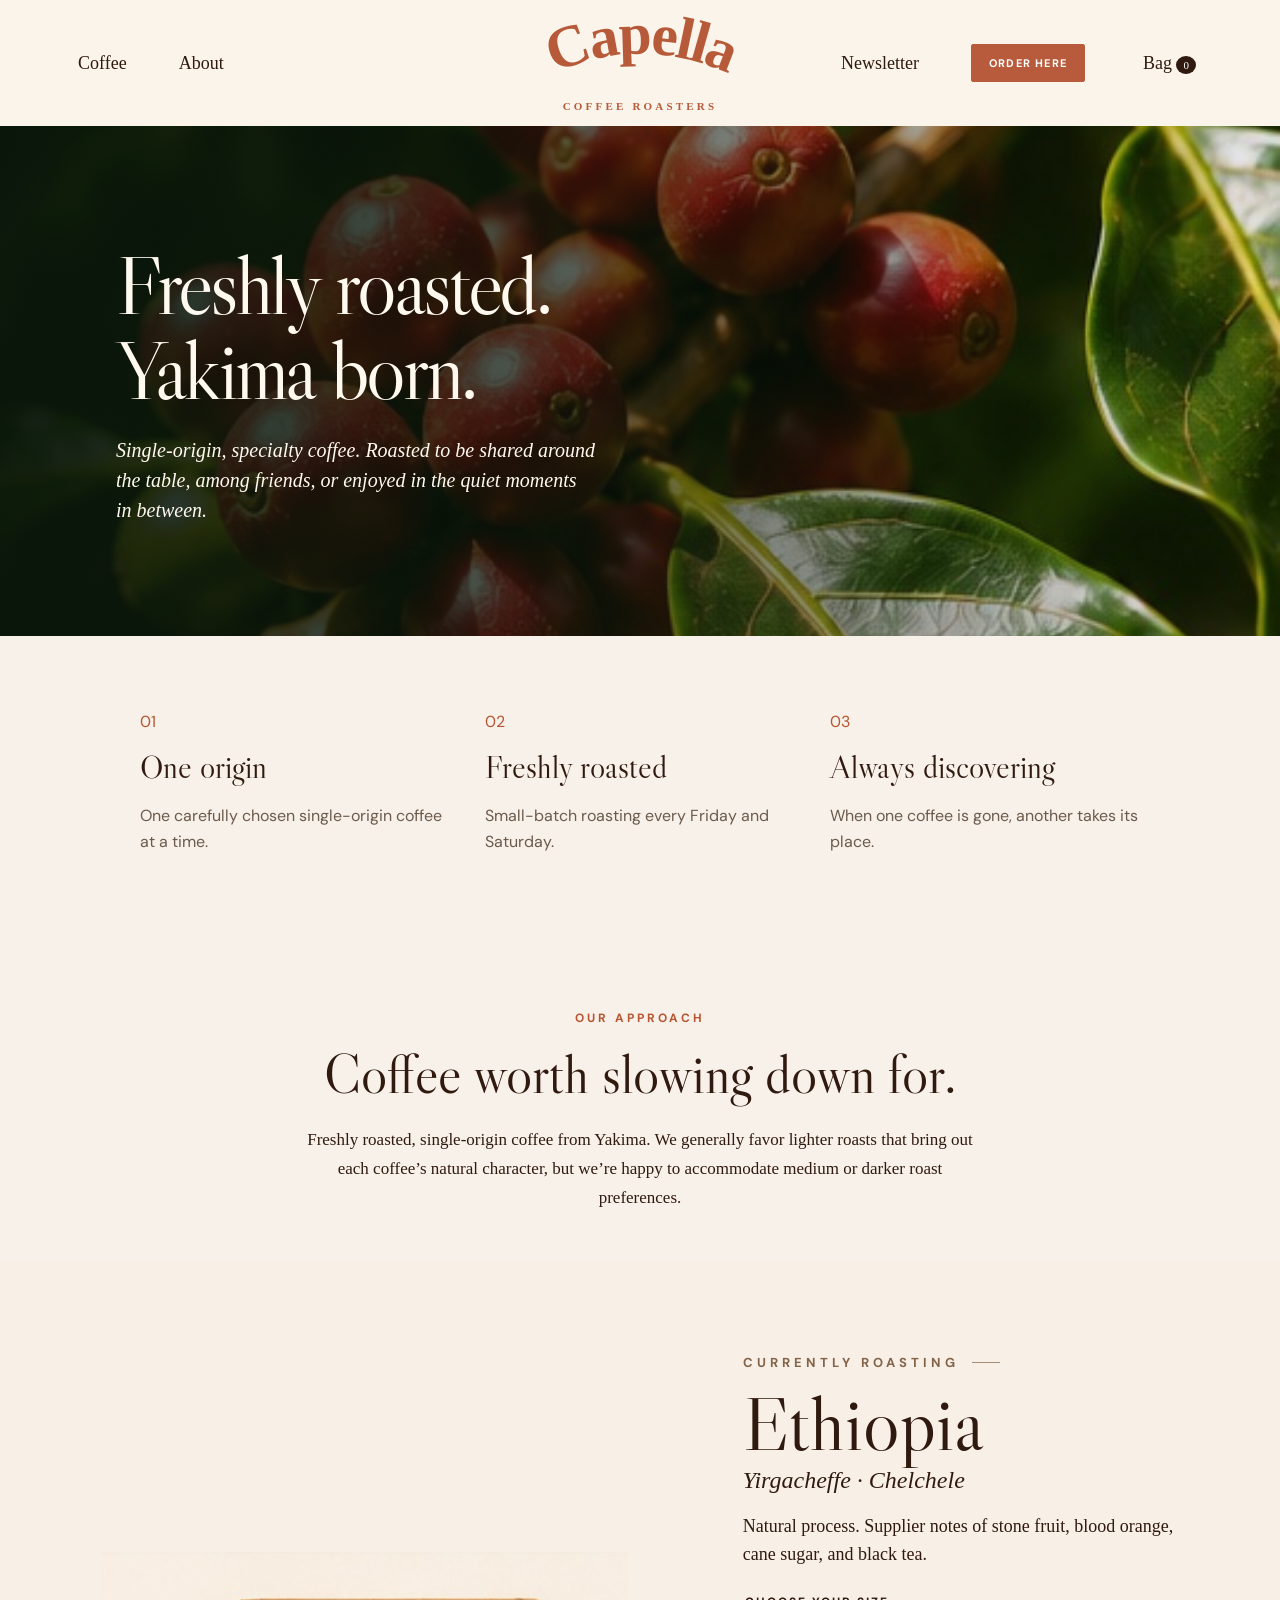
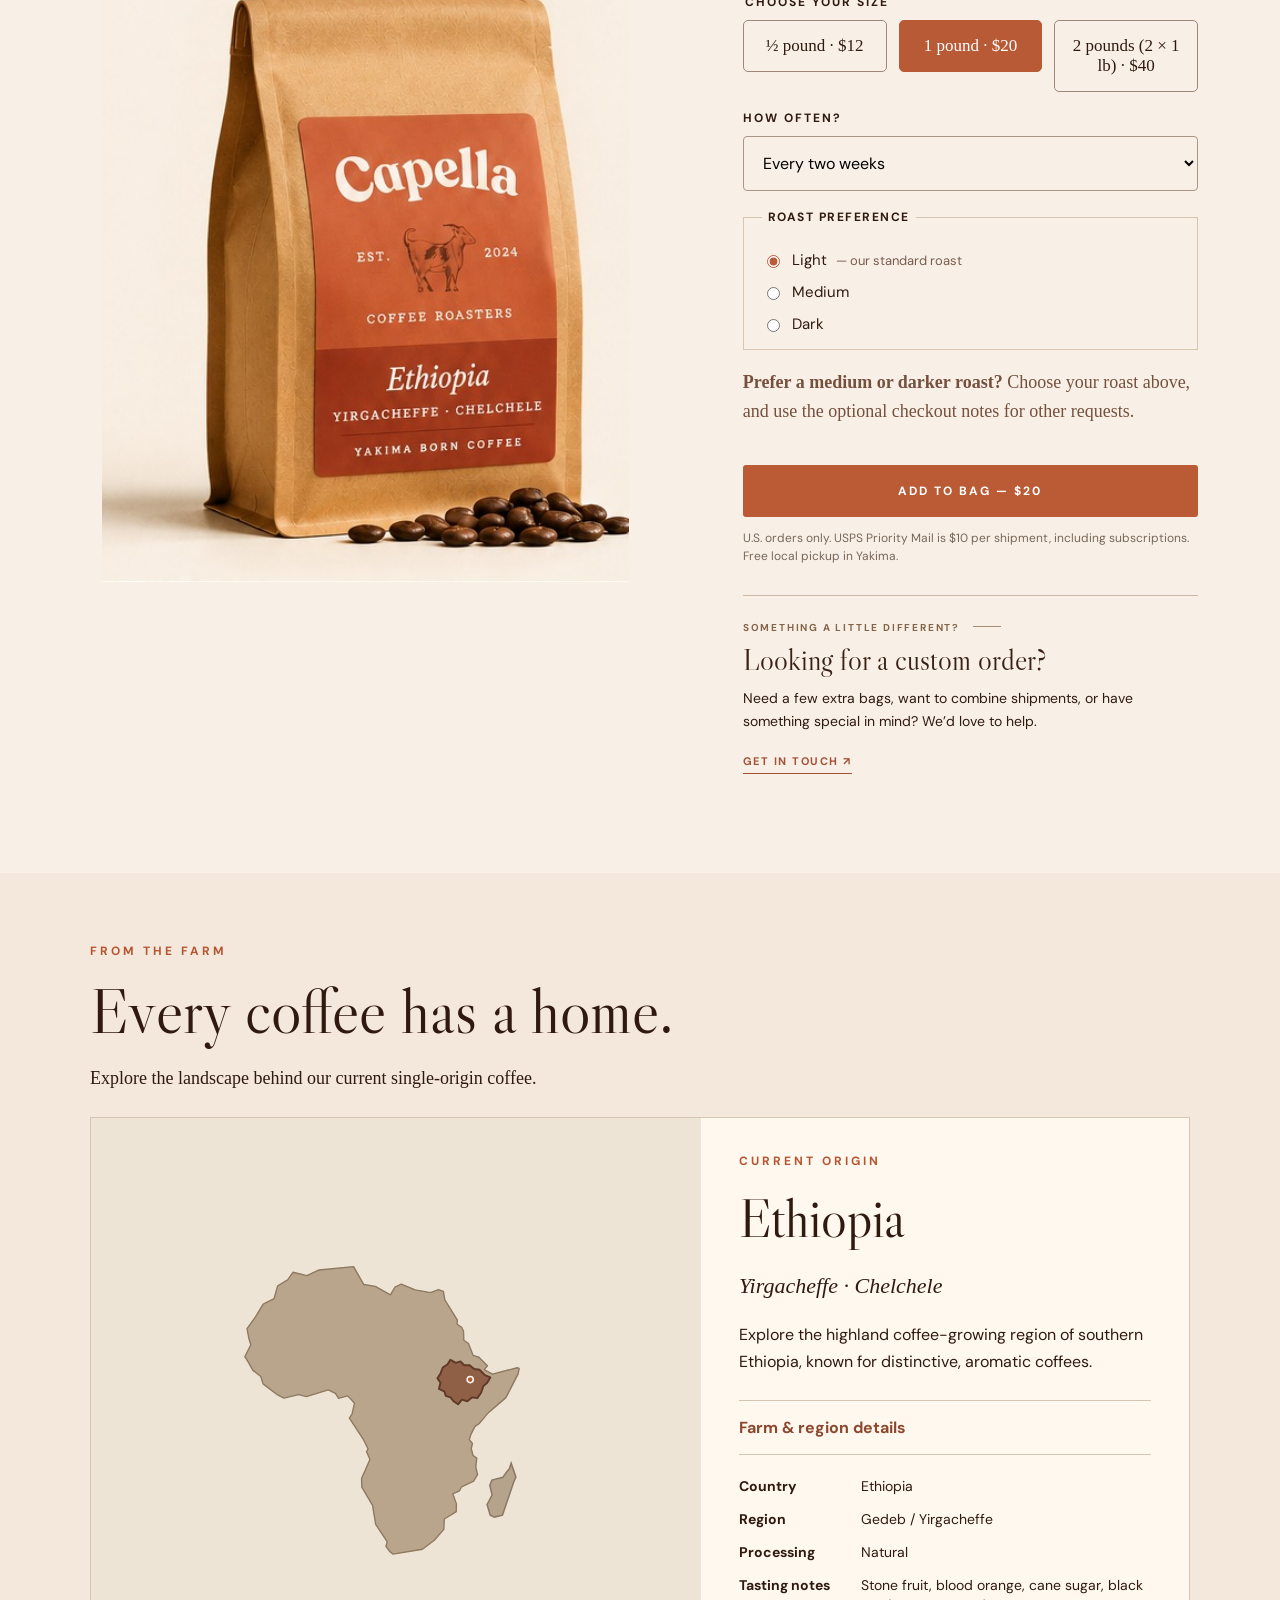
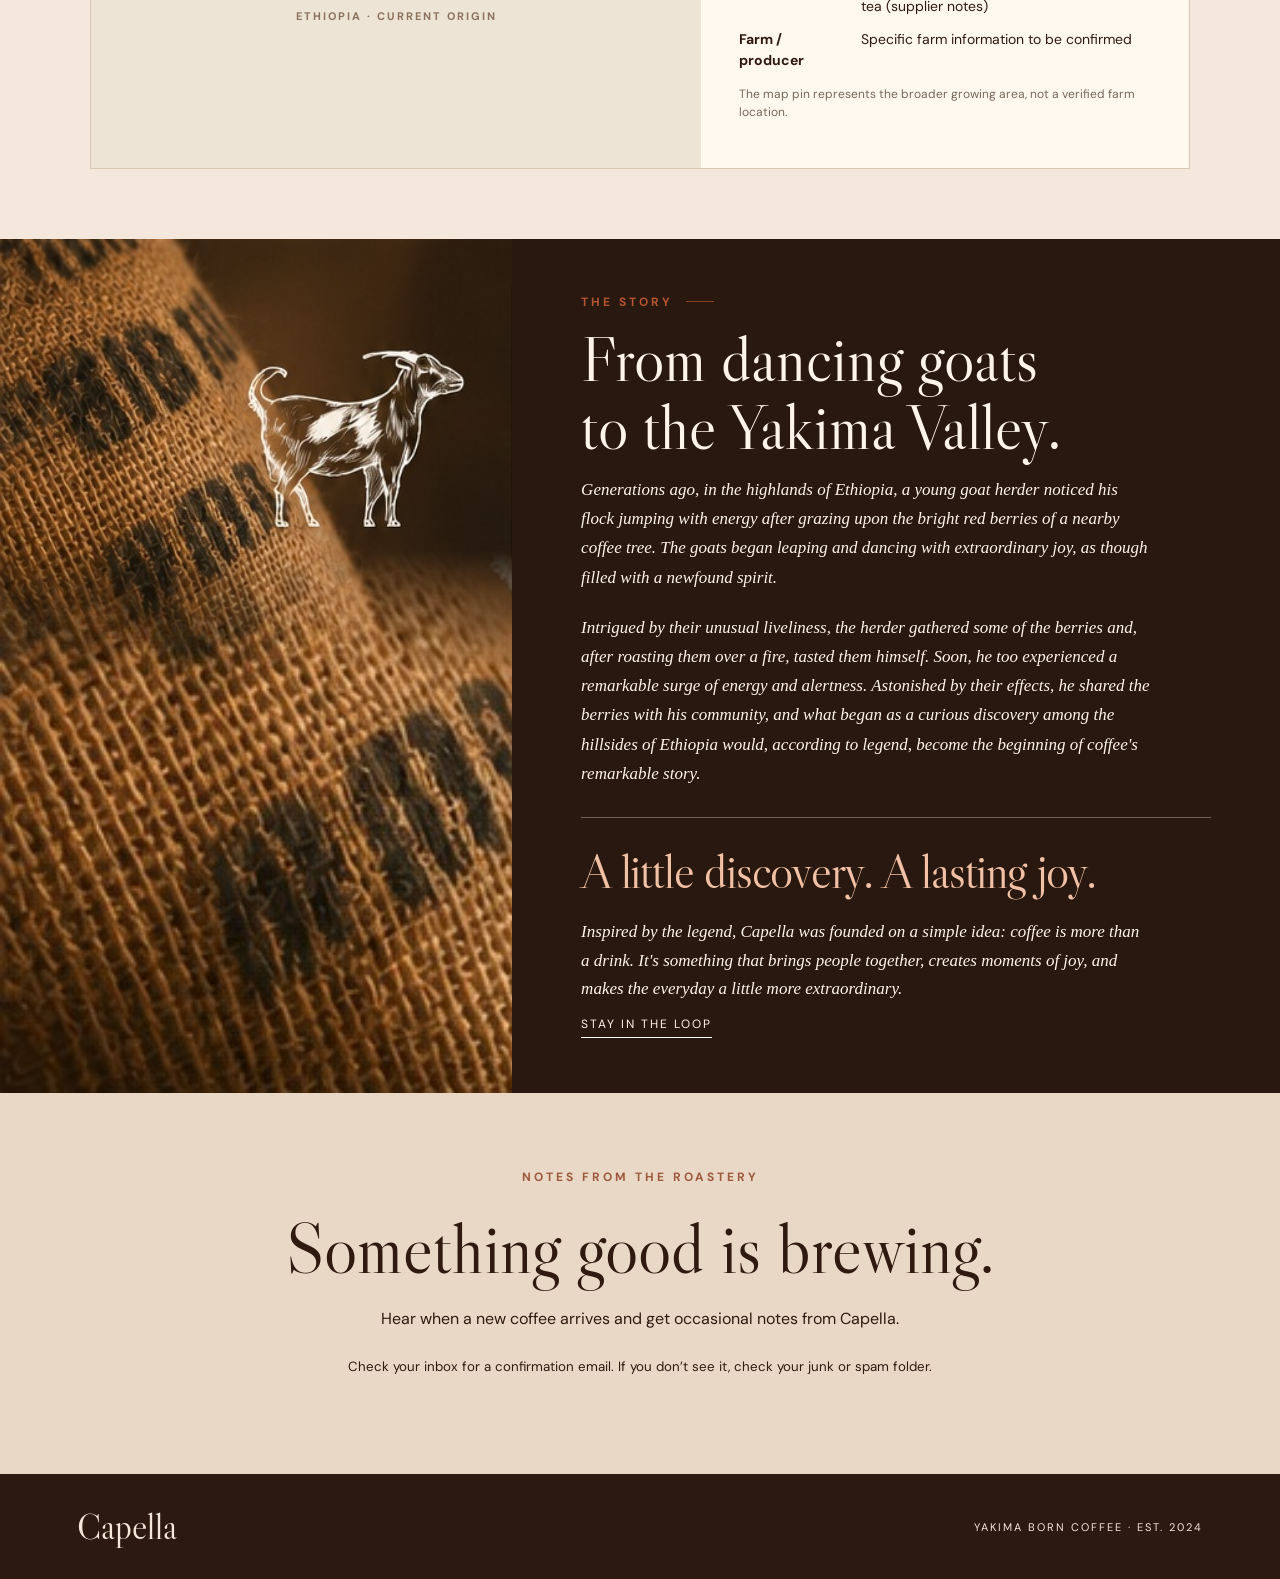
==== index.html @ cf67c14d "Offer two-pound coffee orders on storefront" ====
<!doctype html><html lang="en"><head><meta charset="utf-8"><meta name="viewport" content="width=device-width,initial-scale=1"><title>Capella Coffee | Yakima Born Coffee</title><link rel="icon" type="image/png" sizes="any" href="/admin-preview/capella-goat-favicon.png?v=goat3"><link rel="apple-touch-icon" href="/admin-preview/capella-goat-apple-touch-icon.png?v=goat3"><meta name="description" content="One rotating single-origin coffee. Freshly roasted. Yakima born."><link rel="preconnect" href="https://fonts.googleapis.com"><link rel="preconnect" href="https://fonts.gstatic.com" crossorigin><link href="https://fonts.googleapis.com/css2?family=DM+Sans:wght@400;500;700&family=Libre+Caslon+Display&display=swap" rel="stylesheet"><link rel="stylesheet" href="styles.css?v=20261113-roast-preference"><script>/* Always start homepage at top, including Safari's restored tabs. */(function(){try{history.scrollRestoration='manual';if(location.hash){history.replaceState(null,'',location.pathname+location.search)}}catch(e){}const top=()=>{window.scrollTo(0,0);document.documentElement.scrollTop=0;document.body.scrollTop=0};top();window.addEventListener('DOMContentLoaded',top,{once:true});window.addEventListener('load',top,{once:true});window.addEventListener('pageshow',()=>{top();requestAnimationFrame(top);setTimeout(top,120);setTimeout(top,600)});})();</script><script>document.addEventListener('DOMContentLoaded',()=>{const brand=document.querySelector('.site-header .brand');if(brand)brand.addEventListener('click',event=>{event.preventDefault();history.replaceState(null,'',location.pathname+location.search);window.scrollTo({top:0,behavior:'instant'});document.documentElement.scrollTop=0;document.body.scrollTop=0;});});</script><!-- MailerLite Universal --><script>(function(w,d,e,u,f,l,n){w[f]=w[f]||function(){(w[f].q=w[f].q||[]).push(arguments);},l=d.createElement(e),l.async=1,l.src=u,n=d.getElementsByTagName(e)[0],n.parentNode.insertBefore(l,n);})(window,document,'script','https://assets.mailerlite.com/js/universal.js','ml');ml('account','2790773');</script><!-- End MailerLite Universal --></head><body id="page-top"><header class="site-header"><nav><a href="#coffee">Coffee</a><a href="#story">About</a></nav><a class="brand" href="#page-top" aria-label="Capella Coffee Roasters — back to top" onclick="event.preventDefault();document.documentElement.style.scrollBehavior='auto';window.scrollTo(0,0);document.documentElement.scrollTop=0;document.body.scrollTop=0;requestAnimationFrame(()=>{window.scrollTo(0,0);document.documentElement.style.scrollBehavior='';});return false;"><svg class="arched-logo" viewBox="0 0 300 100" role="img" aria-label="Capella"><defs><path id="capella-arc" d="M 25 81 Q 150 -10 275 81"/></defs><text fill="currentColor" font-family="Georgia,serif" font-weight="bold" font-size="53" letter-spacing="-2"><textPath href="#capella-arc" startOffset="50%" text-anchor="middle">Capella</textPath></text></svg><small>COFFEE ROASTERS</small></a><nav class="nav-right"><a href="#newsletter">Newsletter</a><a class="header-order" href="#coffee">ORDER HERE</a><button class="cart" id="cartButton">Bag <span id="count">0</span></button></nav></header><main id="top"><section class="hero"><div class="hero-inner"><h1>Freshly roasted.<br>Yakima born.</h1><p>Single-origin, specialty coffee. Roasted to be shared around the table, among friends, or enjoyed in the quiet moments in between.</p></div></section><section class="promise"><article><span>01</span><h3>One origin</h3><p>One carefully chosen single-origin coffee at a time.</p></article><article><span>02</span><h3>Freshly roasted</h3><p>Small-batch roasting every Friday and Saturday.</p></article><article><span>03</span><h3>Always discovering</h3><p>When one coffee is gone, another takes its place.</p></article></section><section class="roast-intro" aria-label="Our approach to roasting"><div class="eyebrow">OUR APPROACH</div><h2>Coffee worth slowing down for.</h2><p>Freshly roasted, single-origin coffee from Yakima. We generally favor lighter roasts that bring out each coffee’s natural character, but we’re happy to accommodate medium or darker roast preferences.</p></section><section class="product-section" id="coffee"><div class="product-photo"><img src="assets/coffee-bag.jpg" alt="Capella coffee packaging from approved design mockup" class="product-image"></div><div class="product-info"><div class="eyebrow">CURRENTLY ROASTING</div><h2>Ethiopia</h2><p class="tasting">Yirgacheffe · Chelchele</p><p>Natural process. Supplier notes of stone fruit, blood orange, cane sugar, and black tea.</p><fieldset><legend>CHOOSE YOUR SIZE</legend><div class="choices"><label><input type="radio" name="size" value="0.5"><span>½ pound · $12</span></label><label><input type="radio" name="size" value="1" checked><span>1 pound · $20</span></label><label><input type="radio" name="size" value="2"><span>2 pounds (2 × 1 lb) · $40</span></label></div></fieldset><label class="field-label" for="frequency">HOW OFTEN?</label><select id="frequency"><option value="once">Just this once</option><option value="weekly">Every week</option><option value="biweekly" selected>Every two weeks</option><option value="monthly">Every month</option></select><fieldset class="roast-preference"><legend>ROAST PREFERENCE</legend><label><input type="radio" name="roast_preference" value="Light" checked> Light <span>— our standard roast</span></label><label><input type="radio" name="roast_preference" value="Medium"> Medium</label><label><input type="radio" name="roast_preference" value="Dark"> Dark</label></fieldset><p class="roast-request-hint"><strong>Prefer a medium or darker roast?</strong> Choose your roast above, and use the optional checkout notes for other requests.</p><button class="btn wide" id="add">ADD TO BAG — $20</button><p class="small-print">U.S. orders only. USPS Priority Mail is $10 per shipment, including subscriptions. Free local pickup in Yakima.</p><div class="custom-order"><div class="eyebrow">SOMETHING A LITTLE DIFFERENT?</div><h3>Looking for a custom order?</h3><p>Need a few extra bags, want to combine shipments, or have something special in mind? We’d love to help.</p><a class="custom-order-link" href="mailto:hello@copacapella.com?subject=Capella%20Custom%20Order">GET IN TOUCH <span aria-hidden="true">↗</span></a></div></div></section><section class="origin-section" id="origin"><div class="origin-heading"><div class="eyebrow">FROM THE FARM</div><h2>Every coffee has a home.</h2><p>Explore the landscape behind our current single-origin coffee.</p></div><div class="origin-layout"><div class="origin-map"><div class="africa-overview" aria-label="Map of Africa with Ethiopia highlighted"><svg viewBox="0 0 420 450" role="img" aria-label="Africa, highlighting Ethiopia in East Africa"><path class="africa-shape" d="M271.8,35.7 L273.7,46.9 L290.1,73.3 L289.5,78.3 L295.9,82.9 L298.1,88.1 L298.5,99.5 L304.5,103.7 L310.5,119.1 L318.2,121.6 L329.3,132.7 L325.1,137.7 L335.8,143.6 L368.1,135.3 L370.7,136.1 L369.3,143.4 L353.4,174.3 L330.5,193.9 L318.8,207.8 L313.0,211.8 L307.9,221.9 L305.6,229.1 L309.7,234.1 L308.1,240.7 L310.5,249.8 L315.3,253.2 L314.1,264.8 L316.4,274.7 L311.3,283.1 L295.6,290.6 L292.8,295.8 L284.1,299.8 L288.8,312.9 L288.6,323 L273,332.6 L272.4,346.1 L260,360.3 L244.5,372.1 L206.2,378.5 L201.7,374.8 L196.8,368.3 L198.6,362.3 L183.5,339.6 L179.4,314.8 L165.4,291.1 L165.1,279.9 L176.1,254.8 L171.6,244.9 L173.6,241.2 L167.8,229.5 L149.2,201.1 L152.6,195.7 L155.9,181.6 L151.9,177.1 L146.8,172 L135.1,175.2 L130.9,168.6 L121.7,164.3 L93.1,173 L83.1,170.3 L63.8,174.9 L55.6,170.8 L36.6,156.4 L33.6,146.7 L23.4,138.7 L17.1,127.6 L12.8,120.9 L20.6,105.3 L18,96.8 L15.7,84.2 L26.5,69.2 L36.8,52.2 L50.9,45.2 L55.7,28.4 L68.6,20.7 L75.6,10.8 L93.8,15.2 L109.6,7.8 L154.7,3.4 L168,26.8 L183.1,29.2 L202.7,40.2 L208.5,30.3 L216.9,26.3 L235,33.7 L255.1,37.3 L265.3,33.3 Z"/><path class="madagascar" d="M338,330.1 L332.9,327.6 L328.8,313.7 L335.3,301.5 L332.4,288.6 L335.1,281.8 L349.5,278.1 L353.8,271.8 L357.8,267.2 L360.2,259.8 L366.4,277.9 L363.2,285.2 L348.9,327.6 Z"/><path class="ethiopia-country" d="M271 135 L277 131 L281 125 L288 129 L294 127 L299 132 L306 132 L312 137 L319 138 L326 145 L333 148 L329 155 L324 159 L321 168 L316 175 L309 174 L303 179 L296 177 L291 183 L285 179 L281 174 L275 172 L273 166 L266 163 L268 155 L264 149 L268 143 Z"/><circle class="ethiopia-pin" cx="306.8" cy="150.8" r="4"/></svg><div class="map-caption">ETHIOPIA · CURRENT ORIGIN</div></div></div><aside class="origin-panel" id="originPanel"><div class="eyebrow">CURRENT ORIGIN</div><h3>Ethiopia</h3><p class="origin-region">Yirgacheffe · Chelchele</p><p>Explore the highland coffee-growing region of southern Ethiopia, known for distinctive, aromatic coffees.</p><h4 class="origin-more">Farm & region details</h4><div id="originDetails"><dl><dt>Country</dt><dd>Ethiopia</dd><dt>Region</dt><dd>Gedeb / Yirgacheffe</dd><dt>Processing</dt><dd>Natural</dd><dt>Tasting notes</dt><dd>Stone fruit, blood orange, cane sugar, black tea (supplier notes)</dd><dt>Farm / producer</dt><dd>Specific farm information to be confirmed</dd></dl><p class="origin-note">The map pin represents the broader growing area, not a verified farm location.</p></div></aside></div></section><section class="story-section" id="story"><div class="story-art"><img class="story-image" src="assets/goat-story.jpg" alt="Capella goat illustration from approved design mockup"></div><div class="story-content"><div class="eyebrow">THE STORY</div><h2>From dancing goats<br>to the Yakima Valley.</h2><div class="story-legend"><p>Generations ago, in the highlands of Ethiopia, a young goat herder noticed his flock jumping with energy after grazing upon the bright red berries of a nearby coffee tree. The goats began leaping and dancing with extraordinary joy, as though filled with a newfound spirit.</p><p>Intrigued by their unusual liveliness, the herder gathered some of the berries and, after roasting them over a fire, tasted them himself. Soon, he too experienced a remarkable surge of energy and alertness. Astonished by their effects, he shared the berries with his community, and what began as a curious discovery among the hillsides of Ethiopia would, according to legend, become the beginning of coffee's remarkable story.</p></div><div class="story-conclusion"><h3>A little discovery. A lasting joy.</h3><p>Inspired by the legend, Capella was founded on a simple idea: coffee is more than a drink. It's something that brings people together, creates moments of joy, and makes the everyday a little more extraordinary.</p></div><a href="#newsletter" class="story-link">STAY IN THE LOOP</a></div></section><section class="newsletter" id="newsletter"><div class="eyebrow">NOTES FROM THE ROASTERY</div><h2>Something good is brewing.</h2><p>Hear when a new coffee arrives and get occasional notes from Capella.</p><div class="ml-embedded" data-form="o4qWi5"></div><p><small>Check your inbox for a confirmation email. If you don’t see it, check your junk or spam folder.</small></p></section></main><footer><span class="footer-brand">Capella</span><span>YAKIMA BORN COFFEE · EST. 2024</span></footer><dialog id="cartDialog"><button class="close" id="closeCart" aria-label="Close">×</button><h2>Your coffee</h2><p id="cartSummary"></p><fieldset class="delivery-choice"><legend>HOW WOULD YOU LIKE YOUR COFFEE?</legend><label><input type="radio" name="delivery" value="shipping" checked> USPS Priority Mail · $10 per shipment</label><label><input type="radio" name="delivery" value="pickup"> Free Yakima pickup</label></fieldset><button class="btn wide" id="checkoutButton" type="button">SECURE CHECKOUT</button><p class="small-print" id="checkoutStatus" role="status">U.S. orders only. Subscriptions renew automatically.</p></dialog><script src="script.js?v=20261114-two-pounds"></script></body></html>
---- styles.css ----
:root{--cream:#f7f0e7;--ink:#2e1b13;--terra:#bd603b}*{box-sizing:border-box}html{scroll-behavior:smooth}body{margin:0;background:var(--cream);color:var(--ink);font-family:'DM Sans',sans-serif}h1,h2,h3,.brand,.footer-brand{font-family:'Libre Caslon Display',Georgia,serif;font-weight:400}a{color:inherit;text-decoration:none}button,input,select{font:inherit}button{cursor:pointer}.site-header{height:110px;display:grid;grid-template-columns:1fr auto 1fr;align-items:center;padding:12px 6%;background:#fbf6ef}.site-header nav{display:flex;gap:30px;align-items:center;font-family:Georgia,serif;font-size:16px}.nav-right{justify-content:flex-end}.brand{text-align:center;color:var(--terra);line-height:.9}.brand span{font-size:clamp(42px,5vw,66px);font-weight:400;letter-spacing:-.045em}.brand small{display:block;font:600 11px 'DM Sans',sans-serif;letter-spacing:4px;margin-top:9px}.cart{border:0;background:none;font-family:Georgia,serif}.cart span{background:var(--ink);color:white;border-radius:50%;padding:3px 7px;font-size:11px}.hero{min-height:570px;background:linear-gradient(90deg,rgba(14,27,18,.92) 0%,rgba(14,27,18,.77) 42%,rgba(14,27,18,.12) 100%),url('https://images.unsplash.com/photo-1654815380393-58f66bdcb8bd?auto=format&fit=crop&w=2000&q=85') center 48%/cover no-repeat,#1b3020;display:flex;align-items:center;color:#fff9ef}.hero-inner{max-width:1240px;width:100%;margin:auto;padding:70px 8%}.eyebrow{font-size:12px;letter-spacing:3px;font-weight:700;color:var(--terra)}.hero .eyebrow{color:#f3c4a5}.hero h1{font-size:clamp(48px,6.5vw,88px);line-height:1.04;margin:25px 0;letter-spacing:-.035em;max-width:800px}.hero p,.tasting,.story-content p{font:italic 21px/1.5 Georgia,serif;max-width:570px}.btn{background:var(--terra);border:0;border-radius:3px;color:white;display:inline-flex;justify-content:center;align-items:center;padding:18px 28px;font:700 12px 'DM Sans',sans-serif;letter-spacing:2px;margin-top:14px}.btn:hover,.newsletter button:hover{background:#9f4c2d}.product-section{display:grid;grid-template-columns:1fr 1fr;max-width:1240px;margin:auto;gap:6%;padding:75px 7%}.product-photo{background:#e8d8c7;min-height:440px;display:grid;place-items:center}.bag-art{width:220px;height:320px;background:#bc684b;box-shadow:18px 17px 0 #c7b19d;display:flex;flex-direction:column;align-items:center;justify-content:center;color:#fff5e8;gap:35px}.bag-art span{font:48px Georgia,serif;font-weight:bold;letter-spacing:-4px}.bag-art small{text-align:center;letter-spacing:3px;line-height:1.7}.product-info h2{font-size:clamp(48px,5vw,70px);margin:20px 0 5px}.product-info>p:not(.tasting){font:18px/1.6 Georgia,serif}fieldset{border:0;padding:0;margin:25px 0 18px}legend,.field-label{display:block;font-size:12px;letter-spacing:2px;font-weight:700;margin-bottom:10px}.choices{display:flex;gap:12px}.choices label{flex:1}.choices input{position:absolute;opacity:0}.choices span{display:block;border:1px solid #9e8879;border-radius:4px;text-align:center;padding:15px 8px;font:16px Georgia,serif;cursor:pointer}.choices input:checked+span{background:var(--terra);border-color:var(--terra);color:white}select{width:100%;padding:15px;border:1px solid #aa9687;background:transparent;border-radius:4px}.wide{width:100%;margin-top:22px}.small-print{font:12px/1.5 'DM Sans',sans-serif!important;color:#786759!important}.story-section{background:#25170f;color:#fff4e8;display:grid;grid-template-columns:40% 60%;min-height:350px}.story-art{background:#7f4b32;display:grid;place-items:center}.story-art-inner{font:52px/1.15 Georgia,serif;text-align:center;color:#f6dfcb}.story-content{padding:50px 9%}.story-content h2{font-size:clamp(38px,4.5vw,62px);line-height:1.05;margin:18px 0}.story-content p{font-size:18px}.story-link{display:inline-block;border-bottom:1px solid #fff;padding-bottom:5px;font-size:12px;letter-spacing:2px;margin-top:12px}.promise{display:grid;grid-template-columns:repeat(3,1fr);gap:35px;max-width:1180px;margin:auto;padding:75px 7%}.promise span{color:var(--terra)}.promise h3{font-size:32px;margin:15px 0}.promise p{line-height:1.6;color:#6c5a4c}.newsletter{text-align:center;padding:80px 20px;background:#ead8c7}.newsletter h2{font-size:clamp(42px,6vw,70px);margin:20px 0 5px}.newsletter form{display:flex;max-width:570px;margin:32px auto 0}.newsletter input{min-width:0;flex:1;border:1px solid #a58d7b;background:#fffaf5;padding:17px}.newsletter button{border:0;background:var(--terra);color:white;padding:0 22px;font-size:12px;font-weight:700;letter-spacing:1px}footer{display:flex;justify-content:space-between;align-items:center;padding:30px 6%;background:#2c1a11;color:#f4e7d9;font-size:11px;letter-spacing:2px}.footer-brand{font-size:36px;letter-spacing:0}dialog{border:0;border-radius:10px;padding:35px;max-width:420px;background:var(--cream);color:var(--ink);box-shadow:0 20px 80px #0005}dialog::backdrop{background:#0008}.close{float:right;background:none;border:0;font-size:28px}@media(max-width:700px){.site-header{height:90px;padding:8px 5%}.site-header nav{gap:10px;font-size:12px}.site-header nav a:nth-child(2){display:none}.brand span{font-size:40px}.brand small{font-size:8px;letter-spacing:2px}.hero{min-height:470px}.hero-inner{padding:65px 7%}.hero h1{font-size:clamp(42px,10vw,64px)}.hero p{font-size:18px}.product-section{grid-template-columns:1fr;padding:35px 7% 60px;gap:25px}.product-photo{min-height:330px}.bag-art{transform:scale(.8)}.product-info h2{font-size:52px}.story-section{grid-template-columns:1fr}.story-art{min-height:180px}.story-content{padding:35px 7%}.promise{grid-template-columns:1fr;padding:50px 8%}.newsletter form{flex-direction:column;gap:10px}.newsletter button{padding:17px}footer{flex-wrap:wrap;gap:20px}.choices span{font-size:14px}}
/* Capella wordmark and photographic hero refinement */
.brand{display:inline-flex;flex-direction:column;align-items:center;justify-content:center}.brand span{font-style:normal}.brand small{letter-spacing:.31em}.hero-inner{position:relative;z-index:1}@media(max-width:700px){.hero{background-position:62% center;background-image:linear-gradient(90deg,rgba(14,27,18,.9),rgba(14,27,18,.46)),url('https://images.unsplash.com/photo-1654815380393-58f66bdcb8bd?auto=format&fit=crop&w=1200&q=85')}}

/* Visual alignment to approved Capella Coffee homepage mockup */
:root{--cream:#f8f1e9;--ink:#301a10;--terra:#b75531}
.site-header{height:108px;background:#faf4eb;padding:8px 6.1%;grid-template-columns:1fr auto 1fr}
.site-header nav{font-family:Georgia,serif;font-size:18px;gap:52px}
.brand{color:#b65431;line-height:.85}.brand span{font-family:Georgia,serif;font-size:clamp(49px,5.5vw,78px);font-weight:900;letter-spacing:-.075em;transform:rotate(-3deg);text-shadow:.5px 0 currentColor}
.brand small{font-family:Georgia,serif;font-size:12px;letter-spacing:.25em;margin-top:14px;font-weight:bold}
.hero{min-height:510px;background-image:linear-gradient(90deg,rgba(10,17,5,.84) 0%,rgba(10,17,5,.60) 37%,rgba(10,17,5,.06) 75%),url('https://images.unsplash.com/photo-1550989460-0adf9ea622e2?auto=format&fit=crop&w=2000&q=90');background-color:#19230e;background-position:center;background-size:cover}
.hero-inner{padding:56px 7.8%}.hero h1{font-family:'Libre Caslon Display',Georgia,serif;font-size:clamp(58px,6.9vw,90px);line-height:.98;letter-spacing:-.04em;margin:26px 0 23px}
.hero .eyebrow{font-family:'DM Sans',sans-serif;letter-spacing:5px;color:#fffaf3;font-size:14px}
.hero .eyebrow:after,.product-info .eyebrow:after,.story-content .eyebrow:after{content:"";display:inline-block;width:28px;border-top:1px solid currentColor;margin:0 0 4px 13px;opacity:.7}
.hero p{font:italic 21px/1.35 Georgia,serif;max-width:480px}
.btn{border-radius:3px;background:#bb5b36;min-height:50px}.hero .btn{margin-top:12px;padding:17px 31px}
.product-section{max-width:none;grid-template-columns:49% 51%;gap:0;padding:0;background:#f9f2ea;min-height:565px}
.product-photo{min-height:565px;background:#efe1d1;position:relative;overflow:hidden}
.product-photo:before{content:"";position:absolute;inset:0;background:radial-gradient(ellipse at 50% 80%,#bda28c66,transparent 58%)}
.bag-art{position:relative;z-index:1;width:270px;height:390px;background:linear-gradient(100deg,#a97845 0%,#c3935f 16%,#d5aa73 74%,#aa7848 100%);box-shadow:16px 22px 18px #51351f44;transform:rotate(-2deg);border-radius:8px 8px 4px 4px}
.bag-art:before{content:"";position:absolute;inset:85px 26px 46px;background:linear-gradient(#c76a43 0 63%,#aa3e23 63%);border-radius:7px;z-index:-1}
.bag-art span{font-family:Georgia,serif;font-size:48px;letter-spacing:-4px;font-weight:900;transform:rotate(-4deg)}
.bag-art small{font:700 13px/1.9 Georgia,serif;letter-spacing:2px}
.product-info{padding:48px min(10%,85px) 50px 7%;align-self:center}
.product-info .eyebrow{font-size:13px;letter-spacing:4px;color:#836449}
.product-info h2{font-size:clamp(62px,6vw,86px);line-height:1;margin:18px 0 8px}
.product-info .tasting{font-size:23px;margin:0 0 12px}
.product-info>p:not(.tasting){font:19px/1.4 Georgia,serif;max-width:510px}
.choices span{border-radius:5px}.choices input:checked+span{background:#b85a36;border-color:#b85a36}
.story-section{min-height:340px;grid-template-columns:40% 60%;background:#21160e}
.story-art{background:linear-gradient(130deg,#76503488,#1c130dbb),url('https://images.unsplash.com/photo-1447933601403-0c6688de566e?auto=format&fit=crop&w=1000&q=85') center/cover}
.story-art-inner{font-size:125px;color:#f6e9d4;font-family:Georgia,serif}
.story-content{padding:45px 9%}.story-content h2{font-size:clamp(42px,4.7vw,65px);margin:15px 0}.story-content p{font:italic 19px/1.45 Georgia,serif}
@media(max-width:700px){.site-header{height:88px;padding:8px 4%}.site-header nav{gap:10px;font-size:13px}.brand span{font-size:43px}.brand small{font-size:8px;letter-spacing:2px;margin-top:10px}.hero{min-height:510px;background-position:63% center}.hero-inner{padding:60px 7%}.hero h1{font-size:clamp(48px,10vw,66px)}.hero .eyebrow{font-size:11px;letter-spacing:3px}.product-section{grid-template-columns:1fr}.product-photo{min-height:390px}.bag-art{transform:scale(.77) rotate(-2deg)}.product-info{padding:35px 7% 55px}.story-section{grid-template-columns:1fr}.story-art{min-height:220px}.story-content{padding:35px 7%}}

/* Match approved Capella editorial mockup */
.site-header{height:108px;grid-template-columns:1fr auto 1fr;background:#fbf4ea;border:0}
.brand span{font-family:Georgia,serif;font-weight:900;font-size:clamp(43px,5.6vw,70px);letter-spacing:-.065em;line-height:.86;color:#b95b3b;text-shadow:.3px .3px currentColor}
.brand small{color:#b95b3b;font-size:11px;letter-spacing:3px;margin-top:12px}
.site-header nav{font:18px Georgia,serif}
.hero{min-height:510px;background-image:linear-gradient(90deg,rgba(7,19,8,.93) 0%,rgba(9,26,12,.7) 44%,rgba(7,19,8,.12) 100%),url("https://images.unsplash.com/photo-1550989460-0adf9ea622e2?auto=format&fit=crop&w=1800&q=85");background-position:center;background-size:cover}
.hero-inner{padding:55px 7.5%}
.hero h1{font-family:'Libre Caslon Display',Georgia,serif;font-size:clamp(49px,6.5vw,87px);line-height:1.02;max-width:760px;font-weight:400}
.hero p{font:italic 20px/1.5 Georgia,serif;max-width:480px}
.product-section{max-width:none;padding:45px 8%;gap:7%;background:#f8f0e7;align-items:center}
.product-photo{background:#efe0cf;min-height:510px;position:relative}
.product-photo:before{content:"";position:absolute;inset:0;background:radial-gradient(circle at 45% 40%,#fff7e9,#e8d5c0);opacity:.85}
.bag-art{position:relative;z-index:1;width:250px;height:350px;background:linear-gradient(170deg,#d2a879 0 32%,#bf6346 32% 100%);box-shadow:14px 15px 0 #b8a089,0 26px 30px #4e301b33;transform:rotate(-1deg)}
.bag-art span{font-family:Georgia,serif;font-size:48px;font-weight:900;letter-spacing:-3px;color:#fff6e9}
.bag-art small{color:#fff5e9}
.product-info h2{font-family:'Libre Caslon Display',Georgia,serif;font-size:clamp(52px,6vw,78px);margin:14px 0 5px}
.product-info .tasting{font:italic 24px Georgia,serif}
.product-info>p:not(.tasting){font:18px/1.6 Georgia,serif}
.choices span{font:17px Georgia,serif}
.story-section{grid-template-columns:40% 60%;background:#28180f}
.story-art{background:radial-gradient(ellipse at 15% 15%,#805333,#2d1b11 75%)}
.story-art-inner{font-family:Georgia,serif;font-style:italic;font-size:clamp(34px,4vw,55px);letter-spacing:-.04em;color:#e6c4a7}
.story-content h2{font-family:'Libre Caslon Display',Georgia,serif;font-size:clamp(44px,5vw,68px)}
@media(max-width:700px){.site-header{height:86px}.site-header nav{font-size:13px}.brand span{font-size:42px}.brand small{font-size:8px;letter-spacing:2px}.hero{min-height:490px;background-position:58% center}.hero h1{font-size:clamp(44px,10vw,62px)}.product-section{padding:30px 7% 55px}.product-photo{min-height:380px}.story-section{grid-template-columns:1fr}}

/* Uploaded mockup imagery — replace with authentic photography before launch */
.hero{background-image:linear-gradient(90deg,rgba(9,22,10,.95) 0%,rgba(9,22,10,.72) 42%,rgba(9,22,10,.05) 100%),url("assets/coffee-cherries.jpg")!important;background-position:center!important;background-size:cover!important}
.product-photo{background:#f7efe5;overflow:hidden;display:flex;align-items:center;justify-content:center}
.product-photo:before{display:none}
.product-image{display:block;width:100%;height:100%;min-height:440px;object-fit:cover}
.story-art{overflow:hidden;background:#2a1a12}
.story-image{display:block;width:100%;height:100%;min-height:330px;object-fit:cover}
@media(max-width:700px){.hero{background-position:58% center!important}.product-image{min-height:320px;max-height:440px;object-fit:contain}.story-image{min-height:210px;max-height:280px}}

/* Sunrise-shaped, centered Capella wordmark */
.site-header .brand{display:flex;flex-direction:column;align-items:center;justify-content:center;width:clamp(175px,23vw,275px);line-height:1;transform:none}
.arched-logo{display:block;width:100%;height:auto;overflow:visible;color:#b65a3a}
.site-header .brand small{margin-top:-12px;font-size:10px;letter-spacing:3px;white-space:nowrap}
.hero h1{max-width:700px}
@media(max-width:700px){.site-header .brand{width:145px}.site-header .brand small{font-size:7px;letter-spacing:1.5px;margin-top:-6px}.site-header{grid-template-columns:1fr auto 1fr}}

/* Larger centered sunrise Capella wordmark */
.site-header{height:126px}
.site-header .brand{width:clamp(215px,28vw,335px)}
.site-header .brand small{font-size:11px;letter-spacing:3.2px;margin-top:-10px}
@media(max-width:700px){.site-header{height:96px}.site-header .brand{width:clamp(155px,39vw,205px)}.site-header .brand small{font-size:8px;letter-spacing:1.5px;margin-top:-5px}}

/* Tighten wordmark and subtitle spacing per original Capella brand files */
.site-header .brand small{margin-top:-20px}
@media(max-width:700px){.site-header .brand small{margin-top:-11px}}

/* Final header subtitle adjustment */
.site-header .brand small{margin-top:-26px}
@media(max-width:700px){.site-header .brand small{margin-top:-15px}}

/* Interactive single-origin discovery */
.origin-section{background:#f3e8db;padding:70px 7%;color:#301a10}
.origin-heading{max-width:1100px;margin:0 auto 28px}.origin-heading h2{font-size:clamp(38px,5vw,64px);font-weight:400;margin:12px 0}.origin-heading p{font:18px Georgia,serif}
.origin-layout{max-width:1100px;margin:auto;display:grid;grid-template-columns:1.25fr 1fr;gap:0;min-height:400px;border:1px solid #d8c6b4}
.origin-map{position:relative;background:#d9d2bb;min-height:390px}.origin-map iframe{border:0;width:100%;height:100%;min-height:390px;display:block;filter:sepia(.28) saturate(.75)}
.origin-marker{position:absolute;left:50%;top:50%;transform:translate(-50%,-50%);background:#b75b3c;color:white;border:2px solid #fff7e9;border-radius:25px;padding:12px 17px;font:700 12px 'DM Sans',sans-serif;box-shadow:0 5px 25px #0004;white-space:nowrap}
.origin-panel{background:#fff8ef;padding:35px 38px}.origin-panel h3{font:400 54px 'Libre Caslon Display',Georgia,serif;margin:16px 0 0}.origin-region{font:italic 22px Georgia,serif}.origin-panel>p:not(.origin-region){line-height:1.7}.origin-more{width:100%;display:flex;justify-content:space-between;background:transparent;border:0;border-top:1px solid #d7c4b1;border-bottom:1px solid #d7c4b1;padding:16px 0;margin-top:25px;color:#8c482e;font-weight:700;text-align:left}.origin-panel dl{display:grid;grid-template-columns:110px 1fr;gap:12px;font-size:14px;line-height:1.5}.origin-panel dt{font-weight:700}.origin-panel dd{margin:0}.origin-note{font-size:12px;color:#786759;line-height:1.5}
@media(max-width:700px){.origin-section{padding:48px 6%}.origin-layout{grid-template-columns:1fr}.origin-map,.origin-map iframe{min-height:310px}.origin-panel{padding:27px}}

/* Continental origin view */
.origin-map{background:#e4d8c6;display:flex;flex-direction:column;justify-content:center;align-items:center;min-height:420px}
.africa-overview{width:100%;height:400px;display:flex;flex-direction:column;align-items:center;justify-content:center;padding:15px}
.africa-overview svg{height:345px;width:min(100%,390px);overflow:visible}
.africa-shape{fill:#b5a38b;stroke:#8b7964;stroke-width:2;stroke-linejoin:round}
.madagascar{fill:#b5a38b;stroke:#8b7964;stroke-width:2}
.ethiopia-pin{fill:#b75b3c;stroke:#fff7ec;stroke-width:2}
.ethiopia-ring{fill:none;stroke:#b75b3c;stroke-width:2;opacity:.55}
.map-label{font:700 14px 'DM Sans',sans-serif;fill:#6f3828;letter-spacing:1px}
.map-caption{font:700 11px 'DM Sans',sans-serif;letter-spacing:2px;color:#8a715d}
.regional-map{width:100%;background:#f6ecdf;border-top:1px solid #cdbca8}
.regional-map summary{cursor:pointer;padding:13px 18px;font:700 12px 'DM Sans',sans-serif;color:#7d4734;letter-spacing:1px;text-align:center}
.regional-map iframe{height:330px;min-height:330px}
.origin-marker{position:static;transform:none;margin:12px auto 18px}
@media(max-width:700px){.africa-overview{height:320px}.africa-overview svg{height:270px}.origin-map{min-height:350px}}

/* Refined editorial Africa origin map */
.origin-map{background:#eee4d5}
.africa-overview{background:radial-gradient(ellipse at 50% 48%,#f3ebdf 0%,#e6d9c8 90%)}
.africa-shape{fill:#b8a58b;stroke:#8d7960;stroke-width:1.8;stroke-linejoin:round}
.ethiopia-pin{fill:#b75b3c;stroke:#fffaf1;stroke-width:2}
.map-label{fill:#8e442c;font:700 13px 'DM Sans',sans-serif;letter-spacing:1.4px}
.origin-marker{display:none}

/* Capella newsletter: make MailerLite's embedded form match the storefront */
.newsletter{background:#ead8c6;padding:76px 20px 82px}
.newsletter>.eyebrow{color:#9e583e}
.newsletter>h2{font-family:'Libre Caslon Display',Georgia,serif;color:#301a10}
.newsletter>.ml-embedded{max-width:580px;margin:26px auto 0;text-align:left}
.newsletter .ml-form-embedContainer,.newsletter .ml-form-embedWrapper,.newsletter .ml-form-embedBody,.newsletter .ml-form-embedContent,.newsletter .ml-form-embedSubmit,.newsletter .ml-form-successBody{background:transparent!important;box-shadow:none!important;border:0!important;border-radius:0!important}
.newsletter .ml-form-embedWrapper{max-width:100%!important;width:100%!important}
.newsletter .ml-form-embedBody{padding:0!important}
.newsletter .ml-form-embedContent h4,.newsletter .ml-form-embedContent p,.newsletter .ml-form-embedContent h2{display:none!important}
.newsletter .ml-form-fieldRow{margin:0 0 10px!important}
.newsletter .ml-form-fieldRow input,.newsletter .ml-form-embedBody input[type="email"]{width:100%!important;background:#fffaf4!important;color:#301a10!important;border:1px solid #ad9481!important;border-radius:2px!important;padding:16px!important;font:16px 'DM Sans',sans-serif!important;height:auto!important;box-shadow:none!important}
.newsletter .ml-form-embedSubmit button,.newsletter .ml-form-embedSubmit button.primary{width:100%!important;background:#b75b3c!important;color:#fff!important;border:0!important;border-radius:2px!important;padding:16px 22px!important;min-height:50px!important;font:700 12px 'DM Sans',sans-serif!important;letter-spacing:2px!important;text-transform:uppercase!important;box-shadow:none!important}
.newsletter .ml-form-embedSubmit button:hover{background:#99472d!important}
.newsletter .ml-form-embedSubmit{margin:0!important;padding:0!important}
.newsletter .ml-form-checkboxRow,.newsletter .ml-form-interestGroupsRow{font:13px/1.5 'DM Sans',sans-serif!important}
.newsletter .ml-form-successContent h4,.newsletter .ml-form-successContent p{color:#301a10!important}
@media(max-width:700px){.newsletter>.ml-embedded{max-width:100%}.newsletter{padding:56px 7% 65px}}

/* MailerLite layout repair: don't apply the old custom-form flex rules */
.newsletter .ml-embedded form,.newsletter .ml-form-embedWrapper form{display:block!important;width:100%!important;max-width:100%!important;margin:0!important;gap:0!important}
.newsletter .ml-embedded .ml-form-formContent,.newsletter .ml-embedded .ml-form-fieldRow,.newsletter .ml-embedded .ml-field-group,.newsletter .ml-embedded .ml-form-embedBody,.newsletter .ml-embedded .ml-form-embedSubmit{display:block!important;width:100%!important;max-width:100%!important;min-width:0!important;box-sizing:border-box!important}
.newsletter .ml-embedded input[type="email"],.newsletter .ml-embedded input[type="text"]{display:block!important;width:100%!important;min-width:0!important;max-width:100%!important;box-sizing:border-box!important;padding:16px 18px!important;min-height:52px!important}
.newsletter .ml-embedded .ml-form-recaptcha,.newsletter .ml-embedded .g-recaptcha,.newsletter .ml-embedded .grecaptcha-badge{max-width:100%!important}
.newsletter .ml-embedded .ml-form-recaptcha{display:flex!important;justify-content:center!important;margin:14px auto!important;overflow:visible!important}
.newsletter .ml-embedded .g-recaptcha>div{max-width:100%!important;margin:0 auto!important}
.newsletter .ml-embedded iframe[src*="recaptcha"],.newsletter .ml-embedded iframe[src*="hcaptcha"]{max-width:100%!important}
.newsletter .ml-embedded .ml-form-embedSubmit button.primary{display:block!important;max-width:100%!important;margin:12px 0 0!important}
/* MailerLite injects a hidden loading button; never override its inline display:none. */
.newsletter .ml-embedded .ml-form-embedSubmit button.loading{display:none!important}
@media(max-width:380px){.newsletter .ml-embedded .g-recaptcha{transform:scale(.88);transform-origin:center top;margin-bottom:-8px!important}}

/* Checkout dialog */
#cartDialog{max-width:min(94vw,520px);width:100%;padding:38px;border:1px solid #b9a18b;border-radius:5px;background:#f7efe4;color:#342017;box-shadow:0 20px 70px #1b100c55}
#cartDialog::backdrop{background:#24130dc2}
#cartDialog h2{font-family:'Libre Caslon Display',Georgia,serif;font-size:38px;margin:8px 0 16px}
#cartDialog .delivery-choice{border:0;padding:0;margin:25px 0 18px;display:grid;gap:12px}
#cartDialog .delivery-choice legend{font:700 11px 'DM Sans',sans-serif;letter-spacing:1.4px;margin-bottom:12px}
#cartDialog .delivery-choice label{display:flex;gap:10px;align-items:center;font:14px 'DM Sans',sans-serif}
#cartDialog .delivery-choice input{accent-color:#b75b3c}
#cartDialog .close{position:absolute;right:17px;top:12px;border:0;background:transparent;color:#342017;font-size:30px;cursor:pointer}
#checkoutButton:disabled{opacity:.55;cursor:wait}
.checkout-notice{padding:18px 7%;background:#e6d5c3;color:#3b2419;text-align:center;font:600 14px 'DM Sans',sans-serif}

/* Primary ordering link in the top navigation */
.site-header .header-order{display:inline-flex;align-items:center;justify-content:center;padding:11px 17px;background:#b75b3c;color:#fff!important;border:1px solid #b75b3c;border-radius:2px;text-decoration:none;font:700 11px 'DM Sans',sans-serif;letter-spacing:1.2px;white-space:nowrap;transition:background .2s}
.site-header .header-order:hover{background:#99472d;border-color:#99472d}
@media(max-width:700px){.site-header .header-order{padding:9px 11px;font-size:10px;letter-spacing:.6px}}

/* Custom orders: quiet editorial invitation beneath purchasing */
.custom-order{margin-top:30px;padding:25px 0 4px;border-top:1px solid #cbb6a4}
.custom-order .eyebrow{font-size:10px;letter-spacing:1.8px;margin-bottom:9px}
.custom-order h3{font-family:'Libre Caslon Display',Georgia,serif;font-size:clamp(23px,2.5vw,29px);font-weight:400;line-height:1.2;margin:0 0 9px;color:#392116}
.custom-order p{font-size:14px;line-height:1.65;max-width:460px;margin:0 0 16px}
.custom-order-link{display:inline-block;color:#a45137!important;text-decoration:none;border-bottom:1px solid currentColor;padding-bottom:5px;font:700 11px 'DM Sans',sans-serif;letter-spacing:1.5px}
.custom-order-link:hover{color:#7f3d2a!important}

/* Mobile header: restore Order Here (old nth-child rule hid it) */
.site-header .cart{color:#301a10!important;-webkit-text-fill-color:#301a10;background:transparent}
.site-header .cart span{color:#fff!important;-webkit-text-fill-color:#fff}
@media(max-width:700px){
 .site-header{grid-template-columns:minmax(0,1fr) auto minmax(0,1fr);padding:8px 3%;column-gap:5px}
 .site-header nav{gap:7px}
 .site-header .nav-right>a:nth-child(2){display:inline-flex!important}
 .site-header .nav-right>a:first-child{display:none}
 .site-header .nav-right{justify-content:flex-end;gap:7px}
 .site-header .header-order{display:inline-flex!important;padding:9px 9px;font-size:9px;letter-spacing:.4px;line-height:1.1}
 .site-header .cart{font-size:12px;white-space:nowrap;padding:4px 0}
 .site-header .brand{width:clamp(125px,35vw,170px)}
 .site-header .brand small{font-size:7px;letter-spacing:1.1px}
}
@media(max-width:390px){
 .site-header nav:first-child a{font-size:11px}
 .site-header .brand{width:125px}
 .site-header .header-order{font-size:8px;padding:8px 7px}
 .site-header .cart{font-size:11px}
}

/* Capella mobile navigation: a compact two-row layout prevents logo/cart collisions. */
@media(max-width:700px){
 .site-header{height:auto!important;min-height:110px;display:grid!important;grid-template-columns:1fr auto!important;grid-template-rows:auto auto!important;gap:5px 8px!important;padding:12px 5% 10px!important;align-items:center!important}
 .site-header>.brand{grid-column:1;grid-row:1;width:155px!important;max-width:100%;justify-self:start;transform:none!important}
 .site-header>.brand small{font-size:7px!important;letter-spacing:1.5px!important;margin-top:-9px!important}
 .site-header>nav:first-child{grid-column:1;grid-row:2;justify-self:start;display:flex!important;gap:18px!important}
 .site-header>nav:first-child a{font-size:14px!important}
 .site-header>.nav-right{grid-column:2;grid-row:1 / span 2;display:flex!important;flex-direction:column!important;align-items:flex-end!important;justify-content:center!important;gap:10px!important}
 .site-header .header-order{font-size:11px!important;padding:11px 14px!important;letter-spacing:.5px!important}
 .site-header .cart{font-size:14px!important;display:flex!important;align-items:center;gap:8px}
 .site-header .cart span{display:inline-grid;place-items:center}
 .africa-overview svg{overflow:visible}
 .map-label{font-size:15px!important;letter-spacing:.5px!important;paint-order:stroke;stroke:#f0e5d7;stroke-width:4px;stroke-linejoin:round}
}

/* Mobile storefront header: centered Capella wordmark, order CTA left, bag right. */
@media(max-width:700px){
 .site-header{height:100px!important;min-height:100px!important;display:grid!important;grid-template-columns:minmax(0,1fr) minmax(0,1.7fr) minmax(0,1fr)!important;grid-template-rows:1fr!important;column-gap:4px!important;padding:10px 3%!important;align-items:center!important}
 .site-header>nav:first-child{display:none!important}
 .site-header>.brand{grid-column:2!important;grid-row:1!important;justify-self:center!important;width:min(100%,195px)!important;max-width:195px!important;transform:none!important;align-items:center!important}
 .site-header>.brand .arched-logo{width:100%!important;max-width:195px!important;height:auto!important}
 .site-header>.brand small{font-size:clamp(6px,1.5vw,8px)!important;letter-spacing:1.3px!important;white-space:nowrap!important;margin-top:-10px!important}
 .site-header>.nav-right{display:contents!important}
 .site-header .header-order{grid-column:1!important;grid-row:1!important;justify-self:start!important;display:inline-flex!important;font-size:clamp(8px,2vw,10px)!important;padding:10px 7px!important;line-height:1.15!important;letter-spacing:0!important;white-space:nowrap!important}
 .site-header .cart{grid-column:3!important;grid-row:1!important;justify-self:end!important;display:flex!important;align-items:center!important;gap:5px!important;padding:0!important;font-size:clamp(10px,2.8vw,14px)!important;white-space:nowrap!important}
 .site-header .cart span{flex:none!important}
 .site-header .nav-right>a:first-child{display:none!important}
}

/* Keep the entire Africa map panel on one continuous background. */
.origin-map,.africa-overview{background:#eee4d5}

/* Highlight Ethiopia on the continental origin map. */
.ethiopia-country{fill:#8f6046;stroke:#5f3827;stroke-width:2.5;stroke-linejoin:round}

/* Roasting philosophy above the ordering section */
.roast-intro{background:var(--cream);text-align:center;padding:65px 7% 48px}
.roast-intro h2{font:400 clamp(35px,4.5vw,55px) 'Libre Caslon Display',Georgia,serif;margin:14px auto 18px;max-width:800px}
.roast-intro p{max-width:680px;margin:0 auto;font:17px/1.7 Georgia,serif}
.roast-request-hint{font-size:13px;line-height:1.6;color:#75503d;margin:17px 0}
@media(max-width:700px){.roast-intro{padding:46px 7% 36px}.roast-intro p{font-size:16px}}

.roast-preference{border:1px solid #d7c4b1;padding:15px 18px;margin:18px 0;display:grid;gap:12px}.roast-preference legend{font:700 12px 'DM Sans',sans-serif;letter-spacing:1.5px;padding:0 6px}.roast-preference label{display:flex;align-items:center;gap:9px;font-size:15px}.roast-preference input{accent-color:#b75b3c}.roast-preference span{font-size:13px;color:#795c4d}

/* Longer Capella origin story, keeping the existing goat photograph and heading. */
.story-content{padding-top:55px;padding-bottom:55px}.story-content .story-legend p{line-height:1.72;margin:0 0 21px;font-size:clamp(15px,1.5vw,17px)}.story-conclusion{border-top:1px solid rgba(255,244,232,.34);padding-top:26px;margin-top:29px}.story-conclusion h3{font:400 clamp(25px,2.6vw,34px) 'Libre Caslon Display',Georgia,serif;color:#e2a181;margin:0 0 12px}.story-conclusion p{font-size:clamp(15px,1.5vw,17px);line-height:1.7;margin:0}

/* Keep the goat visible as the longer story increases the section height. */
.story-art{position:relative;align-items:start}
.story-image{height:100%;max-height:none;object-fit:cover;object-position:35% center}
@media(max-width:700px){.story-image{object-position:35% center}}

/* Give the story's closing thought the prominence of a true editorial heading. */
.story-conclusion h3{font-family:'Libre Caslon Display',Georgia,serif;font-size:clamp(34px,3.8vw,52px);line-height:1.12;letter-spacing:-.025em;color:#f2c0a4;margin:0 0 19px}

/* Show the complete goat artwork rather than cropping it to fill the taller story column. */
.story-art{display:flex;align-items:flex-start;justify-content:center;background:#2a1a12}
.story-art .story-image{display:block;width:100%;height:auto;min-height:0;max-height:none;object-fit:contain;object-position:center top}
@media(max-width:700px){.story-art .story-image{width:100%;height:auto;min-height:0;max-height:none;object-fit:contain}}

/* Extend the story photograph across the full-height column while retaining the uncropped goat. */
.story-art{position:relative;display:flex;align-items:flex-start;justify-content:center;overflow:hidden;background:#2a1a12 url('assets/goat-story.jpg') left center / cover no-repeat}
.story-art .story-image{position:relative;z-index:1;display:block;width:100%;height:auto;min-height:0;max-height:none;object-fit:contain;object-position:center top;-webkit-mask-image:linear-gradient(to bottom,#000 0%,#000 72%,transparent 100%);mask-image:linear-gradient(to bottom,#000 0%,#000 72%,transparent 100%)}
@media(max-width:700px){.story-art{background-position:left center}.story-art .story-image{-webkit-mask-image:none;mask-image:none}}
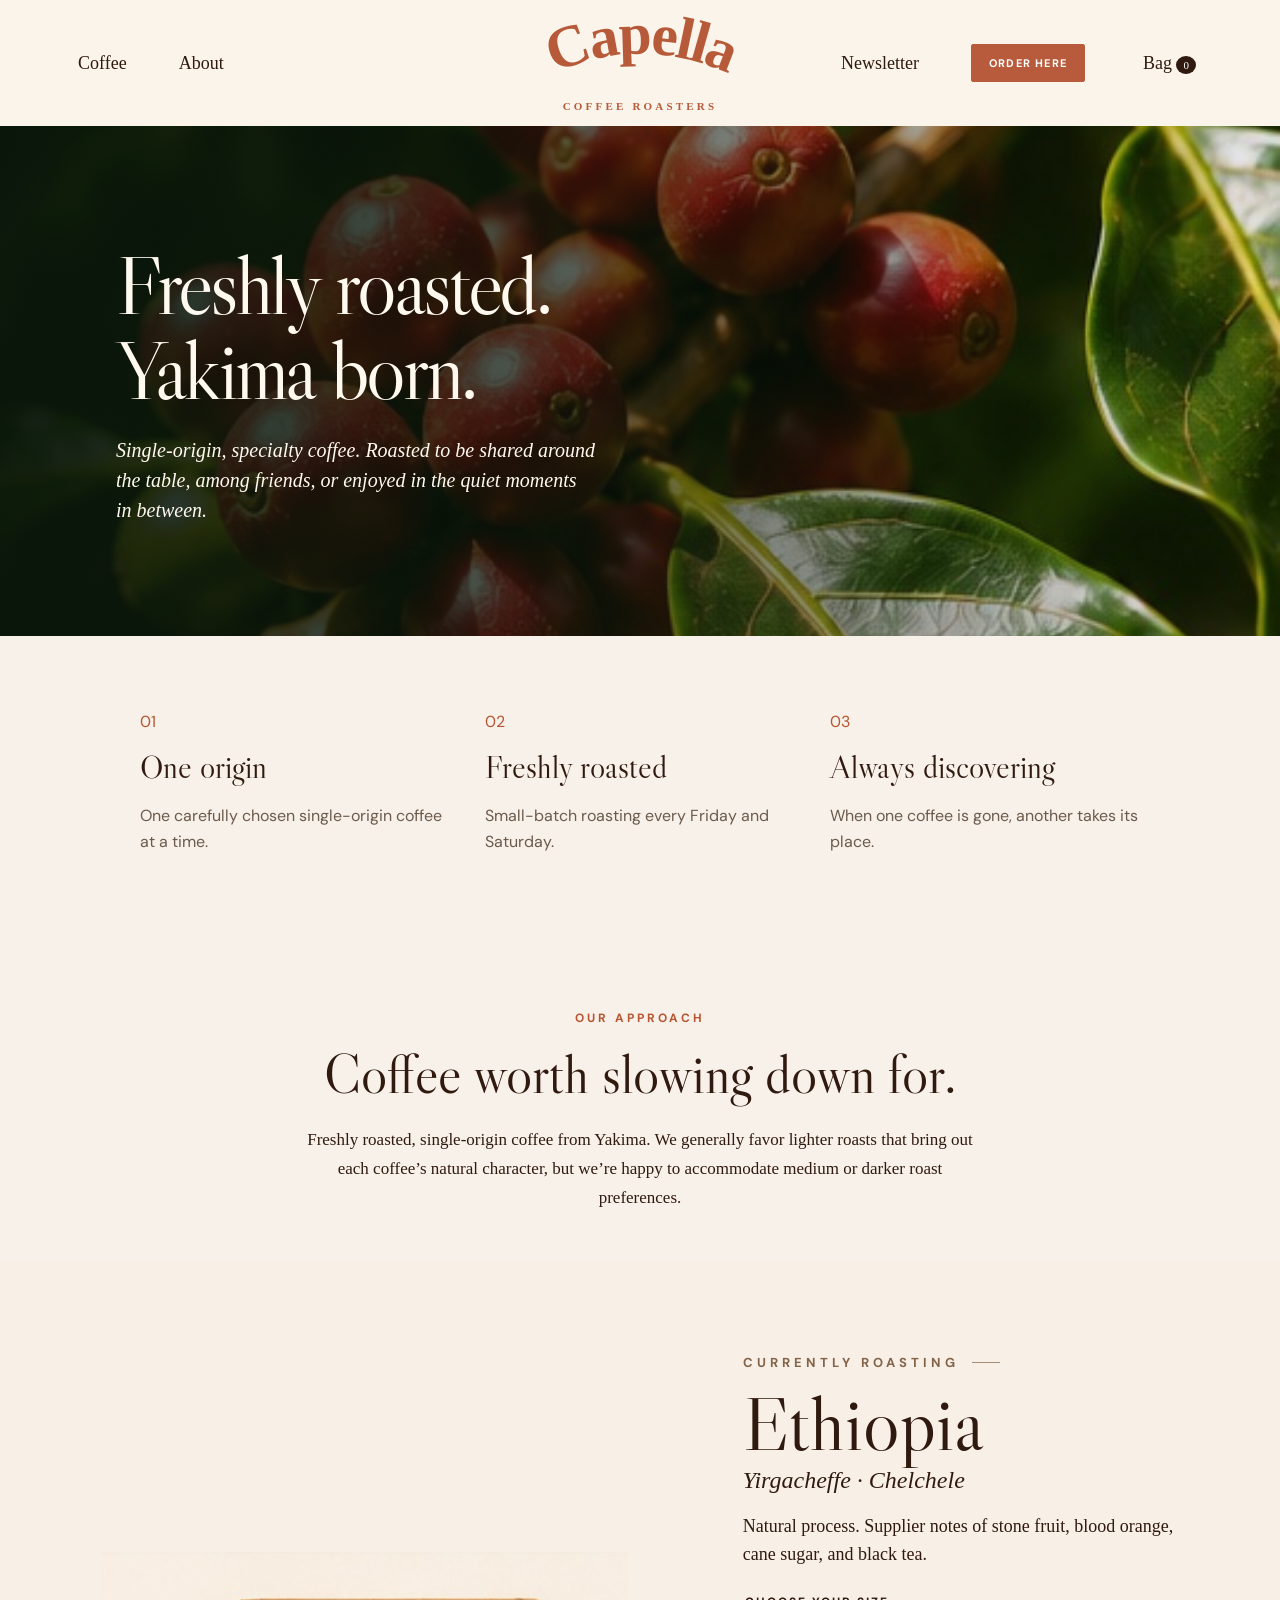
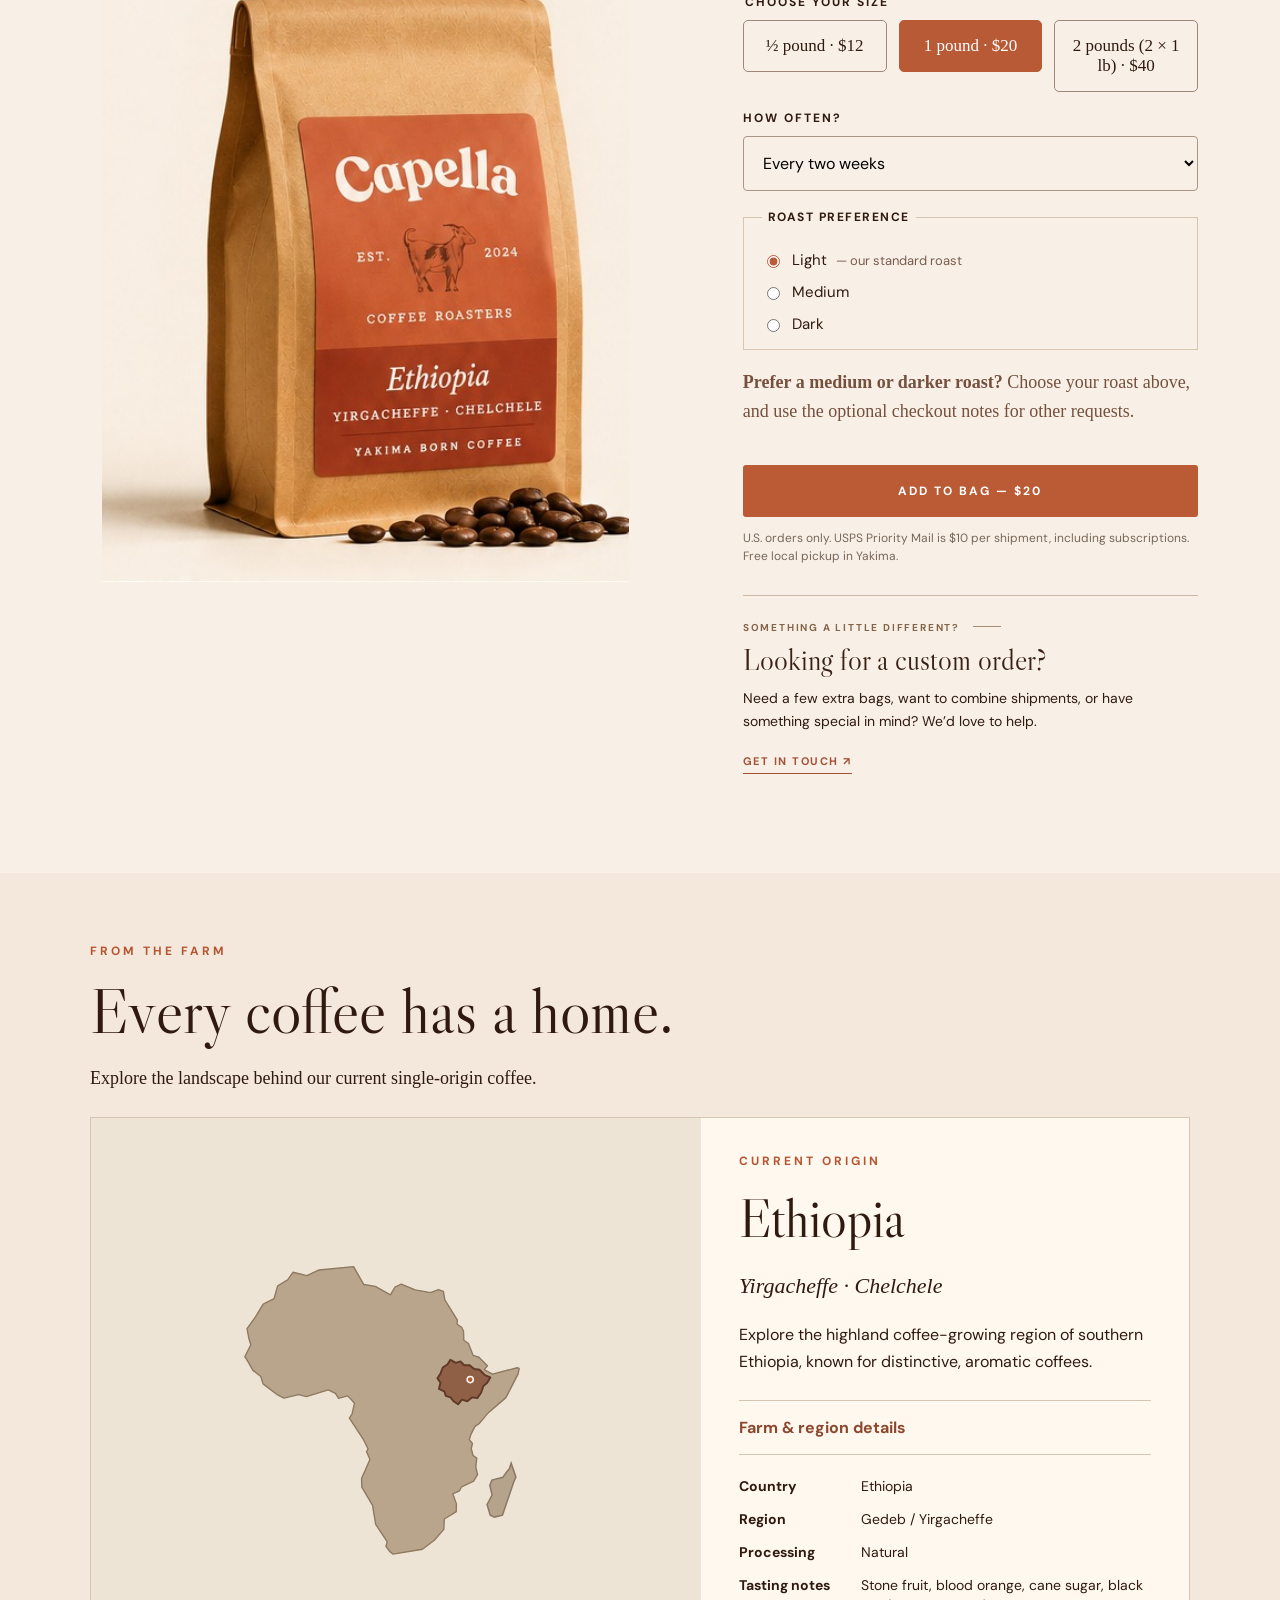
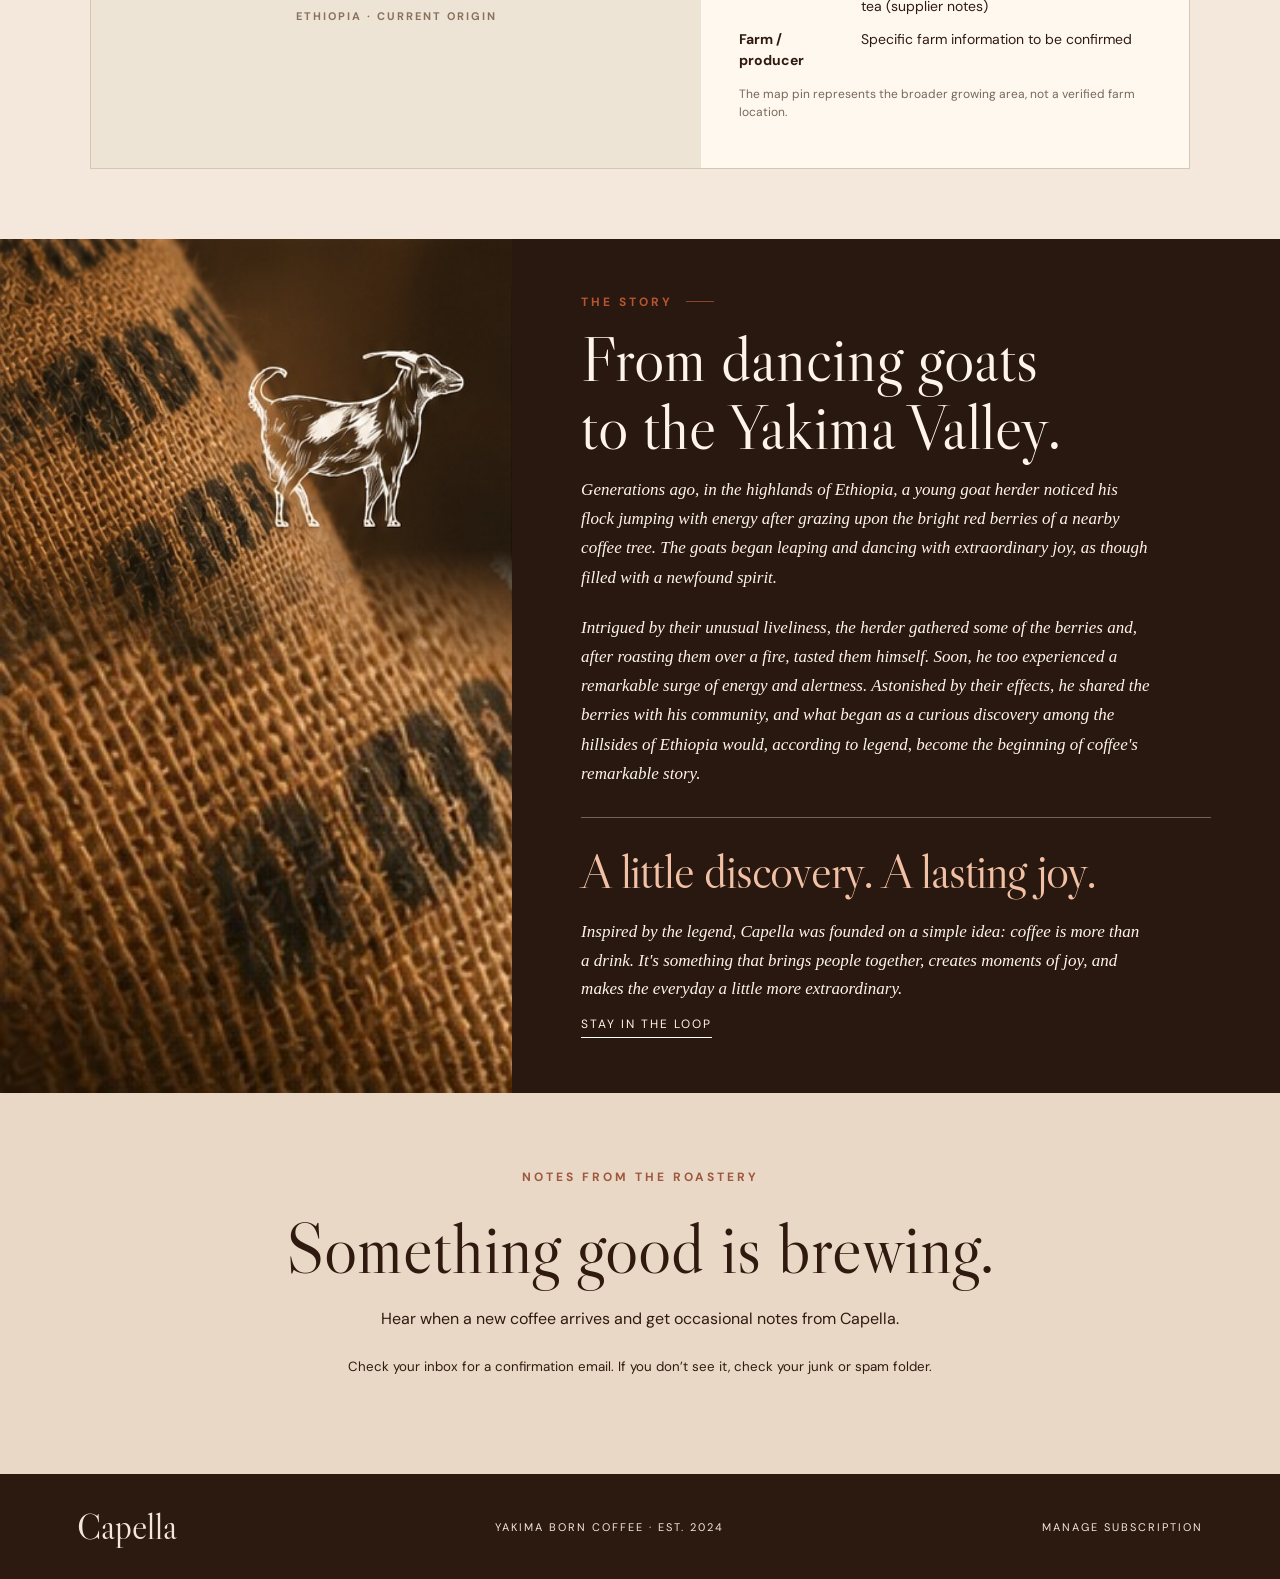
==== commit 5c67fb21: "Add Stripe self-service subscription management link to storefront footer" ====
--- a/index.html
+++ b/index.html
@@ -1 +1 @@
-<!doctype html><html lang="en"><head><meta charset="utf-8"><meta name="viewport" content="width=device-width,initial-scale=1"><title>Capella Coffee | Yakima Born Coffee</title><link rel="icon" type="image/png" sizes="any" href="/admin-preview/capella-goat-favicon.png?v=goat3"><link rel="apple-touch-icon" href="/admin-preview/capella-goat-apple-touch-icon.png?v=goat3"><meta name="description" content="One rotating single-origin coffee. Freshly roasted. Yakima born."><link rel="preconnect" href="https://fonts.googleapis.com"><link rel="preconnect" href="https://fonts.gstatic.com" crossorigin><link href="https://fonts.googleapis.com/css2?family=DM+Sans:wght@400;500;700&family=Libre+Caslon+Display&display=swap" rel="stylesheet"><link rel="stylesheet" href="styles.css?v=20261113-roast-preference"><script>/* Always start homepage at top, including Safari's restored tabs. */(function(){try{history.scrollRestoration='manual';if(location.hash){history.replaceState(null,'',location.pathname+location.search)}}catch(e){}const top=()=>{window.scrollTo(0,0);document.documentElement.scrollTop=0;document.body.scrollTop=0};top();window.addEventListener('DOMContentLoaded',top,{once:true});window.addEventListener('load',top,{once:true});window.addEventListener('pageshow',()=>{top();requestAnimationFrame(top);setTimeout(top,120);setTimeout(top,600)});})();</script><script>document.addEventListener('DOMContentLoaded',()=>{const brand=document.querySelector('.site-header .brand');if(brand)brand.addEventListener('click',event=>{event.preventDefault();history.replaceState(null,'',location.pathname+location.search);window.scrollTo({top:0,behavior:'instant'});document.documentElement.scrollTop=0;document.body.scrollTop=0;});});</script><!-- MailerLite Universal --><script>(function(w,d,e,u,f,l,n){w[f]=w[f]||function(){(w[f].q=w[f].q||[]).push(arguments);},l=d.createElement(e),l.async=1,l.src=u,n=d.getElementsByTagName(e)[0],n.parentNode.insertBefore(l,n);})(window,document,'script','https://assets.mailerlite.com/js/universal.js','ml');ml('account','2790773');</script><!-- End MailerLite Universal --></head><body id="page-top"><header class="site-header"><nav><a href="#coffee">Coffee</a><a href="#story">About</a></nav><a class="brand" href="#page-top" aria-label="Capella Coffee Roasters — back to top" onclick="event.preventDefault();document.documentElement.style.scrollBehavior='auto';window.scrollTo(0,0);document.documentElement.scrollTop=0;document.body.scrollTop=0;requestAnimationFrame(()=>{window.scrollTo(0,0);document.documentElement.style.scrollBehavior='';});return false;"><svg class="arched-logo" viewBox="0 0 300 100" role="img" aria-label="Capella"><defs><path id="capella-arc" d="M 25 81 Q 150 -10 275 81"/></defs><text fill="currentColor" font-family="Georgia,serif" font-weight="bold" font-size="53" letter-spacing="-2"><textPath href="#capella-arc" startOffset="50%" text-anchor="middle">Capella</textPath></text></svg><small>COFFEE ROASTERS</small></a><nav class="nav-right"><a href="#newsletter">Newsletter</a><a class="header-order" href="#coffee">ORDER HERE</a><button class="cart" id="cartButton">Bag <span id="count">0</span></button></nav></header><main id="top"><section class="hero"><div class="hero-inner"><h1>Freshly roasted.<br>Yakima born.</h1><p>Single-origin, specialty coffee. Roasted to be shared around the table, among friends, or enjoyed in the quiet moments in between.</p></div></section><section class="promise"><article><span>01</span><h3>One origin</h3><p>One carefully chosen single-origin coffee at a time.</p></article><article><span>02</span><h3>Freshly roasted</h3><p>Small-batch roasting every Friday and Saturday.</p></article><article><span>03</span><h3>Always discovering</h3><p>When one coffee is gone, another takes its place.</p></article></section><section class="roast-intro" aria-label="Our approach to roasting"><div class="eyebrow">OUR APPROACH</div><h2>Coffee worth slowing down for.</h2><p>Freshly roasted, single-origin coffee from Yakima. We generally favor lighter roasts that bring out each coffee’s natural character, but we’re happy to accommodate medium or darker roast preferences.</p></section><section class="product-section" id="coffee"><div class="product-photo"><img src="assets/coffee-bag.jpg" alt="Capella coffee packaging from approved design mockup" class="product-image"></div><div class="product-info"><div class="eyebrow">CURRENTLY ROASTING</div><h2>Ethiopia</h2><p class="tasting">Yirgacheffe · Chelchele</p><p>Natural process. Supplier notes of stone fruit, blood orange, cane sugar, and black tea.</p><fieldset><legend>CHOOSE YOUR SIZE</legend><div class="choices"><label><input type="radio" name="size" value="0.5"><span>½ pound · $12</span></label><label><input type="radio" name="size" value="1" checked><span>1 pound · $20</span></label><label><input type="radio" name="size" value="2"><span>2 pounds (2 × 1 lb) · $40</span></label></div></fieldset><label class="field-label" for="frequency">HOW OFTEN?</label><select id="frequency"><option value="once">Just this once</option><option value="weekly">Every week</option><option value="biweekly" selected>Every two weeks</option><option value="monthly">Every month</option></select><fieldset class="roast-preference"><legend>ROAST PREFERENCE</legend><label><input type="radio" name="roast_preference" value="Light" checked> Light <span>— our standard roast</span></label><label><input type="radio" name="roast_preference" value="Medium"> Medium</label><label><input type="radio" name="roast_preference" value="Dark"> Dark</label></fieldset><p class="roast-request-hint"><strong>Prefer a medium or darker roast?</strong> Choose your roast above, and use the optional checkout notes for other requests.</p><button class="btn wide" id="add">ADD TO BAG — $20</button><p class="small-print">U.S. orders only. USPS Priority Mail is $10 per shipment, including subscriptions. Free local pickup in Yakima.</p><div class="custom-order"><div class="eyebrow">SOMETHING A LITTLE DIFFERENT?</div><h3>Looking for a custom order?</h3><p>Need a few extra bags, want to combine shipments, or have something special in mind? We’d love to help.</p><a class="custom-order-link" href="mailto:hello@copacapella.com?subject=Capella%20Custom%20Order">GET IN TOUCH <span aria-hidden="true">↗</span></a></div></div></section><section class="origin-section" id="origin"><div class="origin-heading"><div class="eyebrow">FROM THE FARM</div><h2>Every coffee has a home.</h2><p>Explore the landscape behind our current single-origin coffee.</p></div><div class="origin-layout"><div class="origin-map"><div class="africa-overview" aria-label="Map of Africa with Ethiopia highlighted"><svg viewBox="0 0 420 450" role="img" aria-label="Africa, highlighting Ethiopia in East Africa"><path class="africa-shape" d="M271.8,35.7 L273.7,46.9 L290.1,73.3 L289.5,78.3 L295.9,82.9 L298.1,88.1 L298.5,99.5 L304.5,103.7 L310.5,119.1 L318.2,121.6 L329.3,132.7 L325.1,137.7 L335.8,143.6 L368.1,135.3 L370.7,136.1 L369.3,143.4 L353.4,174.3 L330.5,193.9 L318.8,207.8 L313.0,211.8 L307.9,221.9 L305.6,229.1 L309.7,234.1 L308.1,240.7 L310.5,249.8 L315.3,253.2 L314.1,264.8 L316.4,274.7 L311.3,283.1 L295.6,290.6 L292.8,295.8 L284.1,299.8 L288.8,312.9 L288.6,323 L273,332.6 L272.4,346.1 L260,360.3 L244.5,372.1 L206.2,378.5 L201.7,374.8 L196.8,368.3 L198.6,362.3 L183.5,339.6 L179.4,314.8 L165.4,291.1 L165.1,279.9 L176.1,254.8 L171.6,244.9 L173.6,241.2 L167.8,229.5 L149.2,201.1 L152.6,195.7 L155.9,181.6 L151.9,177.1 L146.8,172 L135.1,175.2 L130.9,168.6 L121.7,164.3 L93.1,173 L83.1,170.3 L63.8,174.9 L55.6,170.8 L36.6,156.4 L33.6,146.7 L23.4,138.7 L17.1,127.6 L12.8,120.9 L20.6,105.3 L18,96.8 L15.7,84.2 L26.5,69.2 L36.8,52.2 L50.9,45.2 L55.7,28.4 L68.6,20.7 L75.6,10.8 L93.8,15.2 L109.6,7.8 L154.7,3.4 L168,26.8 L183.1,29.2 L202.7,40.2 L208.5,30.3 L216.9,26.3 L235,33.7 L255.1,37.3 L265.3,33.3 Z"/><path class="madagascar" d="M338,330.1 L332.9,327.6 L328.8,313.7 L335.3,301.5 L332.4,288.6 L335.1,281.8 L349.5,278.1 L353.8,271.8 L357.8,267.2 L360.2,259.8 L366.4,277.9 L363.2,285.2 L348.9,327.6 Z"/><path class="ethiopia-country" d="M271 135 L277 131 L281 125 L288 129 L294 127 L299 132 L306 132 L312 137 L319 138 L326 145 L333 148 L329 155 L324 159 L321 168 L316 175 L309 174 L303 179 L296 177 L291 183 L285 179 L281 174 L275 172 L273 166 L266 163 L268 155 L264 149 L268 143 Z"/><circle class="ethiopia-pin" cx="306.8" cy="150.8" r="4"/></svg><div class="map-caption">ETHIOPIA · CURRENT ORIGIN</div></div></div><aside class="origin-panel" id="originPanel"><div class="eyebrow">CURRENT ORIGIN</div><h3>Ethiopia</h3><p class="origin-region">Yirgacheffe · Chelchele</p><p>Explore the highland coffee-growing region of southern Ethiopia, known for distinctive, aromatic coffees.</p><h4 class="origin-more">Farm & region details</h4><div id="originDetails"><dl><dt>Country</dt><dd>Ethiopia</dd><dt>Region</dt><dd>Gedeb / Yirgacheffe</dd><dt>Processing</dt><dd>Natural</dd><dt>Tasting notes</dt><dd>Stone fruit, blood orange, cane sugar, black tea (supplier notes)</dd><dt>Farm / producer</dt><dd>Specific farm information to be confirmed</dd></dl><p class="origin-note">The map pin represents the broader growing area, not a verified farm location.</p></div></aside></div></section><section class="story-section" id="story"><div class="story-art"><img class="story-image" src="assets/goat-story.jpg" alt="Capella goat illustration from approved design mockup"></div><div class="story-content"><div class="eyebrow">THE STORY</div><h2>From dancing goats<br>to the Yakima Valley.</h2><div class="story-legend"><p>Generations ago, in the highlands of Ethiopia, a young goat herder noticed his flock jumping with energy after grazing upon the bright red berries of a nearby coffee tree. The goats began leaping and dancing with extraordinary joy, as though filled with a newfound spirit.</p><p>Intrigued by their unusual liveliness, the herder gathered some of the berries and, after roasting them over a fire, tasted them himself. Soon, he too experienced a remarkable surge of energy and alertness. Astonished by their effects, he shared the berries with his community, and what began as a curious discovery among the hillsides of Ethiopia would, according to legend, become the beginning of coffee's remarkable story.</p></div><div class="story-conclusion"><h3>A little discovery. A lasting joy.</h3><p>Inspired by the legend, Capella was founded on a simple idea: coffee is more than a drink. It's something that brings people together, creates moments of joy, and makes the everyday a little more extraordinary.</p></div><a href="#newsletter" class="story-link">STAY IN THE LOOP</a></div></section><section class="newsletter" id="newsletter"><div class="eyebrow">NOTES FROM THE ROASTERY</div><h2>Something good is brewing.</h2><p>Hear when a new coffee arrives and get occasional notes from Capella.</p><div class="ml-embedded" data-form="o4qWi5"></div><p><small>Check your inbox for a confirmation email. If you don’t see it, check your junk or spam folder.</small></p></section></main><footer><span class="footer-brand">Capella</span><span>YAKIMA BORN COFFEE · EST. 2024</span></footer><dialog id="cartDialog"><button class="close" id="closeCart" aria-label="Close">×</button><h2>Your coffee</h2><p id="cartSummary"></p><fieldset class="delivery-choice"><legend>HOW WOULD YOU LIKE YOUR COFFEE?</legend><label><input type="radio" name="delivery" value="shipping" checked> USPS Priority Mail · $10 per shipment</label><label><input type="radio" name="delivery" value="pickup"> Free Yakima pickup</label></fieldset><button class="btn wide" id="checkoutButton" type="button">SECURE CHECKOUT</button><p class="small-print" id="checkoutStatus" role="status">U.S. orders only. Subscriptions renew automatically.</p></dialog><script src="script.js?v=20261114-two-pounds"></script></body></html>+<!doctype html><html lang="en"><head><meta charset="utf-8"><meta name="viewport" content="width=device-width,initial-scale=1"><title>Capella Coffee | Yakima Born Coffee</title><link rel="icon" type="image/png" sizes="any" href="/admin-preview/capella-goat-favicon.png?v=goat3"><link rel="apple-touch-icon" href="/admin-preview/capella-goat-apple-touch-icon.png?v=goat3"><meta name="description" content="One rotating single-origin coffee. Freshly roasted. Yakima born."><link rel="preconnect" href="https://fonts.googleapis.com"><link rel="preconnect" href="https://fonts.gstatic.com" crossorigin><link href="https://fonts.googleapis.com/css2?family=DM+Sans:wght@400;500;700&family=Libre+Caslon+Display&display=swap" rel="stylesheet"><link rel="stylesheet" href="styles.css?v=20261113-roast-preference"><script>/* Always start homepage at top, including Safari's restored tabs. */(function(){try{history.scrollRestoration='manual';if(location.hash){history.replaceState(null,'',location.pathname+location.search)}}catch(e){}const top=()=>{window.scrollTo(0,0);document.documentElement.scrollTop=0;document.body.scrollTop=0};top();window.addEventListener('DOMContentLoaded',top,{once:true});window.addEventListener('load',top,{once:true});window.addEventListener('pageshow',()=>{top();requestAnimationFrame(top);setTimeout(top,120);setTimeout(top,600)});})();</script><script>document.addEventListener('DOMContentLoaded',()=>{const brand=document.querySelector('.site-header .brand');if(brand)brand.addEventListener('click',event=>{event.preventDefault();history.replaceState(null,'',location.pathname+location.search);window.scrollTo({top:0,behavior:'instant'});document.documentElement.scrollTop=0;document.body.scrollTop=0;});});</script><!-- MailerLite Universal --><script>(function(w,d,e,u,f,l,n){w[f]=w[f]||function(){(w[f].q=w[f].q||[]).push(arguments);},l=d.createElement(e),l.async=1,l.src=u,n=d.getElementsByTagName(e)[0],n.parentNode.insertBefore(l,n);})(window,document,'script','https://assets.mailerlite.com/js/universal.js','ml');ml('account','2790773');</script><!-- End MailerLite Universal --></head><body id="page-top"><header class="site-header"><nav><a href="#coffee">Coffee</a><a href="#story">About</a></nav><a class="brand" href="#page-top" aria-label="Capella Coffee Roasters — back to top" onclick="event.preventDefault();document.documentElement.style.scrollBehavior='auto';window.scrollTo(0,0);document.documentElement.scrollTop=0;document.body.scrollTop=0;requestAnimationFrame(()=>{window.scrollTo(0,0);document.documentElement.style.scrollBehavior='';});return false;"><svg class="arched-logo" viewBox="0 0 300 100" role="img" aria-label="Capella"><defs><path id="capella-arc" d="M 25 81 Q 150 -10 275 81"/></defs><text fill="currentColor" font-family="Georgia,serif" font-weight="bold" font-size="53" letter-spacing="-2"><textPath href="#capella-arc" startOffset="50%" text-anchor="middle">Capella</textPath></text></svg><small>COFFEE ROASTERS</small></a><nav class="nav-right"><a href="#newsletter">Newsletter</a><a class="header-order" href="#coffee">ORDER HERE</a><button class="cart" id="cartButton">Bag <span id="count">0</span></button></nav></header><main id="top"><section class="hero"><div class="hero-inner"><h1>Freshly roasted.<br>Yakima born.</h1><p>Single-origin, specialty coffee. Roasted to be shared around the table, among friends, or enjoyed in the quiet moments in between.</p></div></section><section class="promise"><article><span>01</span><h3>One origin</h3><p>One carefully chosen single-origin coffee at a time.</p></article><article><span>02</span><h3>Freshly roasted</h3><p>Small-batch roasting every Friday and Saturday.</p></article><article><span>03</span><h3>Always discovering</h3><p>When one coffee is gone, another takes its place.</p></article></section><section class="roast-intro" aria-label="Our approach to roasting"><div class="eyebrow">OUR APPROACH</div><h2>Coffee worth slowing down for.</h2><p>Freshly roasted, single-origin coffee from Yakima. We generally favor lighter roasts that bring out each coffee’s natural character, but we’re happy to accommodate medium or darker roast preferences.</p></section><section class="product-section" id="coffee"><div class="product-photo"><img src="assets/coffee-bag.jpg" alt="Capella coffee packaging from approved design mockup" class="product-image"></div><div class="product-info"><div class="eyebrow">CURRENTLY ROASTING</div><h2>Ethiopia</h2><p class="tasting">Yirgacheffe · Chelchele</p><p>Natural process. Supplier notes of stone fruit, blood orange, cane sugar, and black tea.</p><fieldset><legend>CHOOSE YOUR SIZE</legend><div class="choices"><label><input type="radio" name="size" value="0.5"><span>½ pound · $12</span></label><label><input type="radio" name="size" value="1" checked><span>1 pound · $20</span></label><label><input type="radio" name="size" value="2"><span>2 pounds (2 × 1 lb) · $40</span></label></div></fieldset><label class="field-label" for="frequency">HOW OFTEN?</label><select id="frequency"><option value="once">Just this once</option><option value="weekly">Every week</option><option value="biweekly" selected>Every two weeks</option><option value="monthly">Every month</option></select><fieldset class="roast-preference"><legend>ROAST PREFERENCE</legend><label><input type="radio" name="roast_preference" value="Light" checked> Light <span>— our standard roast</span></label><label><input type="radio" name="roast_preference" value="Medium"> Medium</label><label><input type="radio" name="roast_preference" value="Dark"> Dark</label></fieldset><p class="roast-request-hint"><strong>Prefer a medium or darker roast?</strong> Choose your roast above, and use the optional checkout notes for other requests.</p><button class="btn wide" id="add">ADD TO BAG — $20</button><p class="small-print">U.S. orders only. USPS Priority Mail is $10 per shipment, including subscriptions. Free local pickup in Yakima.</p><div class="custom-order"><div class="eyebrow">SOMETHING A LITTLE DIFFERENT?</div><h3>Looking for a custom order?</h3><p>Need a few extra bags, want to combine shipments, or have something special in mind? We’d love to help.</p><a class="custom-order-link" href="mailto:hello@copacapella.com?subject=Capella%20Custom%20Order">GET IN TOUCH <span aria-hidden="true">↗</span></a></div></div></section><section class="origin-section" id="origin"><div class="origin-heading"><div class="eyebrow">FROM THE FARM</div><h2>Every coffee has a home.</h2><p>Explore the landscape behind our current single-origin coffee.</p></div><div class="origin-layout"><div class="origin-map"><div class="africa-overview" aria-label="Map of Africa with Ethiopia highlighted"><svg viewBox="0 0 420 450" role="img" aria-label="Africa, highlighting Ethiopia in East Africa"><path class="africa-shape" d="M271.8,35.7 L273.7,46.9 L290.1,73.3 L289.5,78.3 L295.9,82.9 L298.1,88.1 L298.5,99.5 L304.5,103.7 L310.5,119.1 L318.2,121.6 L329.3,132.7 L325.1,137.7 L335.8,143.6 L368.1,135.3 L370.7,136.1 L369.3,143.4 L353.4,174.3 L330.5,193.9 L318.8,207.8 L313.0,211.8 L307.9,221.9 L305.6,229.1 L309.7,234.1 L308.1,240.7 L310.5,249.8 L315.3,253.2 L314.1,264.8 L316.4,274.7 L311.3,283.1 L295.6,290.6 L292.8,295.8 L284.1,299.8 L288.8,312.9 L288.6,323 L273,332.6 L272.4,346.1 L260,360.3 L244.5,372.1 L206.2,378.5 L201.7,374.8 L196.8,368.3 L198.6,362.3 L183.5,339.6 L179.4,314.8 L165.4,291.1 L165.1,279.9 L176.1,254.8 L171.6,244.9 L173.6,241.2 L167.8,229.5 L149.2,201.1 L152.6,195.7 L155.9,181.6 L151.9,177.1 L146.8,172 L135.1,175.2 L130.9,168.6 L121.7,164.3 L93.1,173 L83.1,170.3 L63.8,174.9 L55.6,170.8 L36.6,156.4 L33.6,146.7 L23.4,138.7 L17.1,127.6 L12.8,120.9 L20.6,105.3 L18,96.8 L15.7,84.2 L26.5,69.2 L36.8,52.2 L50.9,45.2 L55.7,28.4 L68.6,20.7 L75.6,10.8 L93.8,15.2 L109.6,7.8 L154.7,3.4 L168,26.8 L183.1,29.2 L202.7,40.2 L208.5,30.3 L216.9,26.3 L235,33.7 L255.1,37.3 L265.3,33.3 Z"/><path class="madagascar" d="M338,330.1 L332.9,327.6 L328.8,313.7 L335.3,301.5 L332.4,288.6 L335.1,281.8 L349.5,278.1 L353.8,271.8 L357.8,267.2 L360.2,259.8 L366.4,277.9 L363.2,285.2 L348.9,327.6 Z"/><path class="ethiopia-country" d="M271 135 L277 131 L281 125 L288 129 L294 127 L299 132 L306 132 L312 137 L319 138 L326 145 L333 148 L329 155 L324 159 L321 168 L316 175 L309 174 L303 179 L296 177 L291 183 L285 179 L281 174 L275 172 L273 166 L266 163 L268 155 L264 149 L268 143 Z"/><circle class="ethiopia-pin" cx="306.8" cy="150.8" r="4"/></svg><div class="map-caption">ETHIOPIA · CURRENT ORIGIN</div></div></div><aside class="origin-panel" id="originPanel"><div class="eyebrow">CURRENT ORIGIN</div><h3>Ethiopia</h3><p class="origin-region">Yirgacheffe · Chelchele</p><p>Explore the highland coffee-growing region of southern Ethiopia, known for distinctive, aromatic coffees.</p><h4 class="origin-more">Farm & region details</h4><div id="originDetails"><dl><dt>Country</dt><dd>Ethiopia</dd><dt>Region</dt><dd>Gedeb / Yirgacheffe</dd><dt>Processing</dt><dd>Natural</dd><dt>Tasting notes</dt><dd>Stone fruit, blood orange, cane sugar, black tea (supplier notes)</dd><dt>Farm / producer</dt><dd>Specific farm information to be confirmed</dd></dl><p class="origin-note">The map pin represents the broader growing area, not a verified farm location.</p></div></aside></div></section><section class="story-section" id="story"><div class="story-art"><img class="story-image" src="assets/goat-story.jpg" alt="Capella goat illustration from approved design mockup"></div><div class="story-content"><div class="eyebrow">THE STORY</div><h2>From dancing goats<br>to the Yakima Valley.</h2><div class="story-legend"><p>Generations ago, in the highlands of Ethiopia, a young goat herder noticed his flock jumping with energy after grazing upon the bright red berries of a nearby coffee tree. The goats began leaping and dancing with extraordinary joy, as though filled with a newfound spirit.</p><p>Intrigued by their unusual liveliness, the herder gathered some of the berries and, after roasting them over a fire, tasted them himself. Soon, he too experienced a remarkable surge of energy and alertness. Astonished by their effects, he shared the berries with his community, and what began as a curious discovery among the hillsides of Ethiopia would, according to legend, become the beginning of coffee's remarkable story.</p></div><div class="story-conclusion"><h3>A little discovery. A lasting joy.</h3><p>Inspired by the legend, Capella was founded on a simple idea: coffee is more than a drink. It's something that brings people together, creates moments of joy, and makes the everyday a little more extraordinary.</p></div><a href="#newsletter" class="story-link">STAY IN THE LOOP</a></div></section><section class="newsletter" id="newsletter"><div class="eyebrow">NOTES FROM THE ROASTERY</div><h2>Something good is brewing.</h2><p>Hear when a new coffee arrives and get occasional notes from Capella.</p><div class="ml-embedded" data-form="o4qWi5"></div><p><small>Check your inbox for a confirmation email. If you don’t see it, check your junk or spam folder.</small></p></section></main><footer><span class="footer-brand">Capella</span><span>YAKIMA BORN COFFEE · EST. 2024</span><a href="https://billing.stripe.com/p/login/4gM5kD4gGbhQg9wfeJdwc00" target="_blank" rel="noopener noreferrer" class="subscription-link">MANAGE SUBSCRIPTION</a></footer><dialog id="cartDialog"><button class="close" id="closeCart" aria-label="Close">×</button><h2>Your coffee</h2><p id="cartSummary"></p><fieldset class="delivery-choice"><legend>HOW WOULD YOU LIKE YOUR COFFEE?</legend><label><input type="radio" name="delivery" value="shipping" checked> USPS Priority Mail · $10 per shipment</label><label><input type="radio" name="delivery" value="pickup"> Free Yakima pickup</label></fieldset><button class="btn wide" id="checkoutButton" type="button">SECURE CHECKOUT</button><p class="small-print" id="checkoutStatus" role="status">U.S. orders only. Subscriptions renew automatically.</p></dialog><script src="script.js?v=20261114-two-pounds"></script></body></html>
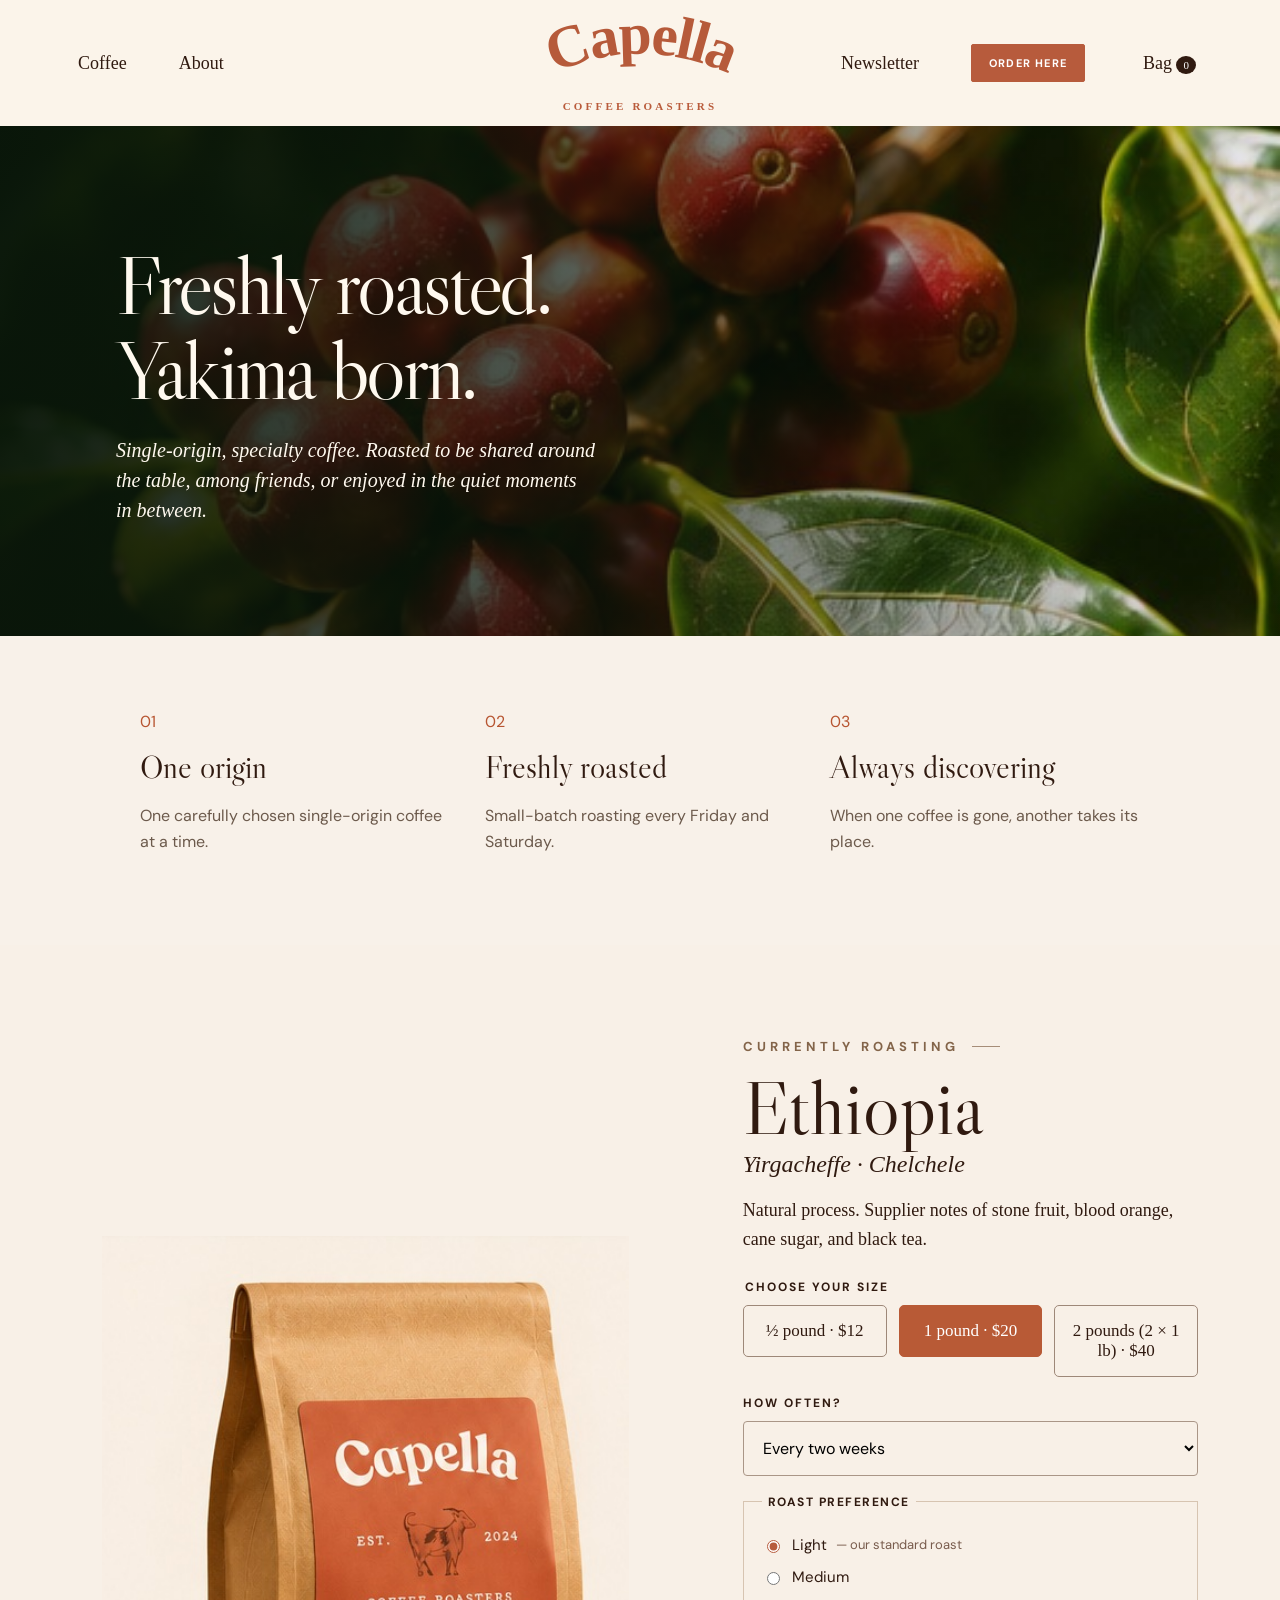
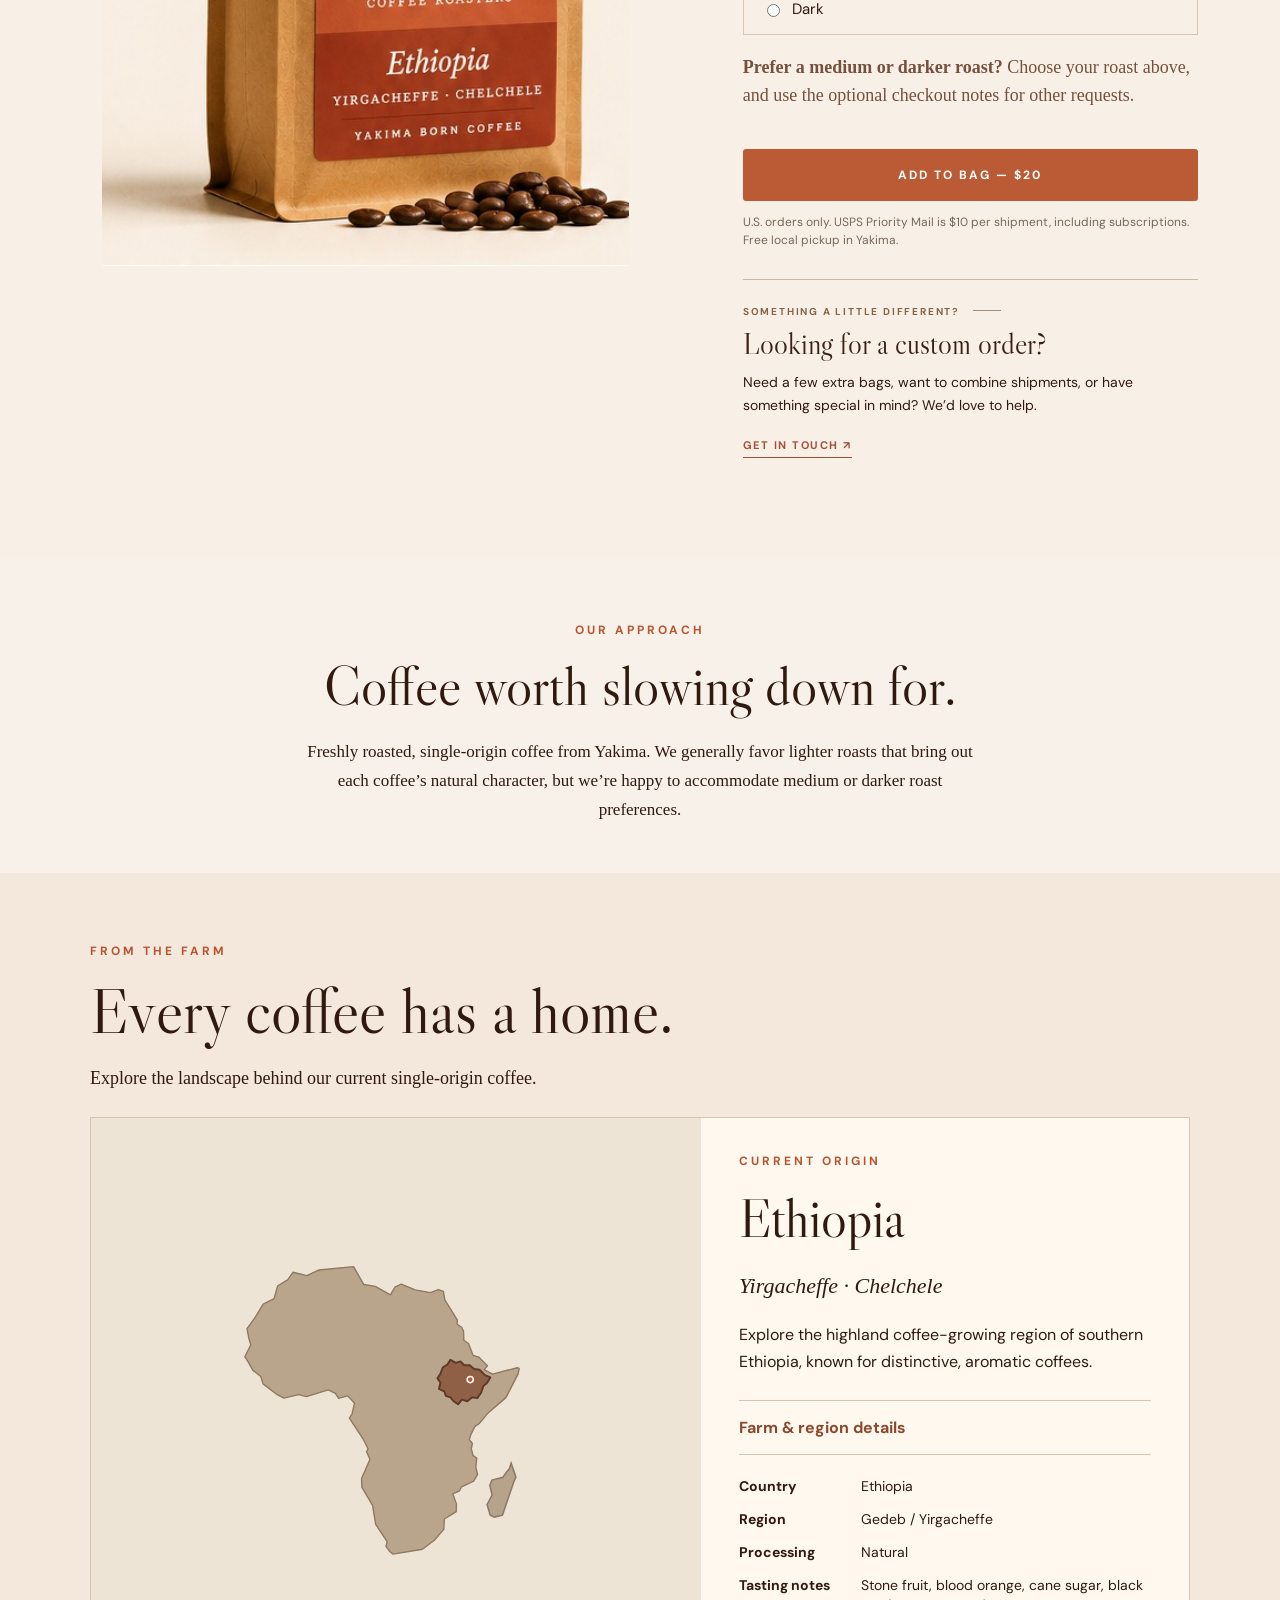
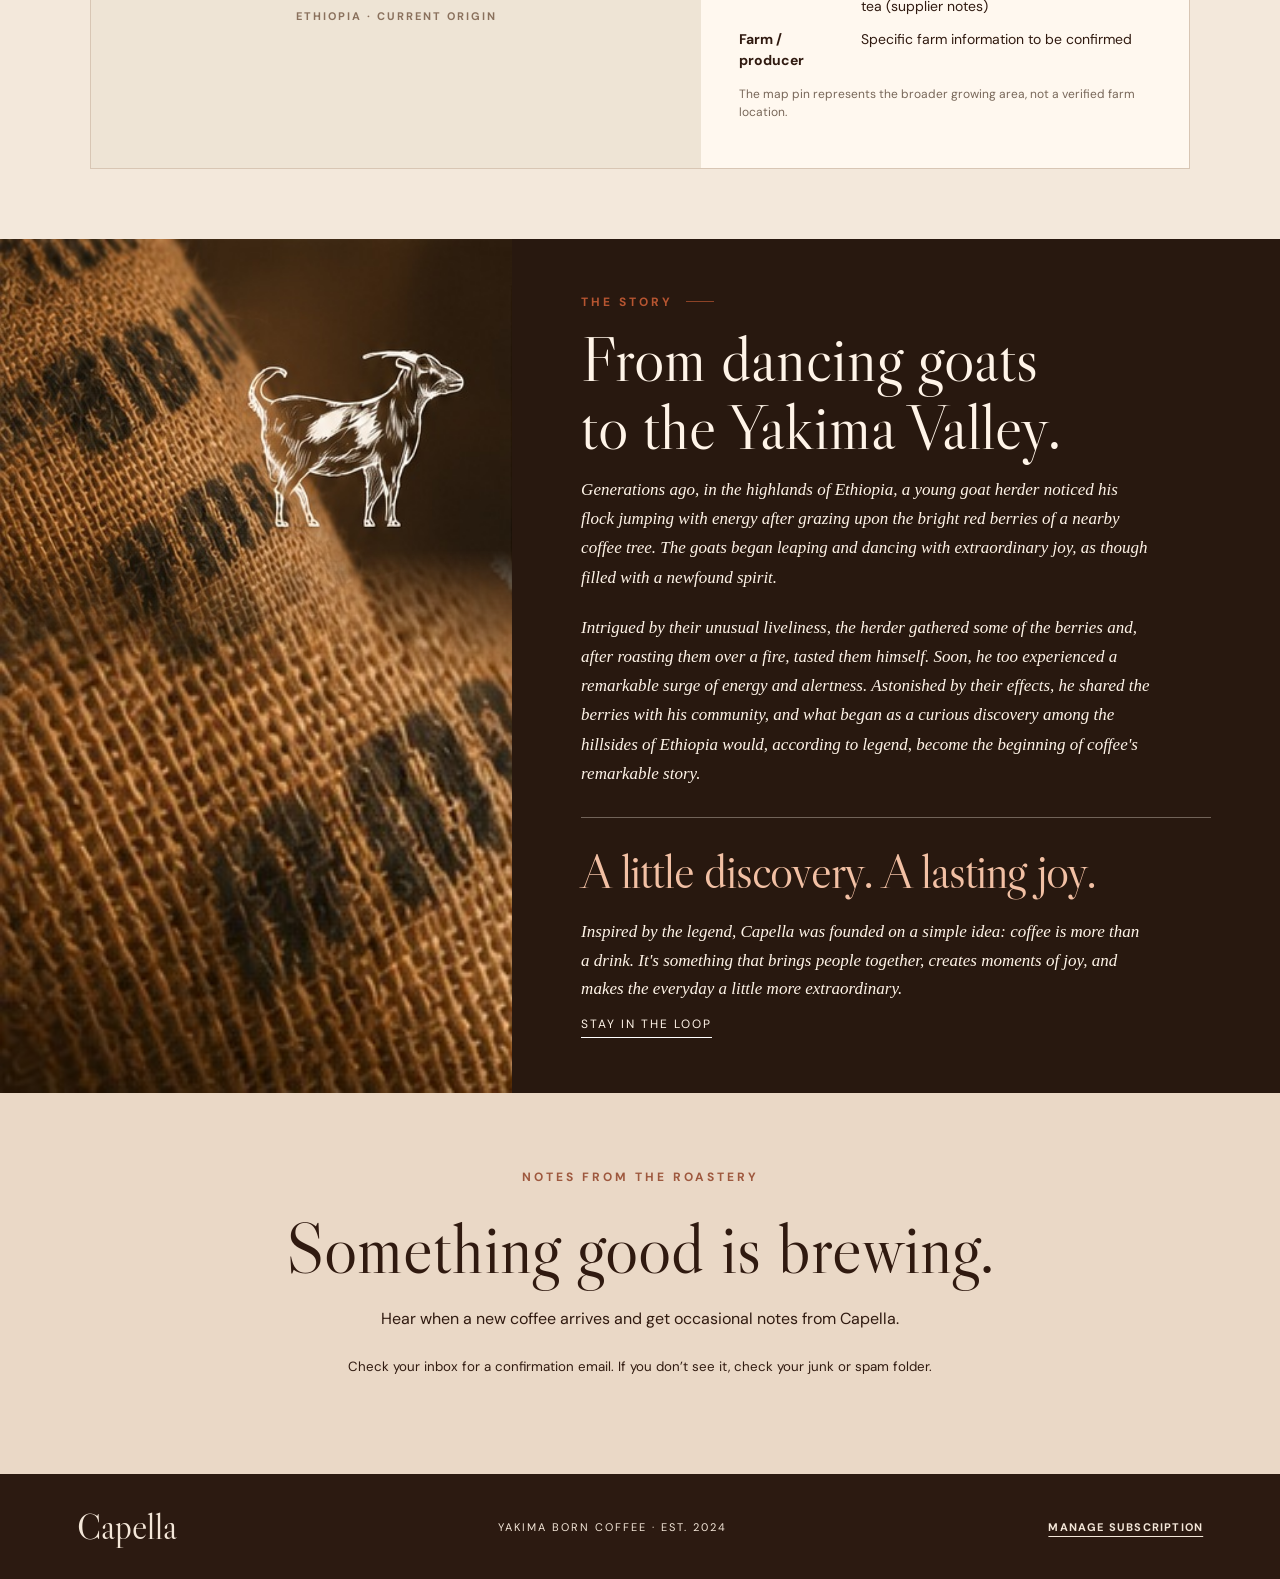
==== commit 8cd00a01: "Move roasting approach below coffee ordering section" ====
--- a/index.html
+++ b/index.html
@@ -1 +1 @@
-<!doctype html><html lang="en"><head><meta charset="utf-8"><meta name="viewport" content="width=device-width,initial-scale=1"><title>Capella Coffee | Yakima Born Coffee</title><link rel="icon" type="image/png" sizes="any" href="/admin-preview/capella-goat-favicon.png?v=goat3"><link rel="apple-touch-icon" href="/admin-preview/capella-goat-apple-touch-icon.png?v=goat3"><meta name="description" content="One rotating single-origin coffee. Freshly roasted. Yakima born."><link rel="preconnect" href="https://fonts.googleapis.com"><link rel="preconnect" href="https://fonts.gstatic.com" crossorigin><link href="https://fonts.googleapis.com/css2?family=DM+Sans:wght@400;500;700&family=Libre+Caslon+Display&display=swap" rel="stylesheet"><link rel="stylesheet" href="styles.css?v=20261113-roast-preference"><script>/* Always start homepage at top, including Safari's restored tabs. */(function(){try{history.scrollRestoration='manual';if(location.hash){history.replaceState(null,'',location.pathname+location.search)}}catch(e){}const top=()=>{window.scrollTo(0,0);document.documentElement.scrollTop=0;document.body.scrollTop=0};top();window.addEventListener('DOMContentLoaded',top,{once:true});window.addEventListener('load',top,{once:true});window.addEventListener('pageshow',()=>{top();requestAnimationFrame(top);setTimeout(top,120);setTimeout(top,600)});})();</script><script>document.addEventListener('DOMContentLoaded',()=>{const brand=document.querySelector('.site-header .brand');if(brand)brand.addEventListener('click',event=>{event.preventDefault();history.replaceState(null,'',location.pathname+location.search);window.scrollTo({top:0,behavior:'instant'});document.documentElement.scrollTop=0;document.body.scrollTop=0;});});</script><!-- MailerLite Universal --><script>(function(w,d,e,u,f,l,n){w[f]=w[f]||function(){(w[f].q=w[f].q||[]).push(arguments);},l=d.createElement(e),l.async=1,l.src=u,n=d.getElementsByTagName(e)[0],n.parentNode.insertBefore(l,n);})(window,document,'script','https://assets.mailerlite.com/js/universal.js','ml');ml('account','2790773');</script><!-- End MailerLite Universal --></head><body id="page-top"><header class="site-header"><nav><a href="#coffee">Coffee</a><a href="#story">About</a></nav><a class="brand" href="#page-top" aria-label="Capella Coffee Roasters — back to top" onclick="event.preventDefault();document.documentElement.style.scrollBehavior='auto';window.scrollTo(0,0);document.documentElement.scrollTop=0;document.body.scrollTop=0;requestAnimationFrame(()=>{window.scrollTo(0,0);document.documentElement.style.scrollBehavior='';});return false;"><svg class="arched-logo" viewBox="0 0 300 100" role="img" aria-label="Capella"><defs><path id="capella-arc" d="M 25 81 Q 150 -10 275 81"/></defs><text fill="currentColor" font-family="Georgia,serif" font-weight="bold" font-size="53" letter-spacing="-2"><textPath href="#capella-arc" startOffset="50%" text-anchor="middle">Capella</textPath></text></svg><small>COFFEE ROASTERS</small></a><nav class="nav-right"><a href="#newsletter">Newsletter</a><a class="header-order" href="#coffee">ORDER HERE</a><button class="cart" id="cartButton">Bag <span id="count">0</span></button></nav></header><main id="top"><section class="hero"><div class="hero-inner"><h1>Freshly roasted.<br>Yakima born.</h1><p>Single-origin, specialty coffee. Roasted to be shared around the table, among friends, or enjoyed in the quiet moments in between.</p></div></section><section class="promise"><article><span>01</span><h3>One origin</h3><p>One carefully chosen single-origin coffee at a time.</p></article><article><span>02</span><h3>Freshly roasted</h3><p>Small-batch roasting every Friday and Saturday.</p></article><article><span>03</span><h3>Always discovering</h3><p>When one coffee is gone, another takes its place.</p></article></section><section class="roast-intro" aria-label="Our approach to roasting"><div class="eyebrow">OUR APPROACH</div><h2>Coffee worth slowing down for.</h2><p>Freshly roasted, single-origin coffee from Yakima. We generally favor lighter roasts that bring out each coffee’s natural character, but we’re happy to accommodate medium or darker roast preferences.</p></section><section class="product-section" id="coffee"><div class="product-photo"><img src="assets/coffee-bag.jpg" alt="Capella coffee packaging from approved design mockup" class="product-image"></div><div class="product-info"><div class="eyebrow">CURRENTLY ROASTING</div><h2>Ethiopia</h2><p class="tasting">Yirgacheffe · Chelchele</p><p>Natural process. Supplier notes of stone fruit, blood orange, cane sugar, and black tea.</p><fieldset><legend>CHOOSE YOUR SIZE</legend><div class="choices"><label><input type="radio" name="size" value="0.5"><span>½ pound · $12</span></label><label><input type="radio" name="size" value="1" checked><span>1 pound · $20</span></label><label><input type="radio" name="size" value="2"><span>2 pounds (2 × 1 lb) · $40</span></label></div></fieldset><label class="field-label" for="frequency">HOW OFTEN?</label><select id="frequency"><option value="once">Just this once</option><option value="weekly">Every week</option><option value="biweekly" selected>Every two weeks</option><option value="monthly">Every month</option></select><fieldset class="roast-preference"><legend>ROAST PREFERENCE</legend><label><input type="radio" name="roast_preference" value="Light" checked> Light <span>— our standard roast</span></label><label><input type="radio" name="roast_preference" value="Medium"> Medium</label><label><input type="radio" name="roast_preference" value="Dark"> Dark</label></fieldset><p class="roast-request-hint"><strong>Prefer a medium or darker roast?</strong> Choose your roast above, and use the optional checkout notes for other requests.</p><button class="btn wide" id="add">ADD TO BAG — $20</button><p class="small-print">U.S. orders only. USPS Priority Mail is $10 per shipment, including subscriptions. Free local pickup in Yakima.</p><div class="custom-order"><div class="eyebrow">SOMETHING A LITTLE DIFFERENT?</div><h3>Looking for a custom order?</h3><p>Need a few extra bags, want to combine shipments, or have something special in mind? We’d love to help.</p><a class="custom-order-link" href="mailto:hello@copacapella.com?subject=Capella%20Custom%20Order">GET IN TOUCH <span aria-hidden="true">↗</span></a></div></div></section><section class="origin-section" id="origin"><div class="origin-heading"><div class="eyebrow">FROM THE FARM</div><h2>Every coffee has a home.</h2><p>Explore the landscape behind our current single-origin coffee.</p></div><div class="origin-layout"><div class="origin-map"><div class="africa-overview" aria-label="Map of Africa with Ethiopia highlighted"><svg viewBox="0 0 420 450" role="img" aria-label="Africa, highlighting Ethiopia in East Africa"><path class="africa-shape" d="M271.8,35.7 L273.7,46.9 L290.1,73.3 L289.5,78.3 L295.9,82.9 L298.1,88.1 L298.5,99.5 L304.5,103.7 L310.5,119.1 L318.2,121.6 L329.3,132.7 L325.1,137.7 L335.8,143.6 L368.1,135.3 L370.7,136.1 L369.3,143.4 L353.4,174.3 L330.5,193.9 L318.8,207.8 L313.0,211.8 L307.9,221.9 L305.6,229.1 L309.7,234.1 L308.1,240.7 L310.5,249.8 L315.3,253.2 L314.1,264.8 L316.4,274.7 L311.3,283.1 L295.6,290.6 L292.8,295.8 L284.1,299.8 L288.8,312.9 L288.6,323 L273,332.6 L272.4,346.1 L260,360.3 L244.5,372.1 L206.2,378.5 L201.7,374.8 L196.8,368.3 L198.6,362.3 L183.5,339.6 L179.4,314.8 L165.4,291.1 L165.1,279.9 L176.1,254.8 L171.6,244.9 L173.6,241.2 L167.8,229.5 L149.2,201.1 L152.6,195.7 L155.9,181.6 L151.9,177.1 L146.8,172 L135.1,175.2 L130.9,168.6 L121.7,164.3 L93.1,173 L83.1,170.3 L63.8,174.9 L55.6,170.8 L36.6,156.4 L33.6,146.7 L23.4,138.7 L17.1,127.6 L12.8,120.9 L20.6,105.3 L18,96.8 L15.7,84.2 L26.5,69.2 L36.8,52.2 L50.9,45.2 L55.7,28.4 L68.6,20.7 L75.6,10.8 L93.8,15.2 L109.6,7.8 L154.7,3.4 L168,26.8 L183.1,29.2 L202.7,40.2 L208.5,30.3 L216.9,26.3 L235,33.7 L255.1,37.3 L265.3,33.3 Z"/><path class="madagascar" d="M338,330.1 L332.9,327.6 L328.8,313.7 L335.3,301.5 L332.4,288.6 L335.1,281.8 L349.5,278.1 L353.8,271.8 L357.8,267.2 L360.2,259.8 L366.4,277.9 L363.2,285.2 L348.9,327.6 Z"/><path class="ethiopia-country" d="M271 135 L277 131 L281 125 L288 129 L294 127 L299 132 L306 132 L312 137 L319 138 L326 145 L333 148 L329 155 L324 159 L321 168 L316 175 L309 174 L303 179 L296 177 L291 183 L285 179 L281 174 L275 172 L273 166 L266 163 L268 155 L264 149 L268 143 Z"/><circle class="ethiopia-pin" cx="306.8" cy="150.8" r="4"/></svg><div class="map-caption">ETHIOPIA · CURRENT ORIGIN</div></div></div><aside class="origin-panel" id="originPanel"><div class="eyebrow">CURRENT ORIGIN</div><h3>Ethiopia</h3><p class="origin-region">Yirgacheffe · Chelchele</p><p>Explore the highland coffee-growing region of southern Ethiopia, known for distinctive, aromatic coffees.</p><h4 class="origin-more">Farm & region details</h4><div id="originDetails"><dl><dt>Country</dt><dd>Ethiopia</dd><dt>Region</dt><dd>Gedeb / Yirgacheffe</dd><dt>Processing</dt><dd>Natural</dd><dt>Tasting notes</dt><dd>Stone fruit, blood orange, cane sugar, black tea (supplier notes)</dd><dt>Farm / producer</dt><dd>Specific farm information to be confirmed</dd></dl><p class="origin-note">The map pin represents the broader growing area, not a verified farm location.</p></div></aside></div></section><section class="story-section" id="story"><div class="story-art"><img class="story-image" src="assets/goat-story.jpg" alt="Capella goat illustration from approved design mockup"></div><div class="story-content"><div class="eyebrow">THE STORY</div><h2>From dancing goats<br>to the Yakima Valley.</h2><div class="story-legend"><p>Generations ago, in the highlands of Ethiopia, a young goat herder noticed his flock jumping with energy after grazing upon the bright red berries of a nearby coffee tree. The goats began leaping and dancing with extraordinary joy, as though filled with a newfound spirit.</p><p>Intrigued by their unusual liveliness, the herder gathered some of the berries and, after roasting them over a fire, tasted them himself. Soon, he too experienced a remarkable surge of energy and alertness. Astonished by their effects, he shared the berries with his community, and what began as a curious discovery among the hillsides of Ethiopia would, according to legend, become the beginning of coffee's remarkable story.</p></div><div class="story-conclusion"><h3>A little discovery. A lasting joy.</h3><p>Inspired by the legend, Capella was founded on a simple idea: coffee is more than a drink. It's something that brings people together, creates moments of joy, and makes the everyday a little more extraordinary.</p></div><a href="#newsletter" class="story-link">STAY IN THE LOOP</a></div></section><section class="newsletter" id="newsletter"><div class="eyebrow">NOTES FROM THE ROASTERY</div><h2>Something good is brewing.</h2><p>Hear when a new coffee arrives and get occasional notes from Capella.</p><div class="ml-embedded" data-form="o4qWi5"></div><p><small>Check your inbox for a confirmation email. If you don’t see it, check your junk or spam folder.</small></p></section></main><footer><span class="footer-brand">Capella</span><span>YAKIMA BORN COFFEE · EST. 2024</span><a href="https://billing.stripe.com/p/login/4gM5kD4gGbhQg9wfeJdwc00" target="_blank" rel="noopener noreferrer" class="subscription-link">MANAGE SUBSCRIPTION</a></footer><dialog id="cartDialog"><button class="close" id="closeCart" aria-label="Close">×</button><h2>Your coffee</h2><p id="cartSummary"></p><fieldset class="delivery-choice"><legend>HOW WOULD YOU LIKE YOUR COFFEE?</legend><label><input type="radio" name="delivery" value="shipping" checked> USPS Priority Mail · $10 per shipment</label><label><input type="radio" name="delivery" value="pickup"> Free Yakima pickup</label></fieldset><button class="btn wide" id="checkoutButton" type="button">SECURE CHECKOUT</button><p class="small-print" id="checkoutStatus" role="status">U.S. orders only. Subscriptions renew automatically.</p></dialog><script src="script.js?v=20261114-two-pounds"></script></body></html>+<!doctype html><html lang="en"><head><meta charset="utf-8"><meta name="viewport" content="width=device-width,initial-scale=1"><title>Capella Coffee | Yakima Born Coffee</title><link rel="icon" type="image/png" sizes="any" href="/admin-preview/capella-goat-favicon.png?v=goat3"><link rel="apple-touch-icon" href="/admin-preview/capella-goat-apple-touch-icon.png?v=goat3"><meta name="description" content="One rotating single-origin coffee. Freshly roasted. Yakima born."><link rel="preconnect" href="https://fonts.googleapis.com"><link rel="preconnect" href="https://fonts.gstatic.com" crossorigin><link href="https://fonts.googleapis.com/css2?family=DM+Sans:wght@400;500;700&family=Libre+Caslon+Display&display=swap" rel="stylesheet"><link rel="stylesheet" href="styles.css?v=20261113-roast-preference"><script>/* Always start homepage at top, including Safari's restored tabs. */(function(){try{history.scrollRestoration='manual';if(location.hash){history.replaceState(null,'',location.pathname+location.search)}}catch(e){}const top=()=>{window.scrollTo(0,0);document.documentElement.scrollTop=0;document.body.scrollTop=0};top();window.addEventListener('DOMContentLoaded',top,{once:true});window.addEventListener('load',top,{once:true});window.addEventListener('pageshow',()=>{top();requestAnimationFrame(top);setTimeout(top,120);setTimeout(top,600)});})();</script><script>document.addEventListener('DOMContentLoaded',()=>{const brand=document.querySelector('.site-header .brand');if(brand)brand.addEventListener('click',event=>{event.preventDefault();history.replaceState(null,'',location.pathname+location.search);window.scrollTo({top:0,behavior:'instant'});document.documentElement.scrollTop=0;document.body.scrollTop=0;});});</script><!-- MailerLite Universal --><script>(function(w,d,e,u,f,l,n){w[f]=w[f]||function(){(w[f].q=w[f].q||[]).push(arguments);},l=d.createElement(e),l.async=1,l.src=u,n=d.getElementsByTagName(e)[0],n.parentNode.insertBefore(l,n);})(window,document,'script','https://assets.mailerlite.com/js/universal.js','ml');ml('account','2790773');</script><!-- End MailerLite Universal --></head><body id="page-top"><header class="site-header"><nav><a href="#coffee">Coffee</a><a href="#story">About</a></nav><a class="brand" href="#page-top" aria-label="Capella Coffee Roasters — back to top" onclick="event.preventDefault();document.documentElement.style.scrollBehavior='auto';window.scrollTo(0,0);document.documentElement.scrollTop=0;document.body.scrollTop=0;requestAnimationFrame(()=>{window.scrollTo(0,0);document.documentElement.style.scrollBehavior='';});return false;"><svg class="arched-logo" viewBox="0 0 300 100" role="img" aria-label="Capella"><defs><path id="capella-arc" d="M 25 81 Q 150 -10 275 81"/></defs><text fill="currentColor" font-family="Georgia,serif" font-weight="bold" font-size="53" letter-spacing="-2"><textPath href="#capella-arc" startOffset="50%" text-anchor="middle">Capella</textPath></text></svg><small>COFFEE ROASTERS</small></a><nav class="nav-right"><a href="#newsletter">Newsletter</a><a class="header-order" href="#coffee">ORDER HERE</a><button class="cart" id="cartButton">Bag <span id="count">0</span></button></nav></header><main id="top"><section class="hero"><div class="hero-inner"><h1>Freshly roasted.<br>Yakima born.</h1><p>Single-origin, specialty coffee. Roasted to be shared around the table, among friends, or enjoyed in the quiet moments in between.</p></div></section><section class="promise"><article><span>01</span><h3>One origin</h3><p>One carefully chosen single-origin coffee at a time.</p></article><article><span>02</span><h3>Freshly roasted</h3><p>Small-batch roasting every Friday and Saturday.</p></article><article><span>03</span><h3>Always discovering</h3><p>When one coffee is gone, another takes its place.</p></article></section><section class="product-section" id="coffee"><div class="product-photo"><img src="assets/coffee-bag.jpg" alt="Capella coffee packaging from approved design mockup" class="product-image"></div><div class="product-info"><div class="eyebrow">CURRENTLY ROASTING</div><h2>Ethiopia</h2><p class="tasting">Yirgacheffe · Chelchele</p><p>Natural process. Supplier notes of stone fruit, blood orange, cane sugar, and black tea.</p><fieldset><legend>CHOOSE YOUR SIZE</legend><div class="choices"><label><input type="radio" name="size" value="0.5"><span>½ pound · $12</span></label><label><input type="radio" name="size" value="1" checked><span>1 pound · $20</span></label><label><input type="radio" name="size" value="2"><span>2 pounds (2 × 1 lb) · $40</span></label></div></fieldset><label class="field-label" for="frequency">HOW OFTEN?</label><select id="frequency"><option value="once">Just this once</option><option value="weekly">Every week</option><option value="biweekly" selected>Every two weeks</option><option value="monthly">Every month</option></select><fieldset class="roast-preference"><legend>ROAST PREFERENCE</legend><label><input type="radio" name="roast_preference" value="Light" checked> Light <span>— our standard roast</span></label><label><input type="radio" name="roast_preference" value="Medium"> Medium</label><label><input type="radio" name="roast_preference" value="Dark"> Dark</label></fieldset><p class="roast-request-hint"><strong>Prefer a medium or darker roast?</strong> Choose your roast above, and use the optional checkout notes for other requests.</p><button class="btn wide" id="add">ADD TO BAG — $20</button><p class="small-print">U.S. orders only. USPS Priority Mail is $10 per shipment, including subscriptions. Free local pickup in Yakima.</p><div class="custom-order"><div class="eyebrow">SOMETHING A LITTLE DIFFERENT?</div><h3>Looking for a custom order?</h3><p>Need a few extra bags, want to combine shipments, or have something special in mind? We’d love to help.</p><a class="custom-order-link" href="mailto:hello@copacapella.com?subject=Capella%20Custom%20Order">GET IN TOUCH <span aria-hidden="true">↗</span></a></div></div></section><section class="roast-intro" aria-label="Our approach to roasting"><div class="eyebrow">OUR APPROACH</div><h2>Coffee worth slowing down for.</h2><p>Freshly roasted, single-origin coffee from Yakima. We generally favor lighter roasts that bring out each coffee’s natural character, but we’re happy to accommodate medium or darker roast preferences.</p></section><section class="origin-section" id="origin"><div class="origin-heading"><div class="eyebrow">FROM THE FARM</div><h2>Every coffee has a home.</h2><p>Explore the landscape behind our current single-origin coffee.</p></div><div class="origin-layout"><div class="origin-map"><div class="africa-overview" aria-label="Map of Africa with Ethiopia highlighted"><svg viewBox="0 0 420 450" role="img" aria-label="Africa, highlighting Ethiopia in East Africa"><path class="africa-shape" d="M271.8,35.7 L273.7,46.9 L290.1,73.3 L289.5,78.3 L295.9,82.9 L298.1,88.1 L298.5,99.5 L304.5,103.7 L310.5,119.1 L318.2,121.6 L329.3,132.7 L325.1,137.7 L335.8,143.6 L368.1,135.3 L370.7,136.1 L369.3,143.4 L353.4,174.3 L330.5,193.9 L318.8,207.8 L313.0,211.8 L307.9,221.9 L305.6,229.1 L309.7,234.1 L308.1,240.7 L310.5,249.8 L315.3,253.2 L314.1,264.8 L316.4,274.7 L311.3,283.1 L295.6,290.6 L292.8,295.8 L284.1,299.8 L288.8,312.9 L288.6,323 L273,332.6 L272.4,346.1 L260,360.3 L244.5,372.1 L206.2,378.5 L201.7,374.8 L196.8,368.3 L198.6,362.3 L183.5,339.6 L179.4,314.8 L165.4,291.1 L165.1,279.9 L176.1,254.8 L171.6,244.9 L173.6,241.2 L167.8,229.5 L149.2,201.1 L152.6,195.7 L155.9,181.6 L151.9,177.1 L146.8,172 L135.1,175.2 L130.9,168.6 L121.7,164.3 L93.1,173 L83.1,170.3 L63.8,174.9 L55.6,170.8 L36.6,156.4 L33.6,146.7 L23.4,138.7 L17.1,127.6 L12.8,120.9 L20.6,105.3 L18,96.8 L15.7,84.2 L26.5,69.2 L36.8,52.2 L50.9,45.2 L55.7,28.4 L68.6,20.7 L75.6,10.8 L93.8,15.2 L109.6,7.8 L154.7,3.4 L168,26.8 L183.1,29.2 L202.7,40.2 L208.5,30.3 L216.9,26.3 L235,33.7 L255.1,37.3 L265.3,33.3 Z"/><path class="madagascar" d="M338,330.1 L332.9,327.6 L328.8,313.7 L335.3,301.5 L332.4,288.6 L335.1,281.8 L349.5,278.1 L353.8,271.8 L357.8,267.2 L360.2,259.8 L366.4,277.9 L363.2,285.2 L348.9,327.6 Z"/><path class="ethiopia-country" d="M271 135 L277 131 L281 125 L288 129 L294 127 L299 132 L306 132 L312 137 L319 138 L326 145 L333 148 L329 155 L324 159 L321 168 L316 175 L309 174 L303 179 L296 177 L291 183 L285 179 L281 174 L275 172 L273 166 L266 163 L268 155 L264 149 L268 143 Z"/><circle class="ethiopia-pin" cx="306.8" cy="150.8" r="4"/></svg><div class="map-caption">ETHIOPIA · CURRENT ORIGIN</div></div></div><aside class="origin-panel" id="originPanel"><div class="eyebrow">CURRENT ORIGIN</div><h3>Ethiopia</h3><p class="origin-region">Yirgacheffe · Chelchele</p><p>Explore the highland coffee-growing region of southern Ethiopia, known for distinctive, aromatic coffees.</p><h4 class="origin-more">Farm & region details</h4><div id="originDetails"><dl><dt>Country</dt><dd>Ethiopia</dd><dt>Region</dt><dd>Gedeb / Yirgacheffe</dd><dt>Processing</dt><dd>Natural</dd><dt>Tasting notes</dt><dd>Stone fruit, blood orange, cane sugar, black tea (supplier notes)</dd><dt>Farm / producer</dt><dd>Specific farm information to be confirmed</dd></dl><p class="origin-note">The map pin represents the broader growing area, not a verified farm location.</p></div></aside></div></section><section class="story-section" id="story"><div class="story-art"><img class="story-image" src="assets/goat-story.jpg" alt="Capella goat illustration from approved design mockup"></div><div class="story-content"><div class="eyebrow">THE STORY</div><h2>From dancing goats<br>to the Yakima Valley.</h2><div class="story-legend"><p>Generations ago, in the highlands of Ethiopia, a young goat herder noticed his flock jumping with energy after grazing upon the bright red berries of a nearby coffee tree. The goats began leaping and dancing with extraordinary joy, as though filled with a newfound spirit.</p><p>Intrigued by their unusual liveliness, the herder gathered some of the berries and, after roasting them over a fire, tasted them himself. Soon, he too experienced a remarkable surge of energy and alertness. Astonished by their effects, he shared the berries with his community, and what began as a curious discovery among the hillsides of Ethiopia would, according to legend, become the beginning of coffee's remarkable story.</p></div><div class="story-conclusion"><h3>A little discovery. A lasting joy.</h3><p>Inspired by the legend, Capella was founded on a simple idea: coffee is more than a drink. It's something that brings people together, creates moments of joy, and makes the everyday a little more extraordinary.</p></div><a href="#newsletter" class="story-link">STAY IN THE LOOP</a></div></section><section class="newsletter" id="newsletter"><div class="eyebrow">NOTES FROM THE ROASTERY</div><h2>Something good is brewing.</h2><p>Hear when a new coffee arrives and get occasional notes from Capella.</p><div class="ml-embedded" data-form="o4qWi5"></div><p><small>Check your inbox for a confirmation email. If you don’t see it, check your junk or spam folder.</small></p></section></main><footer><span class="footer-brand">Capella</span><span>YAKIMA BORN COFFEE · EST. 2024</span><a href="https://billing.stripe.com/p/login/4gM5kD4gGbhQg9wfeJdwc00" target="_blank" rel="noopener noreferrer" class="subscription-link">MANAGE SUBSCRIPTION</a></footer><dialog id="cartDialog"><button class="close" id="closeCart" aria-label="Close">×</button><h2>Your coffee</h2><p id="cartSummary"></p><fieldset class="delivery-choice"><legend>HOW WOULD YOU LIKE YOUR COFFEE?</legend><label><input type="radio" name="delivery" value="shipping" checked> USPS Priority Mail · $10 per shipment</label><label><input type="radio" name="delivery" value="pickup"> Free Yakima pickup</label></fieldset><button class="btn wide" id="checkoutButton" type="button">SECURE CHECKOUT</button><p class="small-print" id="checkoutStatus" role="status">U.S. orders only. Subscriptions renew automatically.</p></dialog><script src="script.js?v=20261114-two-pounds"></script></body></html>
--- a/styles.css
+++ b/styles.css
@@ -262,3 +262,7 @@
 .story-art{position:relative;display:flex;align-items:flex-start;justify-content:center;overflow:hidden;background:#2a1a12 url('assets/goat-story.jpg') left center / cover no-repeat}
 .story-art .story-image{position:relative;z-index:1;display:block;width:100%;height:auto;min-height:0;max-height:none;object-fit:contain;object-position:center top;-webkit-mask-image:linear-gradient(to bottom,#000 0%,#000 72%,transparent 100%);mask-image:linear-gradient(to bottom,#000 0%,#000 72%,transparent 100%)}
 @media(max-width:700px){.story-art{background-position:left center}.story-art .story-image{-webkit-mask-image:none;mask-image:none}}
+
+/* Self-service subscription management in the storefront footer. */
+.subscription-link{font:700 11px 'DM Sans',sans-serif;letter-spacing:1.2px;text-decoration:underline;text-underline-offset:5px;white-space:nowrap}
+.subscription-link:hover{color:#b75b3c}
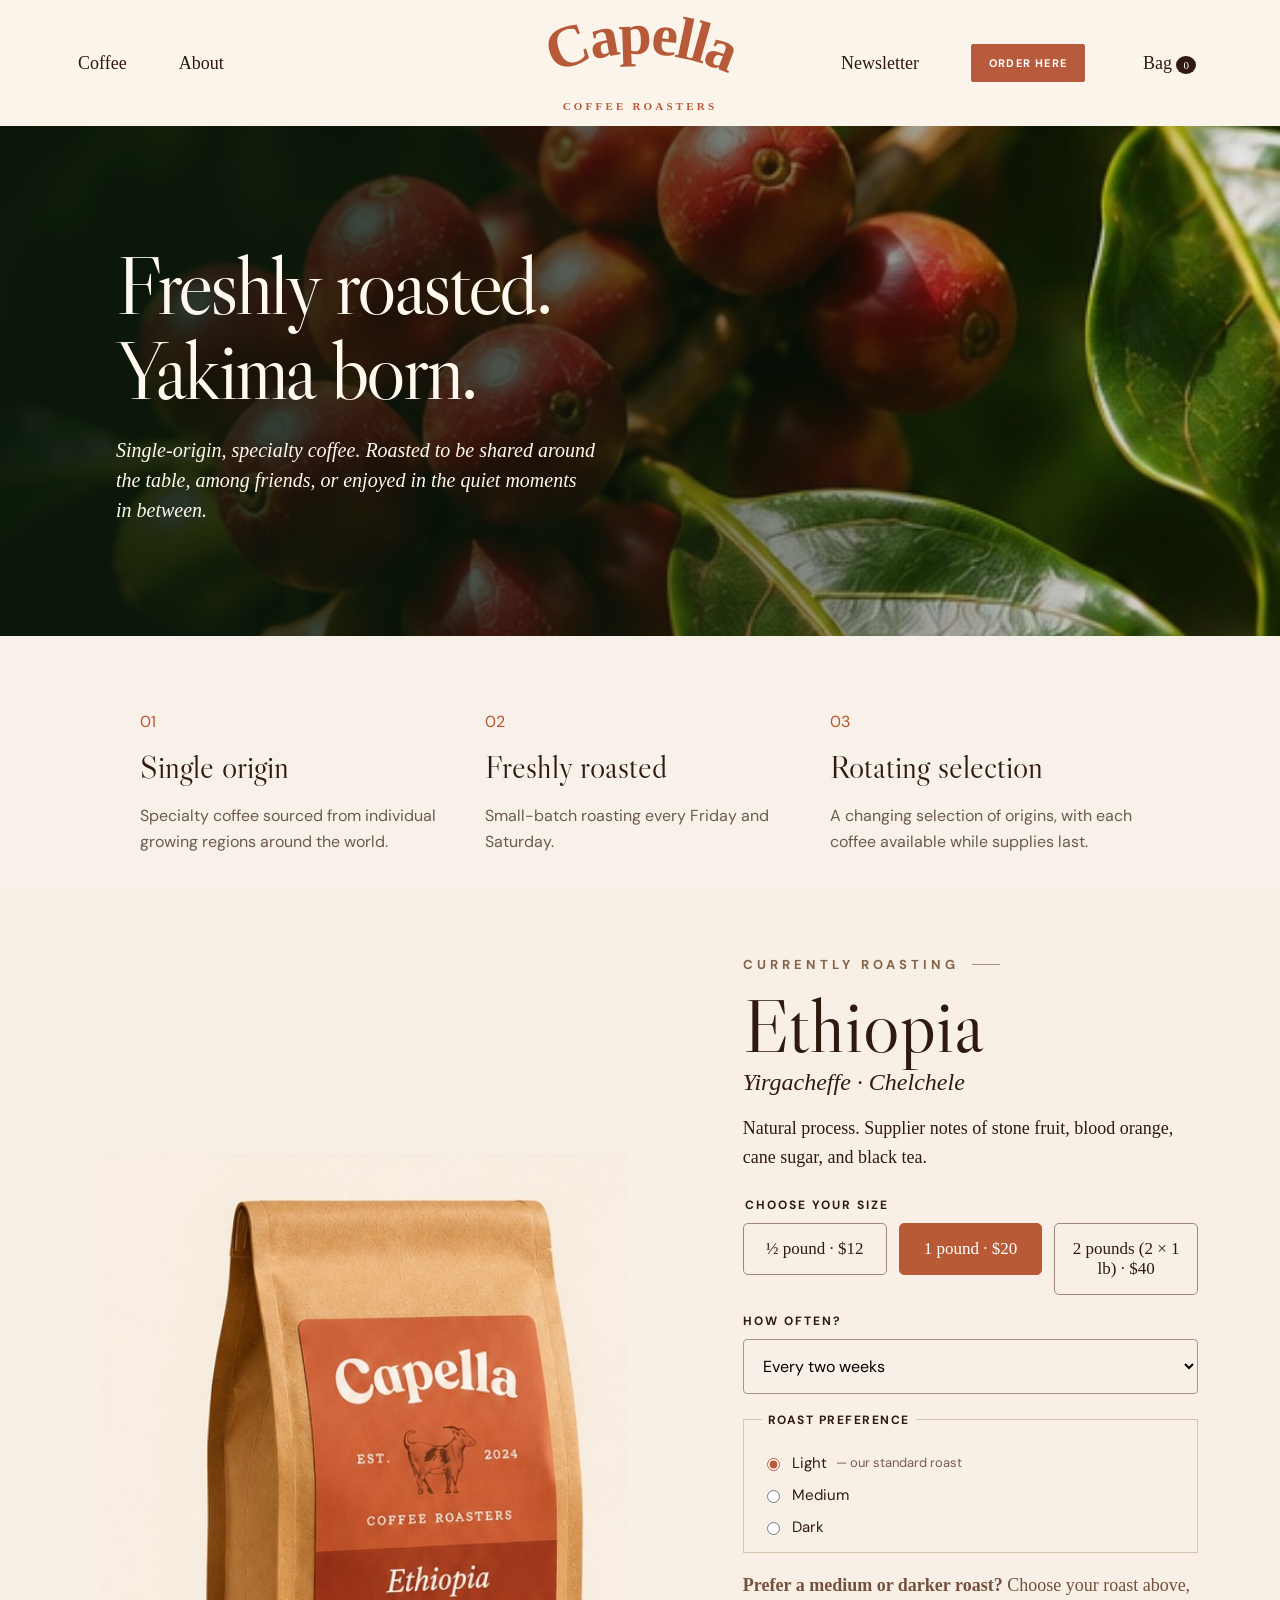
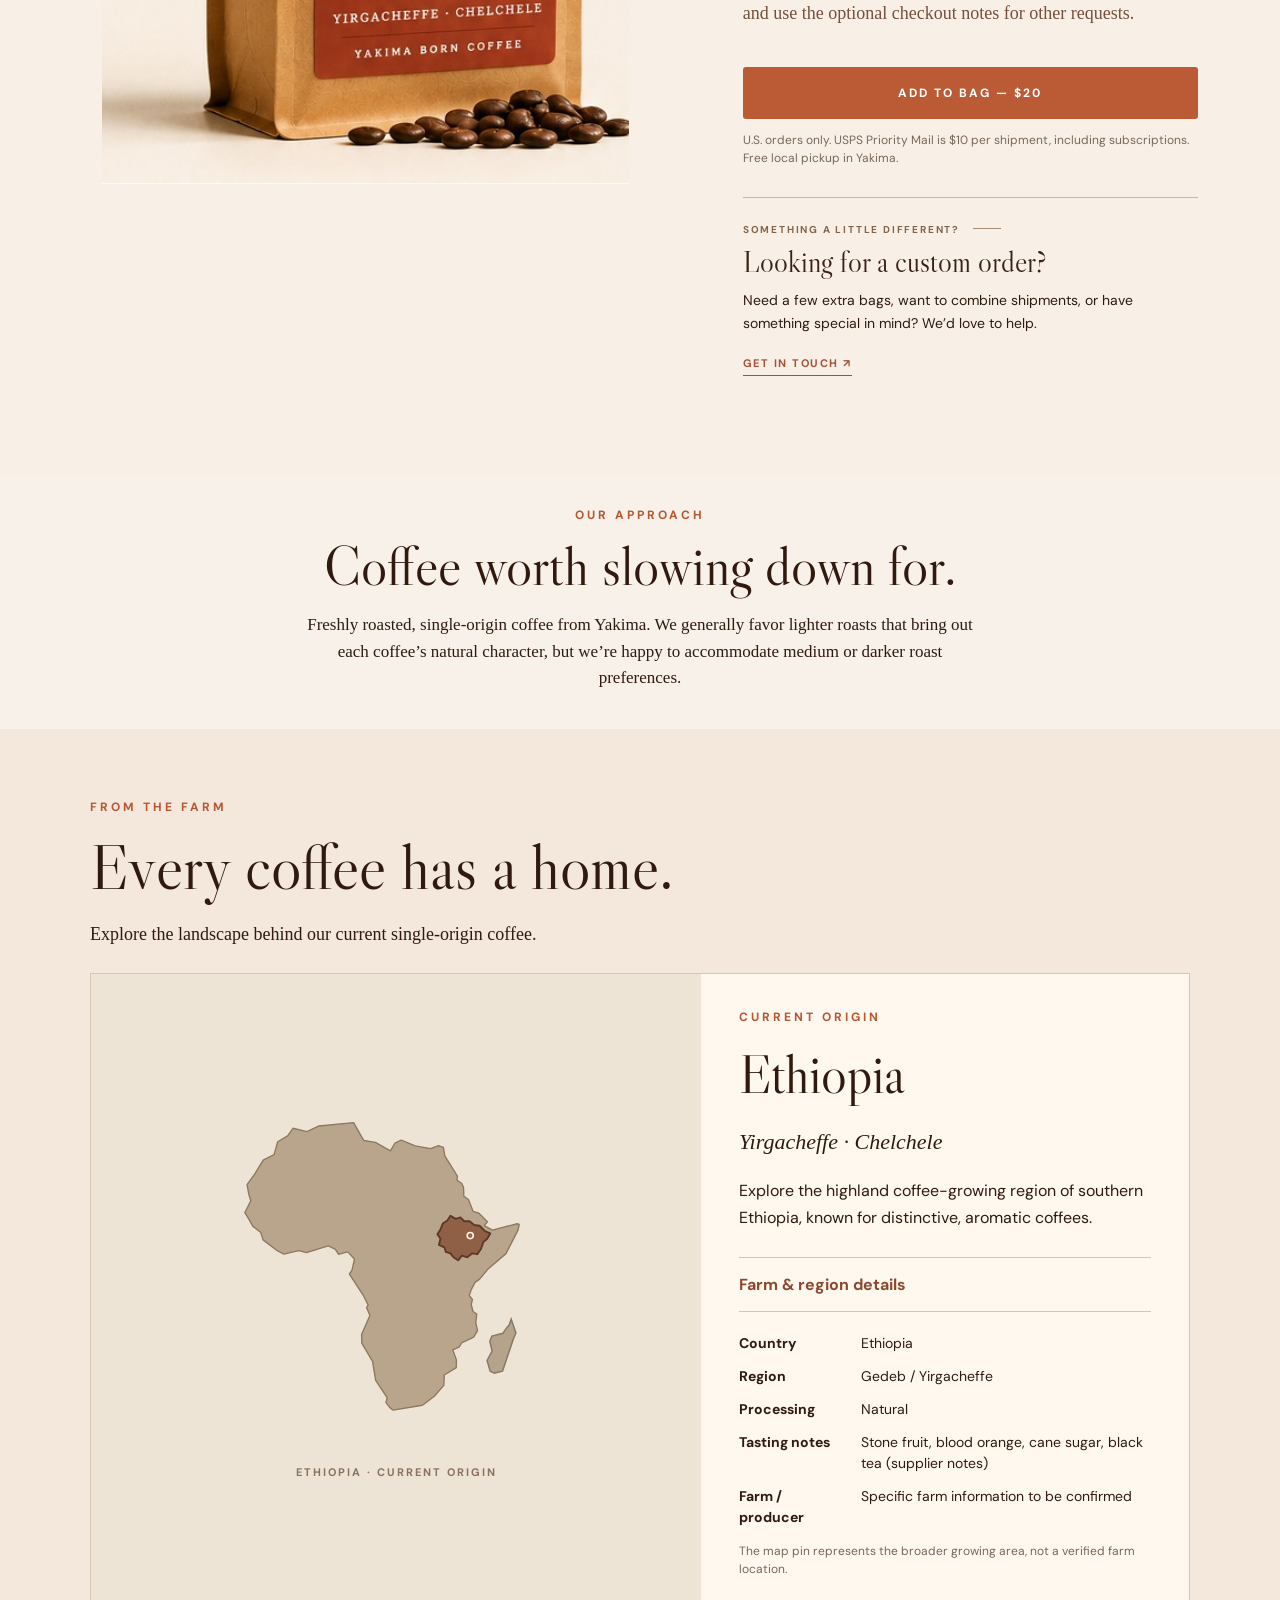
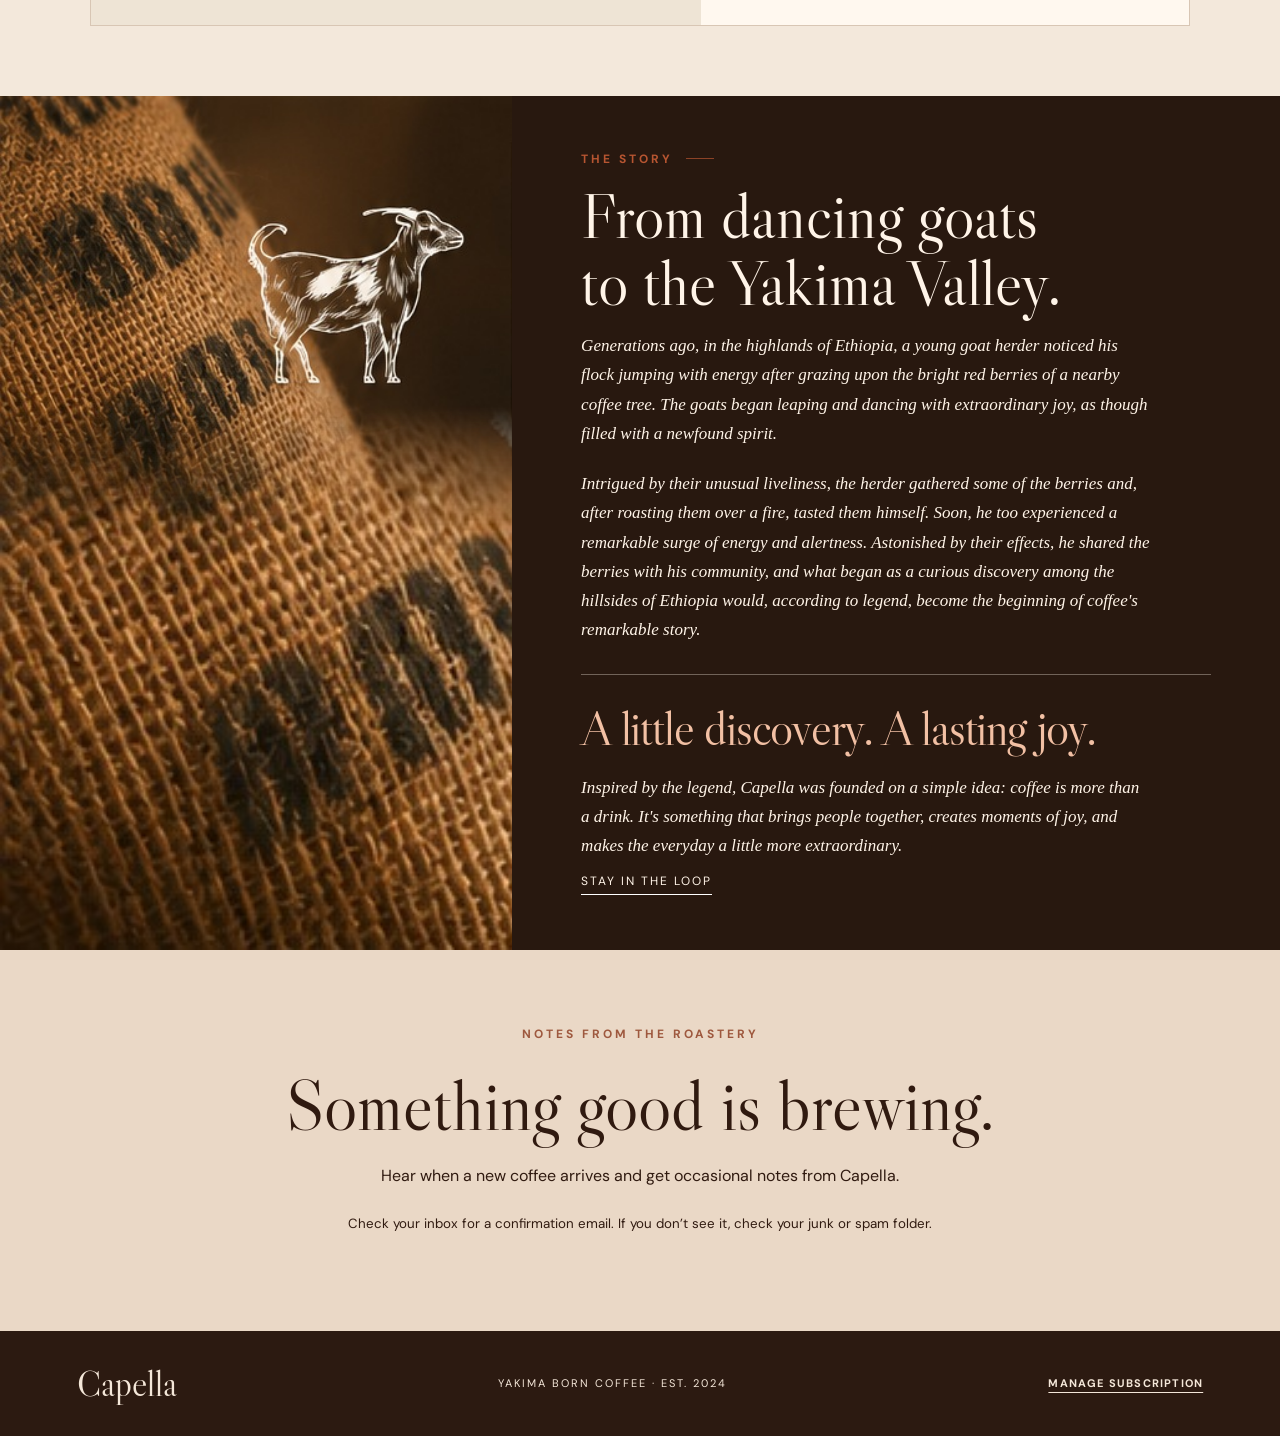
==== commit b8c2e370: "Update three Capella coffee promises with approved minimal copy" ====
--- a/index.html
+++ b/index.html
@@ -1 +1 @@
-<!doctype html><html lang="en"><head><meta charset="utf-8"><meta name="viewport" content="width=device-width,initial-scale=1"><title>Capella Coffee | Yakima Born Coffee</title><link rel="icon" type="image/png" sizes="any" href="/admin-preview/capella-goat-favicon.png?v=goat3"><link rel="apple-touch-icon" href="/admin-preview/capella-goat-apple-touch-icon.png?v=goat3"><meta name="description" content="One rotating single-origin coffee. Freshly roasted. Yakima born."><link rel="preconnect" href="https://fonts.googleapis.com"><link rel="preconnect" href="https://fonts.gstatic.com" crossorigin><link href="https://fonts.googleapis.com/css2?family=DM+Sans:wght@400;500;700&family=Libre+Caslon+Display&display=swap" rel="stylesheet"><link rel="stylesheet" href="styles.css?v=20261113-roast-preference"><script>/* Always start homepage at top, including Safari's restored tabs. */(function(){try{history.scrollRestoration='manual';if(location.hash){history.replaceState(null,'',location.pathname+location.search)}}catch(e){}const top=()=>{window.scrollTo(0,0);document.documentElement.scrollTop=0;document.body.scrollTop=0};top();window.addEventListener('DOMContentLoaded',top,{once:true});window.addEventListener('load',top,{once:true});window.addEventListener('pageshow',()=>{top();requestAnimationFrame(top);setTimeout(top,120);setTimeout(top,600)});})();</script><script>document.addEventListener('DOMContentLoaded',()=>{const brand=document.querySelector('.site-header .brand');if(brand)brand.addEventListener('click',event=>{event.preventDefault();history.replaceState(null,'',location.pathname+location.search);window.scrollTo({top:0,behavior:'instant'});document.documentElement.scrollTop=0;document.body.scrollTop=0;});});</script><!-- MailerLite Universal --><script>(function(w,d,e,u,f,l,n){w[f]=w[f]||function(){(w[f].q=w[f].q||[]).push(arguments);},l=d.createElement(e),l.async=1,l.src=u,n=d.getElementsByTagName(e)[0],n.parentNode.insertBefore(l,n);})(window,document,'script','https://assets.mailerlite.com/js/universal.js','ml');ml('account','2790773');</script><!-- End MailerLite Universal --></head><body id="page-top"><header class="site-header"><nav><a href="#coffee">Coffee</a><a href="#story">About</a></nav><a class="brand" href="#page-top" aria-label="Capella Coffee Roasters — back to top" onclick="event.preventDefault();document.documentElement.style.scrollBehavior='auto';window.scrollTo(0,0);document.documentElement.scrollTop=0;document.body.scrollTop=0;requestAnimationFrame(()=>{window.scrollTo(0,0);document.documentElement.style.scrollBehavior='';});return false;"><svg class="arched-logo" viewBox="0 0 300 100" role="img" aria-label="Capella"><defs><path id="capella-arc" d="M 25 81 Q 150 -10 275 81"/></defs><text fill="currentColor" font-family="Georgia,serif" font-weight="bold" font-size="53" letter-spacing="-2"><textPath href="#capella-arc" startOffset="50%" text-anchor="middle">Capella</textPath></text></svg><small>COFFEE ROASTERS</small></a><nav class="nav-right"><a href="#newsletter">Newsletter</a><a class="header-order" href="#coffee">ORDER HERE</a><button class="cart" id="cartButton">Bag <span id="count">0</span></button></nav></header><main id="top"><section class="hero"><div class="hero-inner"><h1>Freshly roasted.<br>Yakima born.</h1><p>Single-origin, specialty coffee. Roasted to be shared around the table, among friends, or enjoyed in the quiet moments in between.</p></div></section><section class="promise"><article><span>01</span><h3>One origin</h3><p>One carefully chosen single-origin coffee at a time.</p></article><article><span>02</span><h3>Freshly roasted</h3><p>Small-batch roasting every Friday and Saturday.</p></article><article><span>03</span><h3>Always discovering</h3><p>When one coffee is gone, another takes its place.</p></article></section><section class="product-section" id="coffee"><div class="product-photo"><img src="assets/coffee-bag.jpg" alt="Capella coffee packaging from approved design mockup" class="product-image"></div><div class="product-info"><div class="eyebrow">CURRENTLY ROASTING</div><h2>Ethiopia</h2><p class="tasting">Yirgacheffe · Chelchele</p><p>Natural process. Supplier notes of stone fruit, blood orange, cane sugar, and black tea.</p><fieldset><legend>CHOOSE YOUR SIZE</legend><div class="choices"><label><input type="radio" name="size" value="0.5"><span>½ pound · $12</span></label><label><input type="radio" name="size" value="1" checked><span>1 pound · $20</span></label><label><input type="radio" name="size" value="2"><span>2 pounds (2 × 1 lb) · $40</span></label></div></fieldset><label class="field-label" for="frequency">HOW OFTEN?</label><select id="frequency"><option value="once">Just this once</option><option value="weekly">Every week</option><option value="biweekly" selected>Every two weeks</option><option value="monthly">Every month</option></select><fieldset class="roast-preference"><legend>ROAST PREFERENCE</legend><label><input type="radio" name="roast_preference" value="Light" checked> Light <span>— our standard roast</span></label><label><input type="radio" name="roast_preference" value="Medium"> Medium</label><label><input type="radio" name="roast_preference" value="Dark"> Dark</label></fieldset><p class="roast-request-hint"><strong>Prefer a medium or darker roast?</strong> Choose your roast above, and use the optional checkout notes for other requests.</p><button class="btn wide" id="add">ADD TO BAG — $20</button><p class="small-print">U.S. orders only. USPS Priority Mail is $10 per shipment, including subscriptions. Free local pickup in Yakima.</p><div class="custom-order"><div class="eyebrow">SOMETHING A LITTLE DIFFERENT?</div><h3>Looking for a custom order?</h3><p>Need a few extra bags, want to combine shipments, or have something special in mind? We’d love to help.</p><a class="custom-order-link" href="mailto:hello@copacapella.com?subject=Capella%20Custom%20Order">GET IN TOUCH <span aria-hidden="true">↗</span></a></div></div></section><section class="roast-intro" aria-label="Our approach to roasting"><div class="eyebrow">OUR APPROACH</div><h2>Coffee worth slowing down for.</h2><p>Freshly roasted, single-origin coffee from Yakima. We generally favor lighter roasts that bring out each coffee’s natural character, but we’re happy to accommodate medium or darker roast preferences.</p></section><section class="origin-section" id="origin"><div class="origin-heading"><div class="eyebrow">FROM THE FARM</div><h2>Every coffee has a home.</h2><p>Explore the landscape behind our current single-origin coffee.</p></div><div class="origin-layout"><div class="origin-map"><div class="africa-overview" aria-label="Map of Africa with Ethiopia highlighted"><svg viewBox="0 0 420 450" role="img" aria-label="Africa, highlighting Ethiopia in East Africa"><path class="africa-shape" d="M271.8,35.7 L273.7,46.9 L290.1,73.3 L289.5,78.3 L295.9,82.9 L298.1,88.1 L298.5,99.5 L304.5,103.7 L310.5,119.1 L318.2,121.6 L329.3,132.7 L325.1,137.7 L335.8,143.6 L368.1,135.3 L370.7,136.1 L369.3,143.4 L353.4,174.3 L330.5,193.9 L318.8,207.8 L313.0,211.8 L307.9,221.9 L305.6,229.1 L309.7,234.1 L308.1,240.7 L310.5,249.8 L315.3,253.2 L314.1,264.8 L316.4,274.7 L311.3,283.1 L295.6,290.6 L292.8,295.8 L284.1,299.8 L288.8,312.9 L288.6,323 L273,332.6 L272.4,346.1 L260,360.3 L244.5,372.1 L206.2,378.5 L201.7,374.8 L196.8,368.3 L198.6,362.3 L183.5,339.6 L179.4,314.8 L165.4,291.1 L165.1,279.9 L176.1,254.8 L171.6,244.9 L173.6,241.2 L167.8,229.5 L149.2,201.1 L152.6,195.7 L155.9,181.6 L151.9,177.1 L146.8,172 L135.1,175.2 L130.9,168.6 L121.7,164.3 L93.1,173 L83.1,170.3 L63.8,174.9 L55.6,170.8 L36.6,156.4 L33.6,146.7 L23.4,138.7 L17.1,127.6 L12.8,120.9 L20.6,105.3 L18,96.8 L15.7,84.2 L26.5,69.2 L36.8,52.2 L50.9,45.2 L55.7,28.4 L68.6,20.7 L75.6,10.8 L93.8,15.2 L109.6,7.8 L154.7,3.4 L168,26.8 L183.1,29.2 L202.7,40.2 L208.5,30.3 L216.9,26.3 L235,33.7 L255.1,37.3 L265.3,33.3 Z"/><path class="madagascar" d="M338,330.1 L332.9,327.6 L328.8,313.7 L335.3,301.5 L332.4,288.6 L335.1,281.8 L349.5,278.1 L353.8,271.8 L357.8,267.2 L360.2,259.8 L366.4,277.9 L363.2,285.2 L348.9,327.6 Z"/><path class="ethiopia-country" d="M271 135 L277 131 L281 125 L288 129 L294 127 L299 132 L306 132 L312 137 L319 138 L326 145 L333 148 L329 155 L324 159 L321 168 L316 175 L309 174 L303 179 L296 177 L291 183 L285 179 L281 174 L275 172 L273 166 L266 163 L268 155 L264 149 L268 143 Z"/><circle class="ethiopia-pin" cx="306.8" cy="150.8" r="4"/></svg><div class="map-caption">ETHIOPIA · CURRENT ORIGIN</div></div></div><aside class="origin-panel" id="originPanel"><div class="eyebrow">CURRENT ORIGIN</div><h3>Ethiopia</h3><p class="origin-region">Yirgacheffe · Chelchele</p><p>Explore the highland coffee-growing region of southern Ethiopia, known for distinctive, aromatic coffees.</p><h4 class="origin-more">Farm & region details</h4><div id="originDetails"><dl><dt>Country</dt><dd>Ethiopia</dd><dt>Region</dt><dd>Gedeb / Yirgacheffe</dd><dt>Processing</dt><dd>Natural</dd><dt>Tasting notes</dt><dd>Stone fruit, blood orange, cane sugar, black tea (supplier notes)</dd><dt>Farm / producer</dt><dd>Specific farm information to be confirmed</dd></dl><p class="origin-note">The map pin represents the broader growing area, not a verified farm location.</p></div></aside></div></section><section class="story-section" id="story"><div class="story-art"><img class="story-image" src="assets/goat-story.jpg" alt="Capella goat illustration from approved design mockup"></div><div class="story-content"><div class="eyebrow">THE STORY</div><h2>From dancing goats<br>to the Yakima Valley.</h2><div class="story-legend"><p>Generations ago, in the highlands of Ethiopia, a young goat herder noticed his flock jumping with energy after grazing upon the bright red berries of a nearby coffee tree. The goats began leaping and dancing with extraordinary joy, as though filled with a newfound spirit.</p><p>Intrigued by their unusual liveliness, the herder gathered some of the berries and, after roasting them over a fire, tasted them himself. Soon, he too experienced a remarkable surge of energy and alertness. Astonished by their effects, he shared the berries with his community, and what began as a curious discovery among the hillsides of Ethiopia would, according to legend, become the beginning of coffee's remarkable story.</p></div><div class="story-conclusion"><h3>A little discovery. A lasting joy.</h3><p>Inspired by the legend, Capella was founded on a simple idea: coffee is more than a drink. It's something that brings people together, creates moments of joy, and makes the everyday a little more extraordinary.</p></div><a href="#newsletter" class="story-link">STAY IN THE LOOP</a></div></section><section class="newsletter" id="newsletter"><div class="eyebrow">NOTES FROM THE ROASTERY</div><h2>Something good is brewing.</h2><p>Hear when a new coffee arrives and get occasional notes from Capella.</p><div class="ml-embedded" data-form="o4qWi5"></div><p><small>Check your inbox for a confirmation email. If you don’t see it, check your junk or spam folder.</small></p></section></main><footer><span class="footer-brand">Capella</span><span>YAKIMA BORN COFFEE · EST. 2024</span><a href="https://billing.stripe.com/p/login/4gM5kD4gGbhQg9wfeJdwc00" target="_blank" rel="noopener noreferrer" class="subscription-link">MANAGE SUBSCRIPTION</a></footer><dialog id="cartDialog"><button class="close" id="closeCart" aria-label="Close">×</button><h2>Your coffee</h2><p id="cartSummary"></p><fieldset class="delivery-choice"><legend>HOW WOULD YOU LIKE YOUR COFFEE?</legend><label><input type="radio" name="delivery" value="shipping" checked> USPS Priority Mail · $10 per shipment</label><label><input type="radio" name="delivery" value="pickup"> Free Yakima pickup</label></fieldset><button class="btn wide" id="checkoutButton" type="button">SECURE CHECKOUT</button><p class="small-print" id="checkoutStatus" role="status">U.S. orders only. Subscriptions renew automatically.</p></dialog><script src="script.js?v=20261114-two-pounds"></script></body></html>+<!doctype html><html lang="en"><head><meta charset="utf-8"><meta name="viewport" content="width=device-width,initial-scale=1"><title>Capella Coffee | Yakima Born Coffee</title><link rel="icon" type="image/png" sizes="any" href="/admin-preview/capella-goat-favicon.png?v=goat3"><link rel="apple-touch-icon" href="/admin-preview/capella-goat-apple-touch-icon.png?v=goat3"><meta name="description" content="One rotating single-origin coffee. Freshly roasted. Yakima born."><link rel="preconnect" href="https://fonts.googleapis.com"><link rel="preconnect" href="https://fonts.gstatic.com" crossorigin><link href="https://fonts.googleapis.com/css2?family=DM+Sans:wght@400;500;700&family=Libre+Caslon+Display&display=swap" rel="stylesheet"><link rel="stylesheet" href="styles.css?v=20261113-roast-preference"><script>/* Always start homepage at top, including Safari's restored tabs. */(function(){try{history.scrollRestoration='manual';if(location.hash){history.replaceState(null,'',location.pathname+location.search)}}catch(e){}const top=()=>{window.scrollTo(0,0);document.documentElement.scrollTop=0;document.body.scrollTop=0};top();window.addEventListener('DOMContentLoaded',top,{once:true});window.addEventListener('load',top,{once:true});window.addEventListener('pageshow',()=>{top();requestAnimationFrame(top);setTimeout(top,120);setTimeout(top,600)});})();</script><script>document.addEventListener('DOMContentLoaded',()=>{const brand=document.querySelector('.site-header .brand');if(brand)brand.addEventListener('click',event=>{event.preventDefault();history.replaceState(null,'',location.pathname+location.search);window.scrollTo({top:0,behavior:'instant'});document.documentElement.scrollTop=0;document.body.scrollTop=0;});});</script><!-- MailerLite Universal --><script>(function(w,d,e,u,f,l,n){w[f]=w[f]||function(){(w[f].q=w[f].q||[]).push(arguments);},l=d.createElement(e),l.async=1,l.src=u,n=d.getElementsByTagName(e)[0],n.parentNode.insertBefore(l,n);})(window,document,'script','https://assets.mailerlite.com/js/universal.js','ml');ml('account','2790773');</script><!-- End MailerLite Universal --></head><body id="page-top"><header class="site-header"><nav><a href="#coffee">Coffee</a><a href="#story">About</a></nav><a class="brand" href="#page-top" aria-label="Capella Coffee Roasters — back to top" onclick="event.preventDefault();document.documentElement.style.scrollBehavior='auto';window.scrollTo(0,0);document.documentElement.scrollTop=0;document.body.scrollTop=0;requestAnimationFrame(()=>{window.scrollTo(0,0);document.documentElement.style.scrollBehavior='';});return false;"><svg class="arched-logo" viewBox="0 0 300 100" role="img" aria-label="Capella"><defs><path id="capella-arc" d="M 25 81 Q 150 -10 275 81"/></defs><text fill="currentColor" font-family="Georgia,serif" font-weight="bold" font-size="53" letter-spacing="-2"><textPath href="#capella-arc" startOffset="50%" text-anchor="middle">Capella</textPath></text></svg><small>COFFEE ROASTERS</small></a><nav class="nav-right"><a href="#newsletter">Newsletter</a><a class="header-order" href="#coffee">ORDER HERE</a><button class="cart" id="cartButton">Bag <span id="count">0</span></button></nav></header><main id="top"><section class="hero"><div class="hero-inner"><h1>Freshly roasted.<br>Yakima born.</h1><p>Single-origin, specialty coffee. Roasted to be shared around the table, among friends, or enjoyed in the quiet moments in between.</p></div></section><section class="promise"><article><span>01</span><h3>Single origin</h3><p>Specialty coffee sourced from individual growing regions around the world.</p></article><article><span>02</span><h3>Freshly roasted</h3><p>Small-batch roasting every Friday and Saturday.</p></article><article><span>03</span><h3>Rotating selection</h3><p>A changing selection of origins, with each coffee available while supplies last.</p></article></section><section class="product-section" id="coffee"><div class="product-photo"><img src="assets/coffee-bag.jpg" alt="Capella coffee packaging from approved design mockup" class="product-image"></div><div class="product-info"><div class="eyebrow">CURRENTLY ROASTING</div><h2>Ethiopia</h2><p class="tasting">Yirgacheffe · Chelchele</p><p>Natural process. Supplier notes of stone fruit, blood orange, cane sugar, and black tea.</p><fieldset><legend>CHOOSE YOUR SIZE</legend><div class="choices"><label><input type="radio" name="size" value="0.5"><span>½ pound · $12</span></label><label><input type="radio" name="size" value="1" checked><span>1 pound · $20</span></label><label><input type="radio" name="size" value="2"><span>2 pounds (2 × 1 lb) · $40</span></label></div></fieldset><label class="field-label" for="frequency">HOW OFTEN?</label><select id="frequency"><option value="once">Just this once</option><option value="weekly">Every week</option><option value="biweekly" selected>Every two weeks</option><option value="monthly">Every month</option></select><fieldset class="roast-preference"><legend>ROAST PREFERENCE</legend><label><input type="radio" name="roast_preference" value="Light" checked> Light <span>— our standard roast</span></label><label><input type="radio" name="roast_preference" value="Medium"> Medium</label><label><input type="radio" name="roast_preference" value="Dark"> Dark</label></fieldset><p class="roast-request-hint"><strong>Prefer a medium or darker roast?</strong> Choose your roast above, and use the optional checkout notes for other requests.</p><button class="btn wide" id="add">ADD TO BAG — $20</button><p class="small-print">U.S. orders only. USPS Priority Mail is $10 per shipment, including subscriptions. Free local pickup in Yakima.</p><div class="custom-order"><div class="eyebrow">SOMETHING A LITTLE DIFFERENT?</div><h3>Looking for a custom order?</h3><p>Need a few extra bags, want to combine shipments, or have something special in mind? We’d love to help.</p><a class="custom-order-link" href="mailto:hello@copacapella.com?subject=Capella%20Custom%20Order">GET IN TOUCH <span aria-hidden="true">↗</span></a></div></div></section><section class="roast-intro" aria-label="Our approach to roasting"><div class="eyebrow">OUR APPROACH</div><h2>Coffee worth slowing down for.</h2><p>Freshly roasted, single-origin coffee from Yakima. We generally favor lighter roasts that bring out each coffee’s natural character, but we’re happy to accommodate medium or darker roast preferences.</p></section><section class="origin-section" id="origin"><div class="origin-heading"><div class="eyebrow">FROM THE FARM</div><h2>Every coffee has a home.</h2><p>Explore the landscape behind our current single-origin coffee.</p></div><div class="origin-layout"><div class="origin-map"><div class="africa-overview" aria-label="Map of Africa with Ethiopia highlighted"><svg viewBox="0 0 420 450" role="img" aria-label="Africa, highlighting Ethiopia in East Africa"><path class="africa-shape" d="M271.8,35.7 L273.7,46.9 L290.1,73.3 L289.5,78.3 L295.9,82.9 L298.1,88.1 L298.5,99.5 L304.5,103.7 L310.5,119.1 L318.2,121.6 L329.3,132.7 L325.1,137.7 L335.8,143.6 L368.1,135.3 L370.7,136.1 L369.3,143.4 L353.4,174.3 L330.5,193.9 L318.8,207.8 L313.0,211.8 L307.9,221.9 L305.6,229.1 L309.7,234.1 L308.1,240.7 L310.5,249.8 L315.3,253.2 L314.1,264.8 L316.4,274.7 L311.3,283.1 L295.6,290.6 L292.8,295.8 L284.1,299.8 L288.8,312.9 L288.6,323 L273,332.6 L272.4,346.1 L260,360.3 L244.5,372.1 L206.2,378.5 L201.7,374.8 L196.8,368.3 L198.6,362.3 L183.5,339.6 L179.4,314.8 L165.4,291.1 L165.1,279.9 L176.1,254.8 L171.6,244.9 L173.6,241.2 L167.8,229.5 L149.2,201.1 L152.6,195.7 L155.9,181.6 L151.9,177.1 L146.8,172 L135.1,175.2 L130.9,168.6 L121.7,164.3 L93.1,173 L83.1,170.3 L63.8,174.9 L55.6,170.8 L36.6,156.4 L33.6,146.7 L23.4,138.7 L17.1,127.6 L12.8,120.9 L20.6,105.3 L18,96.8 L15.7,84.2 L26.5,69.2 L36.8,52.2 L50.9,45.2 L55.7,28.4 L68.6,20.7 L75.6,10.8 L93.8,15.2 L109.6,7.8 L154.7,3.4 L168,26.8 L183.1,29.2 L202.7,40.2 L208.5,30.3 L216.9,26.3 L235,33.7 L255.1,37.3 L265.3,33.3 Z"/><path class="madagascar" d="M338,330.1 L332.9,327.6 L328.8,313.7 L335.3,301.5 L332.4,288.6 L335.1,281.8 L349.5,278.1 L353.8,271.8 L357.8,267.2 L360.2,259.8 L366.4,277.9 L363.2,285.2 L348.9,327.6 Z"/><path class="ethiopia-country" d="M271 135 L277 131 L281 125 L288 129 L294 127 L299 132 L306 132 L312 137 L319 138 L326 145 L333 148 L329 155 L324 159 L321 168 L316 175 L309 174 L303 179 L296 177 L291 183 L285 179 L281 174 L275 172 L273 166 L266 163 L268 155 L264 149 L268 143 Z"/><circle class="ethiopia-pin" cx="306.8" cy="150.8" r="4"/></svg><div class="map-caption">ETHIOPIA · CURRENT ORIGIN</div></div></div><aside class="origin-panel" id="originPanel"><div class="eyebrow">CURRENT ORIGIN</div><h3>Ethiopia</h3><p class="origin-region">Yirgacheffe · Chelchele</p><p>Explore the highland coffee-growing region of southern Ethiopia, known for distinctive, aromatic coffees.</p><h4 class="origin-more">Farm & region details</h4><div id="originDetails"><dl><dt>Country</dt><dd>Ethiopia</dd><dt>Region</dt><dd>Gedeb / Yirgacheffe</dd><dt>Processing</dt><dd>Natural</dd><dt>Tasting notes</dt><dd>Stone fruit, blood orange, cane sugar, black tea (supplier notes)</dd><dt>Farm / producer</dt><dd>Specific farm information to be confirmed</dd></dl><p class="origin-note">The map pin represents the broader growing area, not a verified farm location.</p></div></aside></div></section><section class="story-section" id="story"><div class="story-art"><img class="story-image" src="assets/goat-story.jpg" alt="Capella goat illustration from approved design mockup"></div><div class="story-content"><div class="eyebrow">THE STORY</div><h2>From dancing goats<br>to the Yakima Valley.</h2><div class="story-legend"><p>Generations ago, in the highlands of Ethiopia, a young goat herder noticed his flock jumping with energy after grazing upon the bright red berries of a nearby coffee tree. The goats began leaping and dancing with extraordinary joy, as though filled with a newfound spirit.</p><p>Intrigued by their unusual liveliness, the herder gathered some of the berries and, after roasting them over a fire, tasted them himself. Soon, he too experienced a remarkable surge of energy and alertness. Astonished by their effects, he shared the berries with his community, and what began as a curious discovery among the hillsides of Ethiopia would, according to legend, become the beginning of coffee's remarkable story.</p></div><div class="story-conclusion"><h3>A little discovery. A lasting joy.</h3><p>Inspired by the legend, Capella was founded on a simple idea: coffee is more than a drink. It's something that brings people together, creates moments of joy, and makes the everyday a little more extraordinary.</p></div><a href="#newsletter" class="story-link">STAY IN THE LOOP</a></div></section><section class="newsletter" id="newsletter"><div class="eyebrow">NOTES FROM THE ROASTERY</div><h2>Something good is brewing.</h2><p>Hear when a new coffee arrives and get occasional notes from Capella.</p><div class="ml-embedded" data-form="o4qWi5"></div><p><small>Check your inbox for a confirmation email. If you don’t see it, check your junk or spam folder.</small></p></section></main><footer><span class="footer-brand">Capella</span><span>YAKIMA BORN COFFEE · EST. 2024</span><a href="https://billing.stripe.com/p/login/4gM5kD4gGbhQg9wfeJdwc00" target="_blank" rel="noopener noreferrer" class="subscription-link">MANAGE SUBSCRIPTION</a></footer><dialog id="cartDialog"><button class="close" id="closeCart" aria-label="Close">×</button><h2>Your coffee</h2><p id="cartSummary"></p><fieldset class="delivery-choice"><legend>HOW WOULD YOU LIKE YOUR COFFEE?</legend><label><input type="radio" name="delivery" value="shipping" checked> USPS Priority Mail · $10 per shipment</label><label><input type="radio" name="delivery" value="pickup"> Free Yakima pickup</label></fieldset><button class="btn wide" id="checkoutButton" type="button">SECURE CHECKOUT</button><p class="small-print" id="checkoutStatus" role="status">U.S. orders only. Subscriptions renew automatically.</p></dialog><script src="script.js?v=20261114-two-pounds"></script></body></html>
--- a/styles.css
+++ b/styles.css
@@ -266,3 +266,14 @@
 /* Self-service subscription management in the storefront footer. */
 .subscription-link{font:700 11px 'DM Sans',sans-serif;letter-spacing:1.2px;text-decoration:underline;text-underline-offset:5px;white-space:nowrap}
 .subscription-link:hover{color:#b75b3c}
+
+/* Tighter spacing for the roasting philosophy below the order form. */
+.roast-intro{padding:32px 7% 38px}
+.roast-intro h2{margin:9px auto 12px}
+.roast-intro p{line-height:1.55}
+@media(max-width:700px){.roast-intro{padding:28px 7% 32px}}
+
+/* Tighten the transition from the three coffee promises to the ordering area. */
+.promise{padding-bottom:20px}
+.product-section{padding-top:18px}
+@media(max-width:700px){.promise{padding-bottom:12px}.product-section{padding-top:14px}}
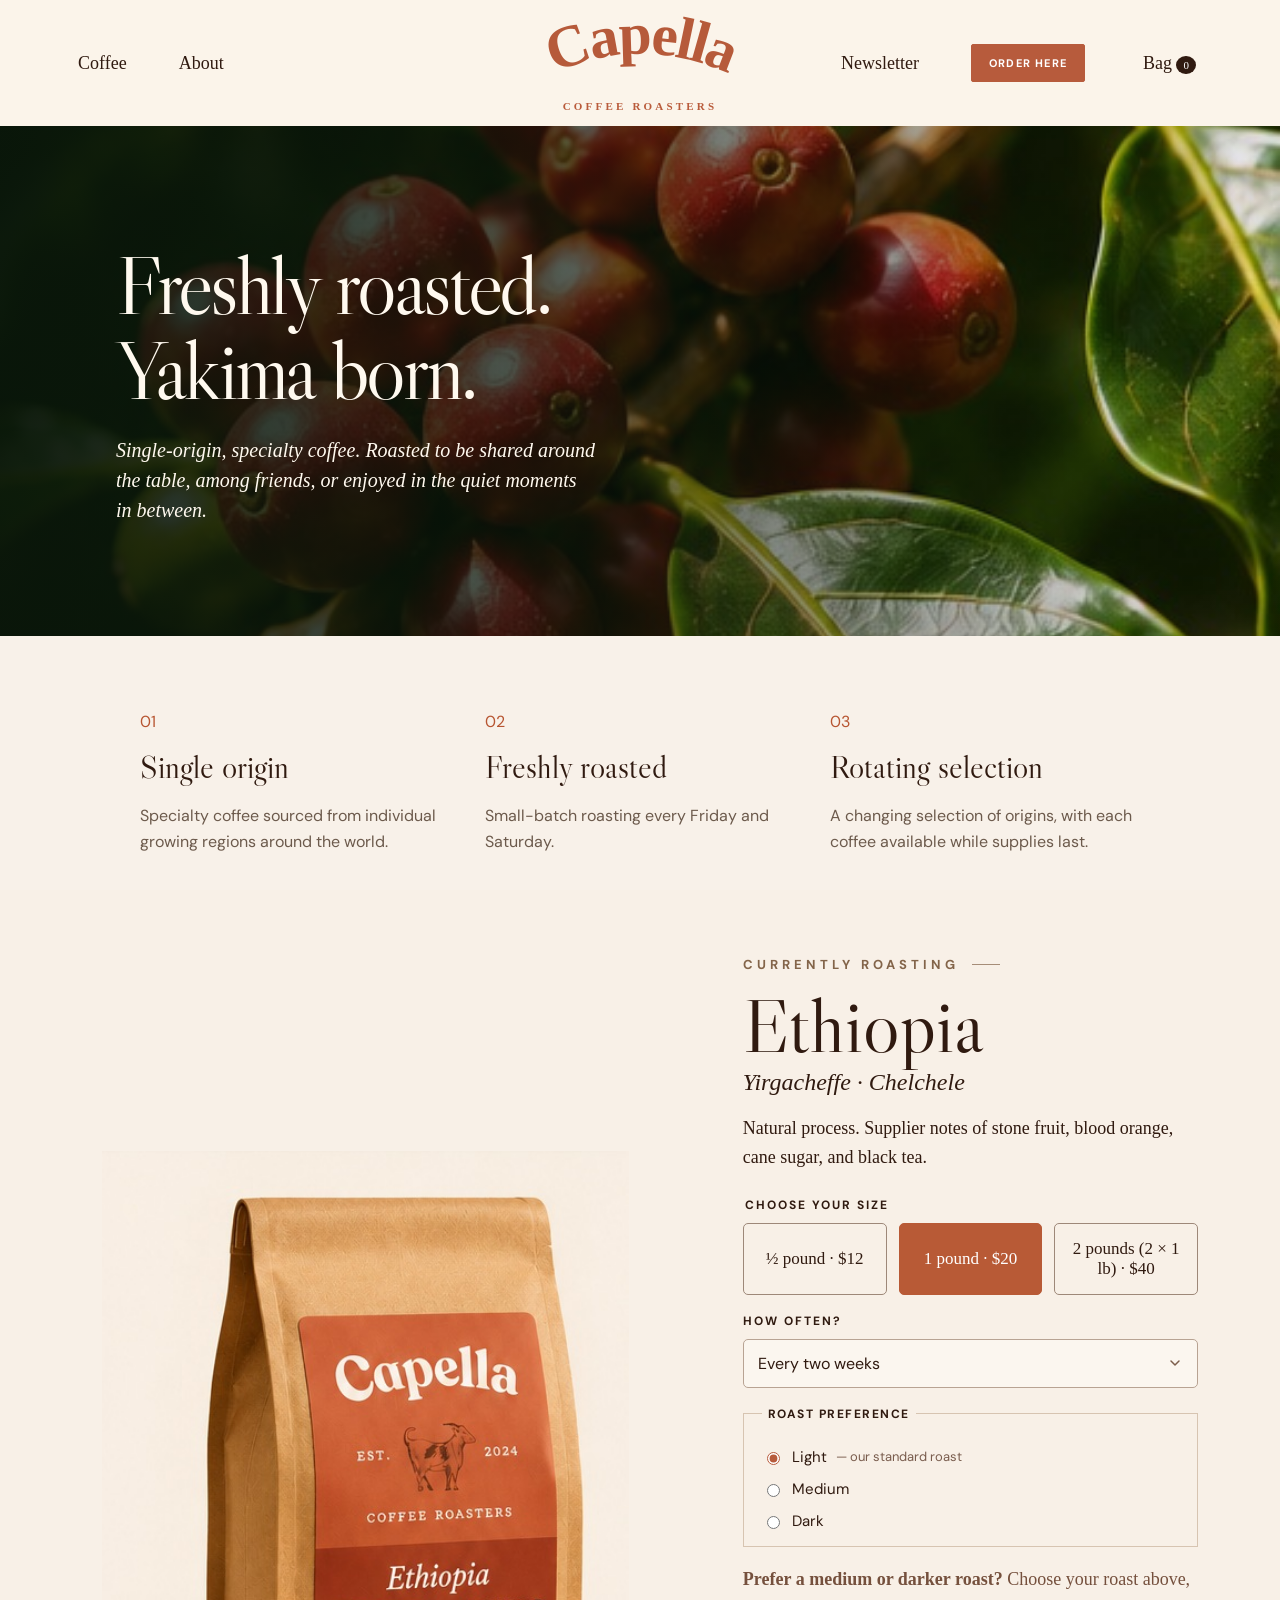
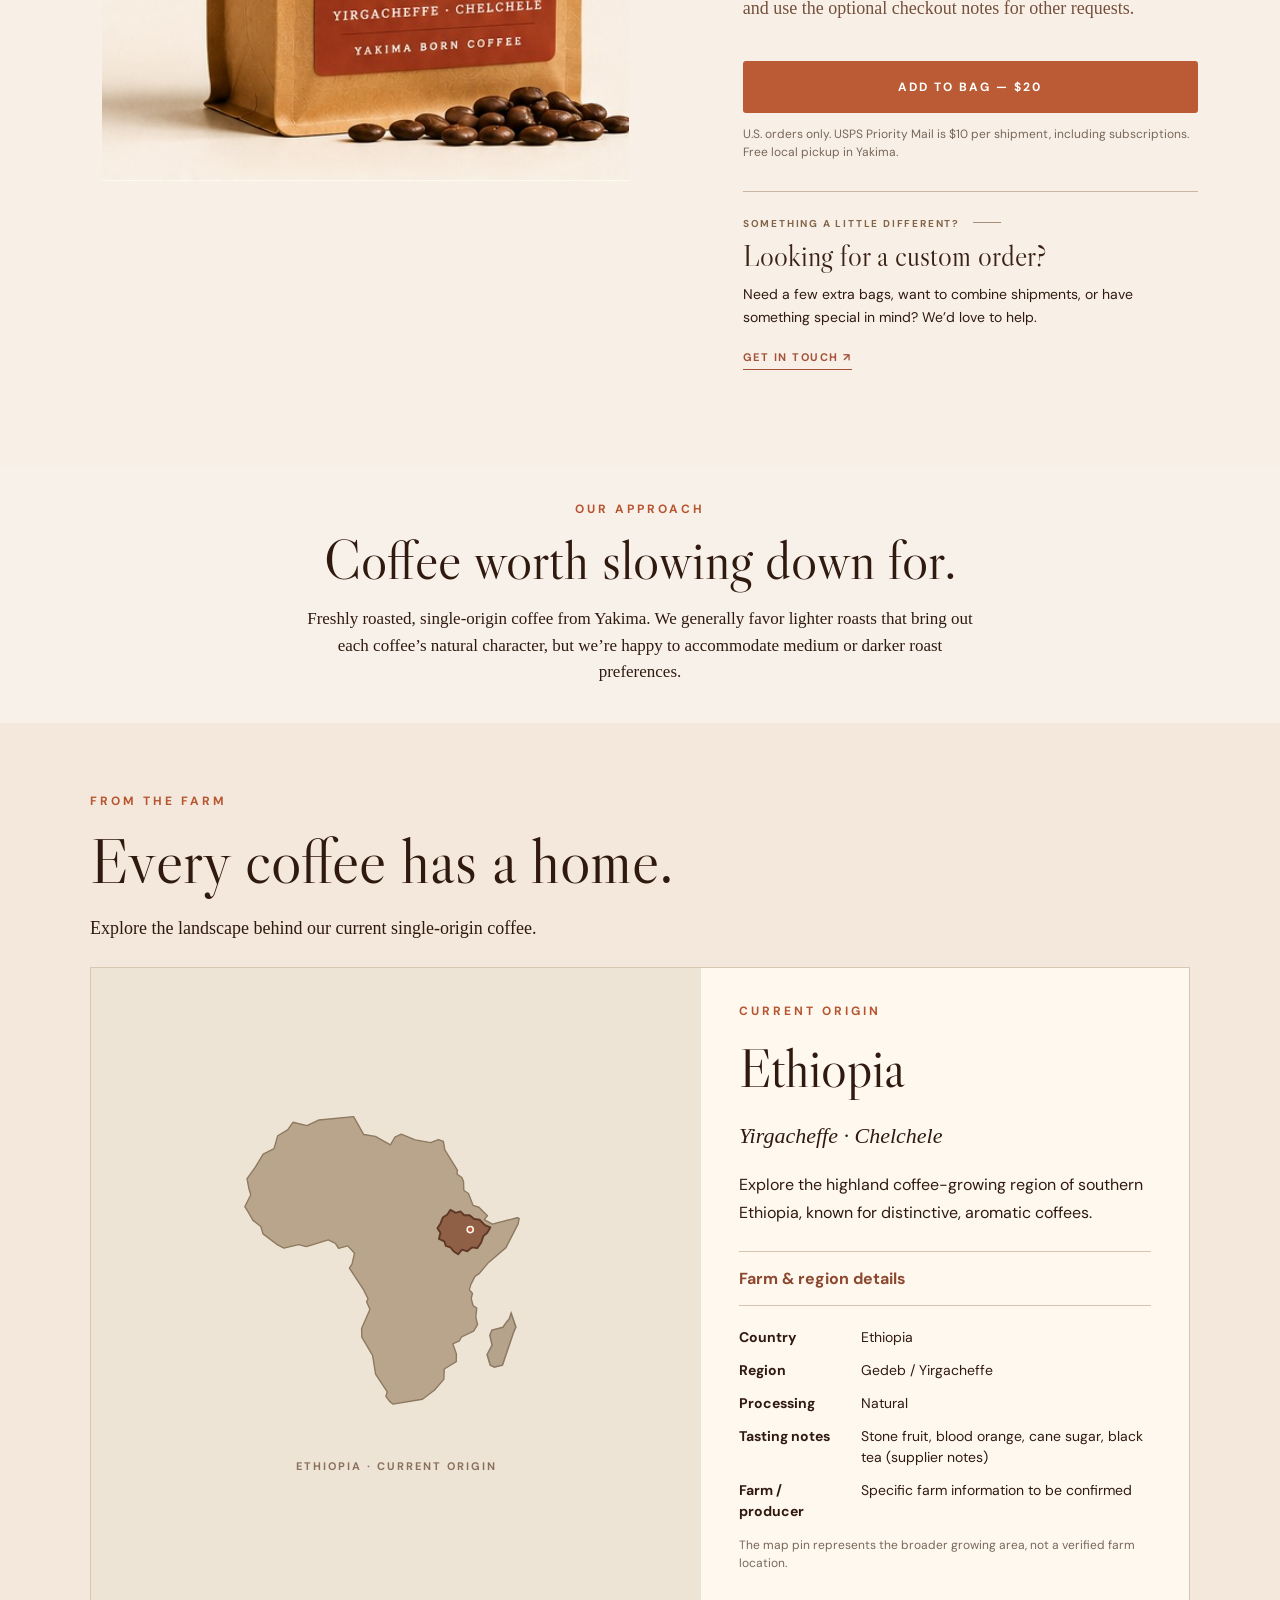
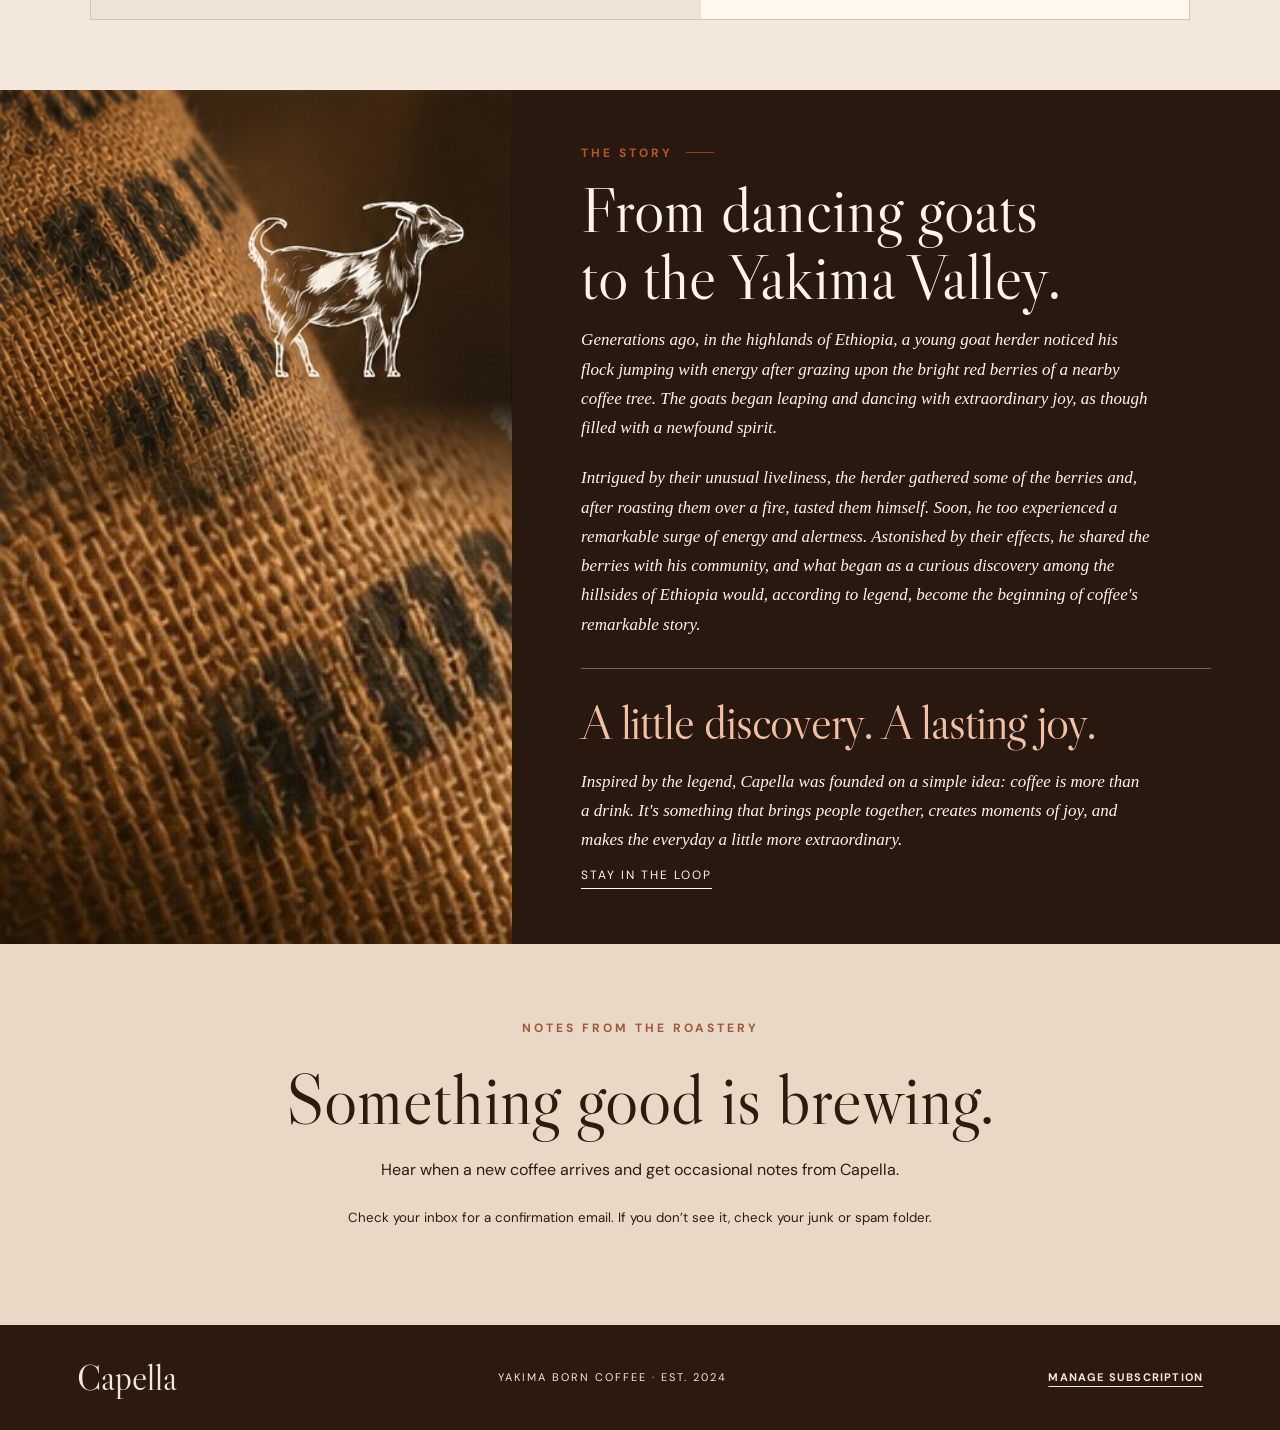
==== commit 07e68962: "Refresh storefront styling cache" ====
--- a/index.html
+++ b/index.html
@@ -1 +1 @@
-<!doctype html><html lang="en"><head><meta charset="utf-8"><meta name="viewport" content="width=device-width,initial-scale=1"><title>Capella Coffee | Yakima Born Coffee</title><link rel="icon" type="image/png" sizes="any" href="/admin-preview/capella-goat-favicon.png?v=goat3"><link rel="apple-touch-icon" href="/admin-preview/capella-goat-apple-touch-icon.png?v=goat3"><meta name="description" content="One rotating single-origin coffee. Freshly roasted. Yakima born."><link rel="preconnect" href="https://fonts.googleapis.com"><link rel="preconnect" href="https://fonts.gstatic.com" crossorigin><link href="https://fonts.googleapis.com/css2?family=DM+Sans:wght@400;500;700&family=Libre+Caslon+Display&display=swap" rel="stylesheet"><link rel="stylesheet" href="styles.css?v=20261113-roast-preference"><script>/* Always start homepage at top, including Safari's restored tabs. */(function(){try{history.scrollRestoration='manual';if(location.hash){history.replaceState(null,'',location.pathname+location.search)}}catch(e){}const top=()=>{window.scrollTo(0,0);document.documentElement.scrollTop=0;document.body.scrollTop=0};top();window.addEventListener('DOMContentLoaded',top,{once:true});window.addEventListener('load',top,{once:true});window.addEventListener('pageshow',()=>{top();requestAnimationFrame(top);setTimeout(top,120);setTimeout(top,600)});})();</script><script>document.addEventListener('DOMContentLoaded',()=>{const brand=document.querySelector('.site-header .brand');if(brand)brand.addEventListener('click',event=>{event.preventDefault();history.replaceState(null,'',location.pathname+location.search);window.scrollTo({top:0,behavior:'instant'});document.documentElement.scrollTop=0;document.body.scrollTop=0;});});</script><!-- MailerLite Universal --><script>(function(w,d,e,u,f,l,n){w[f]=w[f]||function(){(w[f].q=w[f].q||[]).push(arguments);},l=d.createElement(e),l.async=1,l.src=u,n=d.getElementsByTagName(e)[0],n.parentNode.insertBefore(l,n);})(window,document,'script','https://assets.mailerlite.com/js/universal.js','ml');ml('account','2790773');</script><!-- End MailerLite Universal --></head><body id="page-top"><header class="site-header"><nav><a href="#coffee">Coffee</a><a href="#story">About</a></nav><a class="brand" href="#page-top" aria-label="Capella Coffee Roasters — back to top" onclick="event.preventDefault();document.documentElement.style.scrollBehavior='auto';window.scrollTo(0,0);document.documentElement.scrollTop=0;document.body.scrollTop=0;requestAnimationFrame(()=>{window.scrollTo(0,0);document.documentElement.style.scrollBehavior='';});return false;"><svg class="arched-logo" viewBox="0 0 300 100" role="img" aria-label="Capella"><defs><path id="capella-arc" d="M 25 81 Q 150 -10 275 81"/></defs><text fill="currentColor" font-family="Georgia,serif" font-weight="bold" font-size="53" letter-spacing="-2"><textPath href="#capella-arc" startOffset="50%" text-anchor="middle">Capella</textPath></text></svg><small>COFFEE ROASTERS</small></a><nav class="nav-right"><a href="#newsletter">Newsletter</a><a class="header-order" href="#coffee">ORDER HERE</a><button class="cart" id="cartButton">Bag <span id="count">0</span></button></nav></header><main id="top"><section class="hero"><div class="hero-inner"><h1>Freshly roasted.<br>Yakima born.</h1><p>Single-origin, specialty coffee. Roasted to be shared around the table, among friends, or enjoyed in the quiet moments in between.</p></div></section><section class="promise"><article><span>01</span><h3>Single origin</h3><p>Specialty coffee sourced from individual growing regions around the world.</p></article><article><span>02</span><h3>Freshly roasted</h3><p>Small-batch roasting every Friday and Saturday.</p></article><article><span>03</span><h3>Rotating selection</h3><p>A changing selection of origins, with each coffee available while supplies last.</p></article></section><section class="product-section" id="coffee"><div class="product-photo"><img src="assets/coffee-bag.jpg" alt="Capella coffee packaging from approved design mockup" class="product-image"></div><div class="product-info"><div class="eyebrow">CURRENTLY ROASTING</div><h2>Ethiopia</h2><p class="tasting">Yirgacheffe · Chelchele</p><p>Natural process. Supplier notes of stone fruit, blood orange, cane sugar, and black tea.</p><fieldset><legend>CHOOSE YOUR SIZE</legend><div class="choices"><label><input type="radio" name="size" value="0.5"><span>½ pound · $12</span></label><label><input type="radio" name="size" value="1" checked><span>1 pound · $20</span></label><label><input type="radio" name="size" value="2"><span>2 pounds (2 × 1 lb) · $40</span></label></div></fieldset><label class="field-label" for="frequency">HOW OFTEN?</label><select id="frequency"><option value="once">Just this once</option><option value="weekly">Every week</option><option value="biweekly" selected>Every two weeks</option><option value="monthly">Every month</option></select><fieldset class="roast-preference"><legend>ROAST PREFERENCE</legend><label><input type="radio" name="roast_preference" value="Light" checked> Light <span>— our standard roast</span></label><label><input type="radio" name="roast_preference" value="Medium"> Medium</label><label><input type="radio" name="roast_preference" value="Dark"> Dark</label></fieldset><p class="roast-request-hint"><strong>Prefer a medium or darker roast?</strong> Choose your roast above, and use the optional checkout notes for other requests.</p><button class="btn wide" id="add">ADD TO BAG — $20</button><p class="small-print">U.S. orders only. USPS Priority Mail is $10 per shipment, including subscriptions. Free local pickup in Yakima.</p><div class="custom-order"><div class="eyebrow">SOMETHING A LITTLE DIFFERENT?</div><h3>Looking for a custom order?</h3><p>Need a few extra bags, want to combine shipments, or have something special in mind? We’d love to help.</p><a class="custom-order-link" href="mailto:hello@copacapella.com?subject=Capella%20Custom%20Order">GET IN TOUCH <span aria-hidden="true">↗</span></a></div></div></section><section class="roast-intro" aria-label="Our approach to roasting"><div class="eyebrow">OUR APPROACH</div><h2>Coffee worth slowing down for.</h2><p>Freshly roasted, single-origin coffee from Yakima. We generally favor lighter roasts that bring out each coffee’s natural character, but we’re happy to accommodate medium or darker roast preferences.</p></section><section class="origin-section" id="origin"><div class="origin-heading"><div class="eyebrow">FROM THE FARM</div><h2>Every coffee has a home.</h2><p>Explore the landscape behind our current single-origin coffee.</p></div><div class="origin-layout"><div class="origin-map"><div class="africa-overview" aria-label="Map of Africa with Ethiopia highlighted"><svg viewBox="0 0 420 450" role="img" aria-label="Africa, highlighting Ethiopia in East Africa"><path class="africa-shape" d="M271.8,35.7 L273.7,46.9 L290.1,73.3 L289.5,78.3 L295.9,82.9 L298.1,88.1 L298.5,99.5 L304.5,103.7 L310.5,119.1 L318.2,121.6 L329.3,132.7 L325.1,137.7 L335.8,143.6 L368.1,135.3 L370.7,136.1 L369.3,143.4 L353.4,174.3 L330.5,193.9 L318.8,207.8 L313.0,211.8 L307.9,221.9 L305.6,229.1 L309.7,234.1 L308.1,240.7 L310.5,249.8 L315.3,253.2 L314.1,264.8 L316.4,274.7 L311.3,283.1 L295.6,290.6 L292.8,295.8 L284.1,299.8 L288.8,312.9 L288.6,323 L273,332.6 L272.4,346.1 L260,360.3 L244.5,372.1 L206.2,378.5 L201.7,374.8 L196.8,368.3 L198.6,362.3 L183.5,339.6 L179.4,314.8 L165.4,291.1 L165.1,279.9 L176.1,254.8 L171.6,244.9 L173.6,241.2 L167.8,229.5 L149.2,201.1 L152.6,195.7 L155.9,181.6 L151.9,177.1 L146.8,172 L135.1,175.2 L130.9,168.6 L121.7,164.3 L93.1,173 L83.1,170.3 L63.8,174.9 L55.6,170.8 L36.6,156.4 L33.6,146.7 L23.4,138.7 L17.1,127.6 L12.8,120.9 L20.6,105.3 L18,96.8 L15.7,84.2 L26.5,69.2 L36.8,52.2 L50.9,45.2 L55.7,28.4 L68.6,20.7 L75.6,10.8 L93.8,15.2 L109.6,7.8 L154.7,3.4 L168,26.8 L183.1,29.2 L202.7,40.2 L208.5,30.3 L216.9,26.3 L235,33.7 L255.1,37.3 L265.3,33.3 Z"/><path class="madagascar" d="M338,330.1 L332.9,327.6 L328.8,313.7 L335.3,301.5 L332.4,288.6 L335.1,281.8 L349.5,278.1 L353.8,271.8 L357.8,267.2 L360.2,259.8 L366.4,277.9 L363.2,285.2 L348.9,327.6 Z"/><path class="ethiopia-country" d="M271 135 L277 131 L281 125 L288 129 L294 127 L299 132 L306 132 L312 137 L319 138 L326 145 L333 148 L329 155 L324 159 L321 168 L316 175 L309 174 L303 179 L296 177 L291 183 L285 179 L281 174 L275 172 L273 166 L266 163 L268 155 L264 149 L268 143 Z"/><circle class="ethiopia-pin" cx="306.8" cy="150.8" r="4"/></svg><div class="map-caption">ETHIOPIA · CURRENT ORIGIN</div></div></div><aside class="origin-panel" id="originPanel"><div class="eyebrow">CURRENT ORIGIN</div><h3>Ethiopia</h3><p class="origin-region">Yirgacheffe · Chelchele</p><p>Explore the highland coffee-growing region of southern Ethiopia, known for distinctive, aromatic coffees.</p><h4 class="origin-more">Farm & region details</h4><div id="originDetails"><dl><dt>Country</dt><dd>Ethiopia</dd><dt>Region</dt><dd>Gedeb / Yirgacheffe</dd><dt>Processing</dt><dd>Natural</dd><dt>Tasting notes</dt><dd>Stone fruit, blood orange, cane sugar, black tea (supplier notes)</dd><dt>Farm / producer</dt><dd>Specific farm information to be confirmed</dd></dl><p class="origin-note">The map pin represents the broader growing area, not a verified farm location.</p></div></aside></div></section><section class="story-section" id="story"><div class="story-art"><img class="story-image" src="assets/goat-story.jpg" alt="Capella goat illustration from approved design mockup"></div><div class="story-content"><div class="eyebrow">THE STORY</div><h2>From dancing goats<br>to the Yakima Valley.</h2><div class="story-legend"><p>Generations ago, in the highlands of Ethiopia, a young goat herder noticed his flock jumping with energy after grazing upon the bright red berries of a nearby coffee tree. The goats began leaping and dancing with extraordinary joy, as though filled with a newfound spirit.</p><p>Intrigued by their unusual liveliness, the herder gathered some of the berries and, after roasting them over a fire, tasted them himself. Soon, he too experienced a remarkable surge of energy and alertness. Astonished by their effects, he shared the berries with his community, and what began as a curious discovery among the hillsides of Ethiopia would, according to legend, become the beginning of coffee's remarkable story.</p></div><div class="story-conclusion"><h3>A little discovery. A lasting joy.</h3><p>Inspired by the legend, Capella was founded on a simple idea: coffee is more than a drink. It's something that brings people together, creates moments of joy, and makes the everyday a little more extraordinary.</p></div><a href="#newsletter" class="story-link">STAY IN THE LOOP</a></div></section><section class="newsletter" id="newsletter"><div class="eyebrow">NOTES FROM THE ROASTERY</div><h2>Something good is brewing.</h2><p>Hear when a new coffee arrives and get occasional notes from Capella.</p><div class="ml-embedded" data-form="o4qWi5"></div><p><small>Check your inbox for a confirmation email. If you don’t see it, check your junk or spam folder.</small></p></section></main><footer><span class="footer-brand">Capella</span><span>YAKIMA BORN COFFEE · EST. 2024</span><a href="https://billing.stripe.com/p/login/4gM5kD4gGbhQg9wfeJdwc00" target="_blank" rel="noopener noreferrer" class="subscription-link">MANAGE SUBSCRIPTION</a></footer><dialog id="cartDialog"><button class="close" id="closeCart" aria-label="Close">×</button><h2>Your coffee</h2><p id="cartSummary"></p><fieldset class="delivery-choice"><legend>HOW WOULD YOU LIKE YOUR COFFEE?</legend><label><input type="radio" name="delivery" value="shipping" checked> USPS Priority Mail · $10 per shipment</label><label><input type="radio" name="delivery" value="pickup"> Free Yakima pickup</label></fieldset><button class="btn wide" id="checkoutButton" type="button">SECURE CHECKOUT</button><p class="small-print" id="checkoutStatus" role="status">U.S. orders only. Subscriptions renew automatically.</p></dialog><script src="script.js?v=20261114-two-pounds"></script></body></html>+<!doctype html><html lang="en"><head><meta charset="utf-8"><meta name="viewport" content="width=device-width,initial-scale=1"><title>Capella Coffee | Yakima Born Coffee</title><link rel="icon" type="image/png" sizes="any" href="/admin-preview/capella-goat-favicon.png?v=goat3"><link rel="apple-touch-icon" href="/admin-preview/capella-goat-apple-touch-icon.png?v=goat3"><meta name="description" content="One rotating single-origin coffee. Freshly roasted. Yakima born."><link rel="preconnect" href="https://fonts.googleapis.com"><link rel="preconnect" href="https://fonts.gstatic.com" crossorigin><link href="https://fonts.googleapis.com/css2?family=DM+Sans:wght@400;500;700&family=Libre+Caslon+Display&display=swap" rel="stylesheet"><link rel="stylesheet" href="styles.css?v=20261127-order-controls"><script>/* Always start homepage at top, including Safari's restored tabs. */(function(){try{history.scrollRestoration='manual';if(location.hash){history.replaceState(null,'',location.pathname+location.search)}}catch(e){}const top=()=>{window.scrollTo(0,0);document.documentElement.scrollTop=0;document.body.scrollTop=0};top();window.addEventListener('DOMContentLoaded',top,{once:true});window.addEventListener('load',top,{once:true});window.addEventListener('pageshow',()=>{top();requestAnimationFrame(top);setTimeout(top,120);setTimeout(top,600)});})();</script><script>document.addEventListener('DOMContentLoaded',()=>{const brand=document.querySelector('.site-header .brand');if(brand)brand.addEventListener('click',event=>{event.preventDefault();history.replaceState(null,'',location.pathname+location.search);window.scrollTo({top:0,behavior:'instant'});document.documentElement.scrollTop=0;document.body.scrollTop=0;});});</script><!-- MailerLite Universal --><script>(function(w,d,e,u,f,l,n){w[f]=w[f]||function(){(w[f].q=w[f].q||[]).push(arguments);},l=d.createElement(e),l.async=1,l.src=u,n=d.getElementsByTagName(e)[0],n.parentNode.insertBefore(l,n);})(window,document,'script','https://assets.mailerlite.com/js/universal.js','ml');ml('account','2790773');</script><!-- End MailerLite Universal --></head><body id="page-top"><header class="site-header"><nav><a href="#coffee">Coffee</a><a href="#story">About</a></nav><a class="brand" href="#page-top" aria-label="Capella Coffee Roasters — back to top" onclick="event.preventDefault();document.documentElement.style.scrollBehavior='auto';window.scrollTo(0,0);document.documentElement.scrollTop=0;document.body.scrollTop=0;requestAnimationFrame(()=>{window.scrollTo(0,0);document.documentElement.style.scrollBehavior='';});return false;"><svg class="arched-logo" viewBox="0 0 300 100" role="img" aria-label="Capella"><defs><path id="capella-arc" d="M 25 81 Q 150 -10 275 81"/></defs><text fill="currentColor" font-family="Georgia,serif" font-weight="bold" font-size="53" letter-spacing="-2"><textPath href="#capella-arc" startOffset="50%" text-anchor="middle">Capella</textPath></text></svg><small>COFFEE ROASTERS</small></a><nav class="nav-right"><a href="#newsletter">Newsletter</a><a class="header-order" href="#coffee">ORDER HERE</a><button class="cart" id="cartButton">Bag <span id="count">0</span></button></nav></header><main id="top"><section class="hero"><div class="hero-inner"><h1>Freshly roasted.<br>Yakima born.</h1><p>Single-origin, specialty coffee. Roasted to be shared around the table, among friends, or enjoyed in the quiet moments in between.</p></div></section><section class="promise"><article><span>01</span><h3>Single origin</h3><p>Specialty coffee sourced from individual growing regions around the world.</p></article><article><span>02</span><h3>Freshly roasted</h3><p>Small-batch roasting every Friday and Saturday.</p></article><article><span>03</span><h3>Rotating selection</h3><p>A changing selection of origins, with each coffee available while supplies last.</p></article></section><section class="product-section" id="coffee"><div class="product-photo"><img src="assets/coffee-bag.jpg" alt="Capella coffee packaging from approved design mockup" class="product-image"></div><div class="product-info"><div class="eyebrow">CURRENTLY ROASTING</div><h2>Ethiopia</h2><p class="tasting">Yirgacheffe · Chelchele</p><p>Natural process. Supplier notes of stone fruit, blood orange, cane sugar, and black tea.</p><fieldset><legend>CHOOSE YOUR SIZE</legend><div class="choices"><label><input type="radio" name="size" value="0.5"><span>½ pound · $12</span></label><label><input type="radio" name="size" value="1" checked><span>1 pound · $20</span></label><label><input type="radio" name="size" value="2"><span>2 pounds (2 × 1 lb) · $40</span></label></div></fieldset><label class="field-label" for="frequency">HOW OFTEN?</label><select id="frequency"><option value="once">Just this once</option><option value="weekly">Every week</option><option value="biweekly" selected>Every two weeks</option><option value="monthly">Every month</option></select><fieldset class="roast-preference"><legend>ROAST PREFERENCE</legend><label><input type="radio" name="roast_preference" value="Light" checked> Light <span>— our standard roast</span></label><label><input type="radio" name="roast_preference" value="Medium"> Medium</label><label><input type="radio" name="roast_preference" value="Dark"> Dark</label></fieldset><p class="roast-request-hint"><strong>Prefer a medium or darker roast?</strong> Choose your roast above, and use the optional checkout notes for other requests.</p><div id="gift" hidden style="display:none;margin:18px 0"><label style="display:flex;align-items:center;gap:9px;font:inherit"><input type="checkbox" id="giftToggle" style="width:auto;accent-color:#b75b3c"> This is a gift</label><div id="giftDetails" hidden style="margin-top:14px"><label class="field-label" for="giftCount">PREPAID DELIVERIES</label><select id="giftCount" style="width:100%;padding:12px;margin-bottom:12px"><option>3</option><option>6</option><option>12</option></select><label class="field-label" for="giftRecipient">RECIPIENT NAME</label><input id="giftRecipient" maxlength="100" style="width:100%;padding:12px;margin-bottom:12px;font:inherit"><label class="field-label" for="giftMessage">GIFT MESSAGE (OPTIONAL)</label><textarea id="giftMessage" maxlength="255" rows="2" style="width:100%;padding:12px;font:inherit"></textarea><p class="small-print">Pay once. No automatic renewals. Enter the recipient’s address at checkout.</p></div></div><button class="btn wide" id="add">ADD TO BAG — $20</button><p class="small-print">U.S. orders only. USPS Priority Mail is $10 per shipment, including subscriptions. Free local pickup in Yakima.</p><div class="custom-order"><div class="eyebrow">SOMETHING A LITTLE DIFFERENT?</div><h3>Looking for a custom order?</h3><p>Need a few extra bags, want to combine shipments, or have something special in mind? We’d love to help.</p><a class="custom-order-link" href="mailto:hello@copacapella.com?subject=Capella%20Custom%20Order">GET IN TOUCH <span aria-hidden="true">↗</span></a></div></div></section><section class="roast-intro" aria-label="Our approach to roasting"><div class="eyebrow">OUR APPROACH</div><h2>Coffee worth slowing down for.</h2><p>Freshly roasted, single-origin coffee from Yakima. We generally favor lighter roasts that bring out each coffee’s natural character, but we’re happy to accommodate medium or darker roast preferences.</p></section><section class="origin-section" id="origin"><div class="origin-heading"><div class="eyebrow">FROM THE FARM</div><h2>Every coffee has a home.</h2><p>Explore the landscape behind our current single-origin coffee.</p></div><div class="origin-layout"><div class="origin-map"><div class="africa-overview" aria-label="Map of Africa with Ethiopia highlighted"><svg viewBox="0 0 420 450" role="img" aria-label="Africa, highlighting Ethiopia in East Africa"><path class="africa-shape" d="M271.8,35.7 L273.7,46.9 L290.1,73.3 L289.5,78.3 L295.9,82.9 L298.1,88.1 L298.5,99.5 L304.5,103.7 L310.5,119.1 L318.2,121.6 L329.3,132.7 L325.1,137.7 L335.8,143.6 L368.1,135.3 L370.7,136.1 L369.3,143.4 L353.4,174.3 L330.5,193.9 L318.8,207.8 L313.0,211.8 L307.9,221.9 L305.6,229.1 L309.7,234.1 L308.1,240.7 L310.5,249.8 L315.3,253.2 L314.1,264.8 L316.4,274.7 L311.3,283.1 L295.6,290.6 L292.8,295.8 L284.1,299.8 L288.8,312.9 L288.6,323 L273,332.6 L272.4,346.1 L260,360.3 L244.5,372.1 L206.2,378.5 L201.7,374.8 L196.8,368.3 L198.6,362.3 L183.5,339.6 L179.4,314.8 L165.4,291.1 L165.1,279.9 L176.1,254.8 L171.6,244.9 L173.6,241.2 L167.8,229.5 L149.2,201.1 L152.6,195.7 L155.9,181.6 L151.9,177.1 L146.8,172 L135.1,175.2 L130.9,168.6 L121.7,164.3 L93.1,173 L83.1,170.3 L63.8,174.9 L55.6,170.8 L36.6,156.4 L33.6,146.7 L23.4,138.7 L17.1,127.6 L12.8,120.9 L20.6,105.3 L18,96.8 L15.7,84.2 L26.5,69.2 L36.8,52.2 L50.9,45.2 L55.7,28.4 L68.6,20.7 L75.6,10.8 L93.8,15.2 L109.6,7.8 L154.7,3.4 L168,26.8 L183.1,29.2 L202.7,40.2 L208.5,30.3 L216.9,26.3 L235,33.7 L255.1,37.3 L265.3,33.3 Z"/><path class="madagascar" d="M338,330.1 L332.9,327.6 L328.8,313.7 L335.3,301.5 L332.4,288.6 L335.1,281.8 L349.5,278.1 L353.8,271.8 L357.8,267.2 L360.2,259.8 L366.4,277.9 L363.2,285.2 L348.9,327.6 Z"/><path class="ethiopia-country" d="M271 135 L277 131 L281 125 L288 129 L294 127 L299 132 L306 132 L312 137 L319 138 L326 145 L333 148 L329 155 L324 159 L321 168 L316 175 L309 174 L303 179 L296 177 L291 183 L285 179 L281 174 L275 172 L273 166 L266 163 L268 155 L264 149 L268 143 Z"/><circle class="ethiopia-pin" cx="306.8" cy="150.8" r="4"/></svg><div class="map-caption">ETHIOPIA · CURRENT ORIGIN</div></div></div><aside class="origin-panel" id="originPanel"><div class="eyebrow">CURRENT ORIGIN</div><h3>Ethiopia</h3><p class="origin-region">Yirgacheffe · Chelchele</p><p>Explore the highland coffee-growing region of southern Ethiopia, known for distinctive, aromatic coffees.</p><h4 class="origin-more">Farm & region details</h4><div id="originDetails"><dl><dt>Country</dt><dd>Ethiopia</dd><dt>Region</dt><dd>Gedeb / Yirgacheffe</dd><dt>Processing</dt><dd>Natural</dd><dt>Tasting notes</dt><dd>Stone fruit, blood orange, cane sugar, black tea (supplier notes)</dd><dt>Farm / producer</dt><dd>Specific farm information to be confirmed</dd></dl><p class="origin-note">The map pin represents the broader growing area, not a verified farm location.</p></div></aside></div></section><section class="story-section" id="story"><div class="story-art"><img class="story-image" src="assets/goat-story.jpg" alt="Capella goat illustration from approved design mockup"></div><div class="story-content"><div class="eyebrow">THE STORY</div><h2>From dancing goats<br>to the Yakima Valley.</h2><div class="story-legend"><p>Generations ago, in the highlands of Ethiopia, a young goat herder noticed his flock jumping with energy after grazing upon the bright red berries of a nearby coffee tree. The goats began leaping and dancing with extraordinary joy, as though filled with a newfound spirit.</p><p>Intrigued by their unusual liveliness, the herder gathered some of the berries and, after roasting them over a fire, tasted them himself. Soon, he too experienced a remarkable surge of energy and alertness. Astonished by their effects, he shared the berries with his community, and what began as a curious discovery among the hillsides of Ethiopia would, according to legend, become the beginning of coffee's remarkable story.</p></div><div class="story-conclusion"><h3>A little discovery. A lasting joy.</h3><p>Inspired by the legend, Capella was founded on a simple idea: coffee is more than a drink. It's something that brings people together, creates moments of joy, and makes the everyday a little more extraordinary.</p></div><a href="#newsletter" class="story-link">STAY IN THE LOOP</a></div></section><section class="newsletter" id="newsletter"><div class="eyebrow">NOTES FROM THE ROASTERY</div><h2>Something good is brewing.</h2><p>Hear when a new coffee arrives and get occasional notes from Capella.</p><div class="ml-embedded" data-form="o4qWi5"></div><p><small>Check your inbox for a confirmation email. If you don’t see it, check your junk or spam folder.</small></p></section></main><footer><span class="footer-brand">Capella</span><span>YAKIMA BORN COFFEE · EST. 2024</span><a href="https://billing.stripe.com/p/login/4gM5kD4gGbhQg9wfeJdwc00" target="_blank" rel="noopener noreferrer" class="subscription-link">MANAGE SUBSCRIPTION</a></footer><dialog id="cartDialog"><button class="close" id="closeCart" aria-label="Close">×</button><h2>Your coffee</h2><p id="cartSummary"></p><fieldset class="delivery-choice"><legend>HOW WOULD YOU LIKE YOUR COFFEE?</legend><label><input type="radio" name="delivery" value="shipping" checked> USPS Priority Mail · $10 per shipment</label><label><input type="radio" name="delivery" value="pickup"> Free Yakima pickup</label></fieldset><button class="btn wide" id="checkoutButton" type="button">SECURE CHECKOUT</button><p class="small-print" id="checkoutStatus" role="status">U.S. orders only. Subscriptions renew automatically.</p></dialog><script src="script.js?v=20261127-inline-gift"></script></body></html>
--- a/styles.css
+++ b/styles.css
@@ -277,3 +277,20 @@
 .promise{padding-bottom:20px}
 .product-section{padding-top:18px}
 @media(max-width:700px){.promise{padding-bottom:12px}.product-section{padding-top:14px}}
+
+/* Unified ordering controls: warm editorial styling, consistent across browsers. */
+.product-info #frequency,.product-info #giftCount,.product-info #giftRecipient,.product-info #giftMessage{
+ appearance:none;-webkit-appearance:none;display:block;width:100%;min-height:48px;
+ border:1px solid #b8a393;border-radius:5px;background:#fbf6ef;color:var(--ink);
+ font:400 16px/1.45 'DM Sans',sans-serif;padding:12px 14px;
+ box-shadow:none;
+}
+.product-info #frequency,.product-info #giftCount{
+ padding-right:40px!important;background-image:url("data:image/svg+xml,%3Csvg xmlns='http://www.w3.org/2000/svg' width='16' height='16' viewBox='0 0 16 16'%3E%3Cpath d='m4 6 4 4 4-4' fill='none' stroke='%237c5e4b' stroke-width='1.5' stroke-linecap='round' stroke-linejoin='round'/%3E%3C/svg%3E");background-repeat:no-repeat;background-position:right 14px center;
+}
+.product-info #giftRecipient,.product-info #giftMessage{font:400 16px/1.45 'DM Sans',sans-serif!important;padding:12px 14px!important}
+.product-info #giftMessage{min-height:76px;resize:vertical}
+.product-info #giftDetails .field-label{margin-top:16px;margin-bottom:8px}
+.product-info #giftDetails{padding:4px 0 0}
+.product-info #frequency:focus,.product-info #giftCount:focus,.product-info #giftRecipient:focus,.product-info #giftMessage:focus{outline:2px solid #b75531;outline-offset:2px}
+.product-info .choices{align-items:stretch}.product-info .choices label{display:flex;min-width:0}.product-info .choices span{width:100%;display:flex;align-items:center;justify-content:center;min-height:58px}
